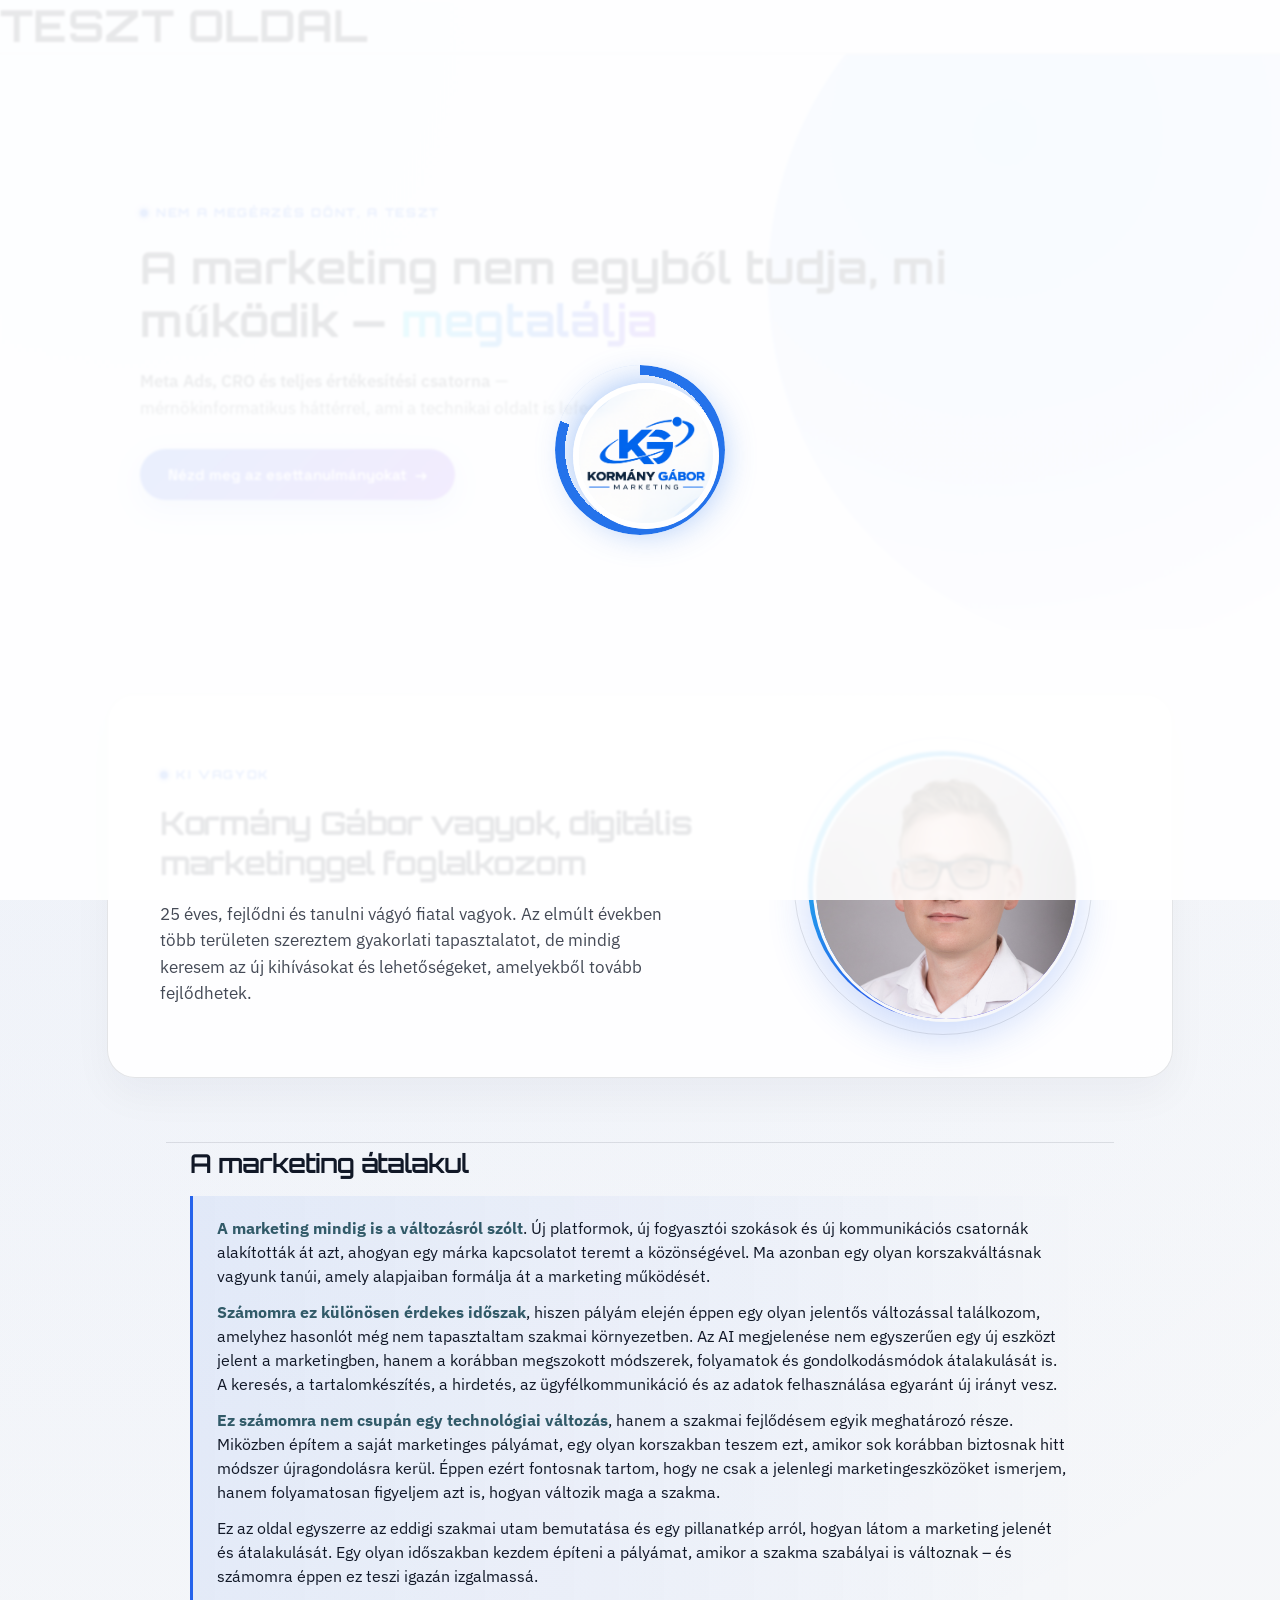
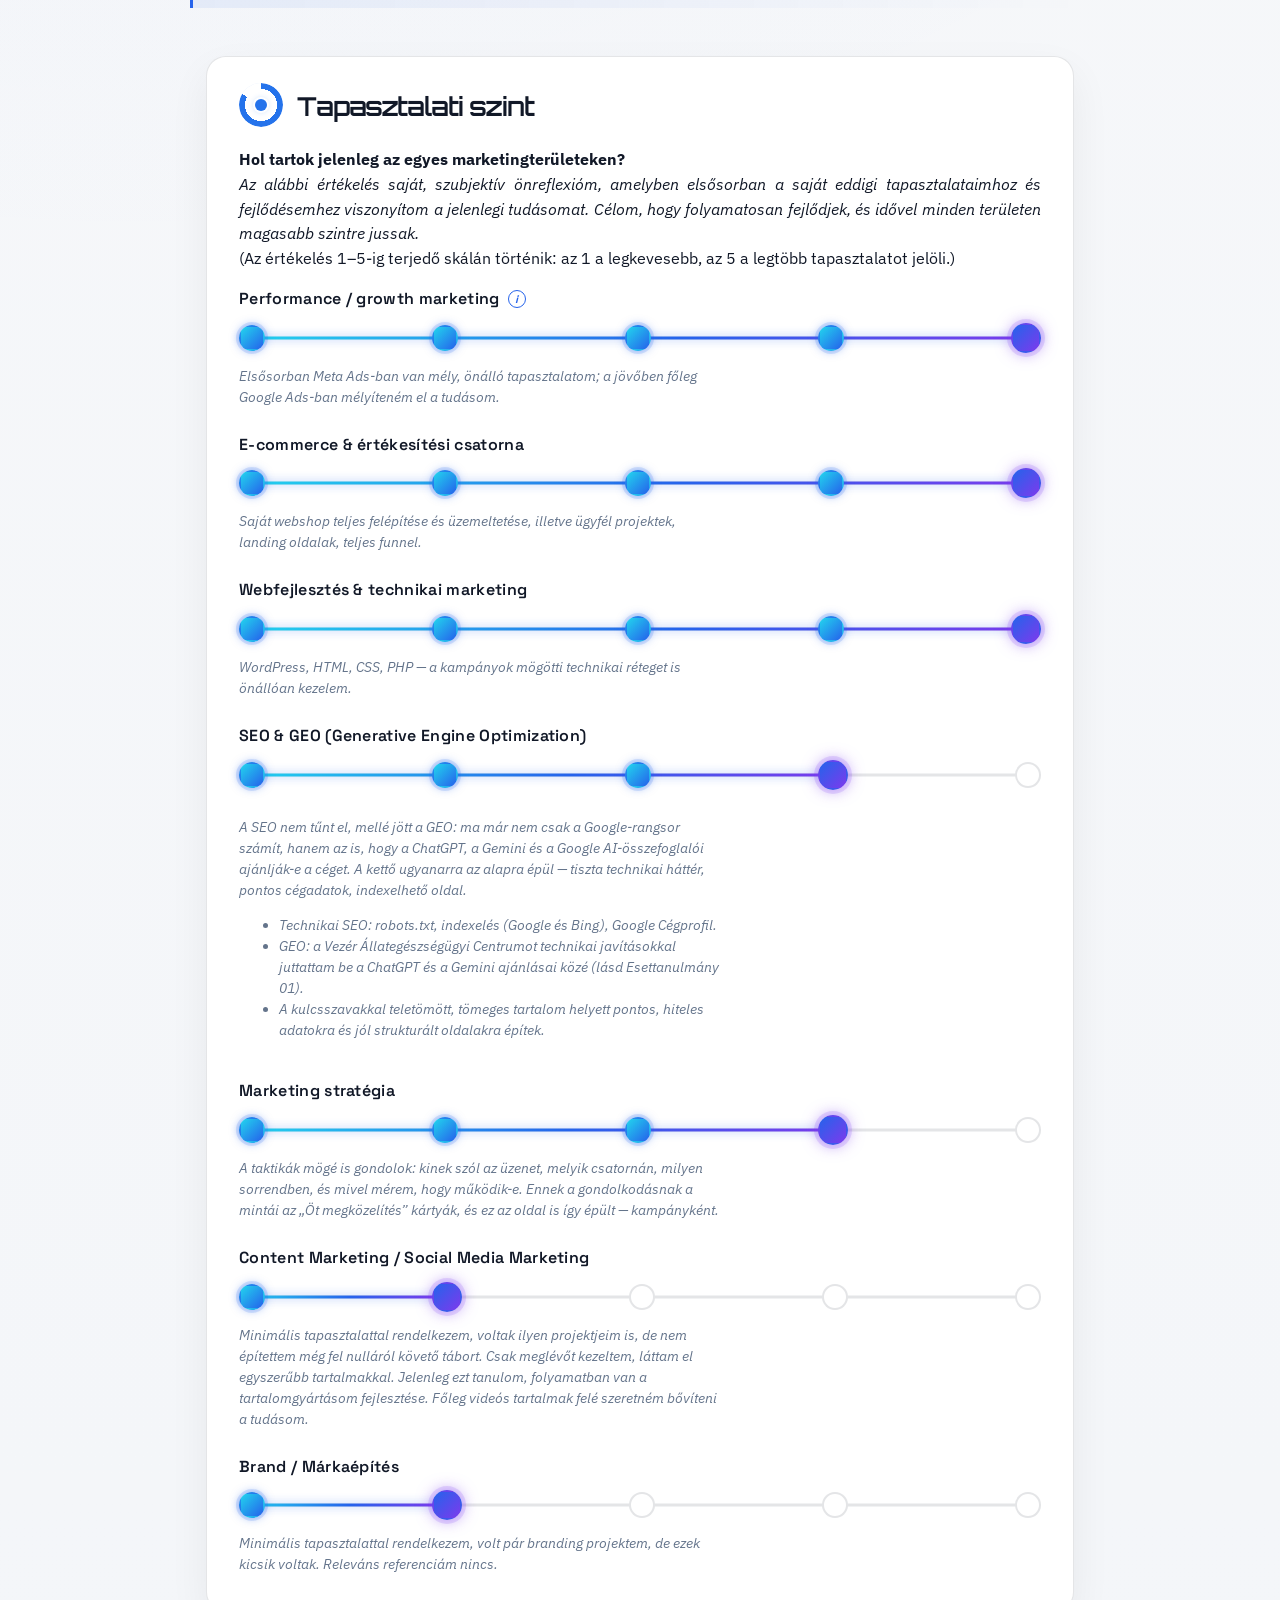
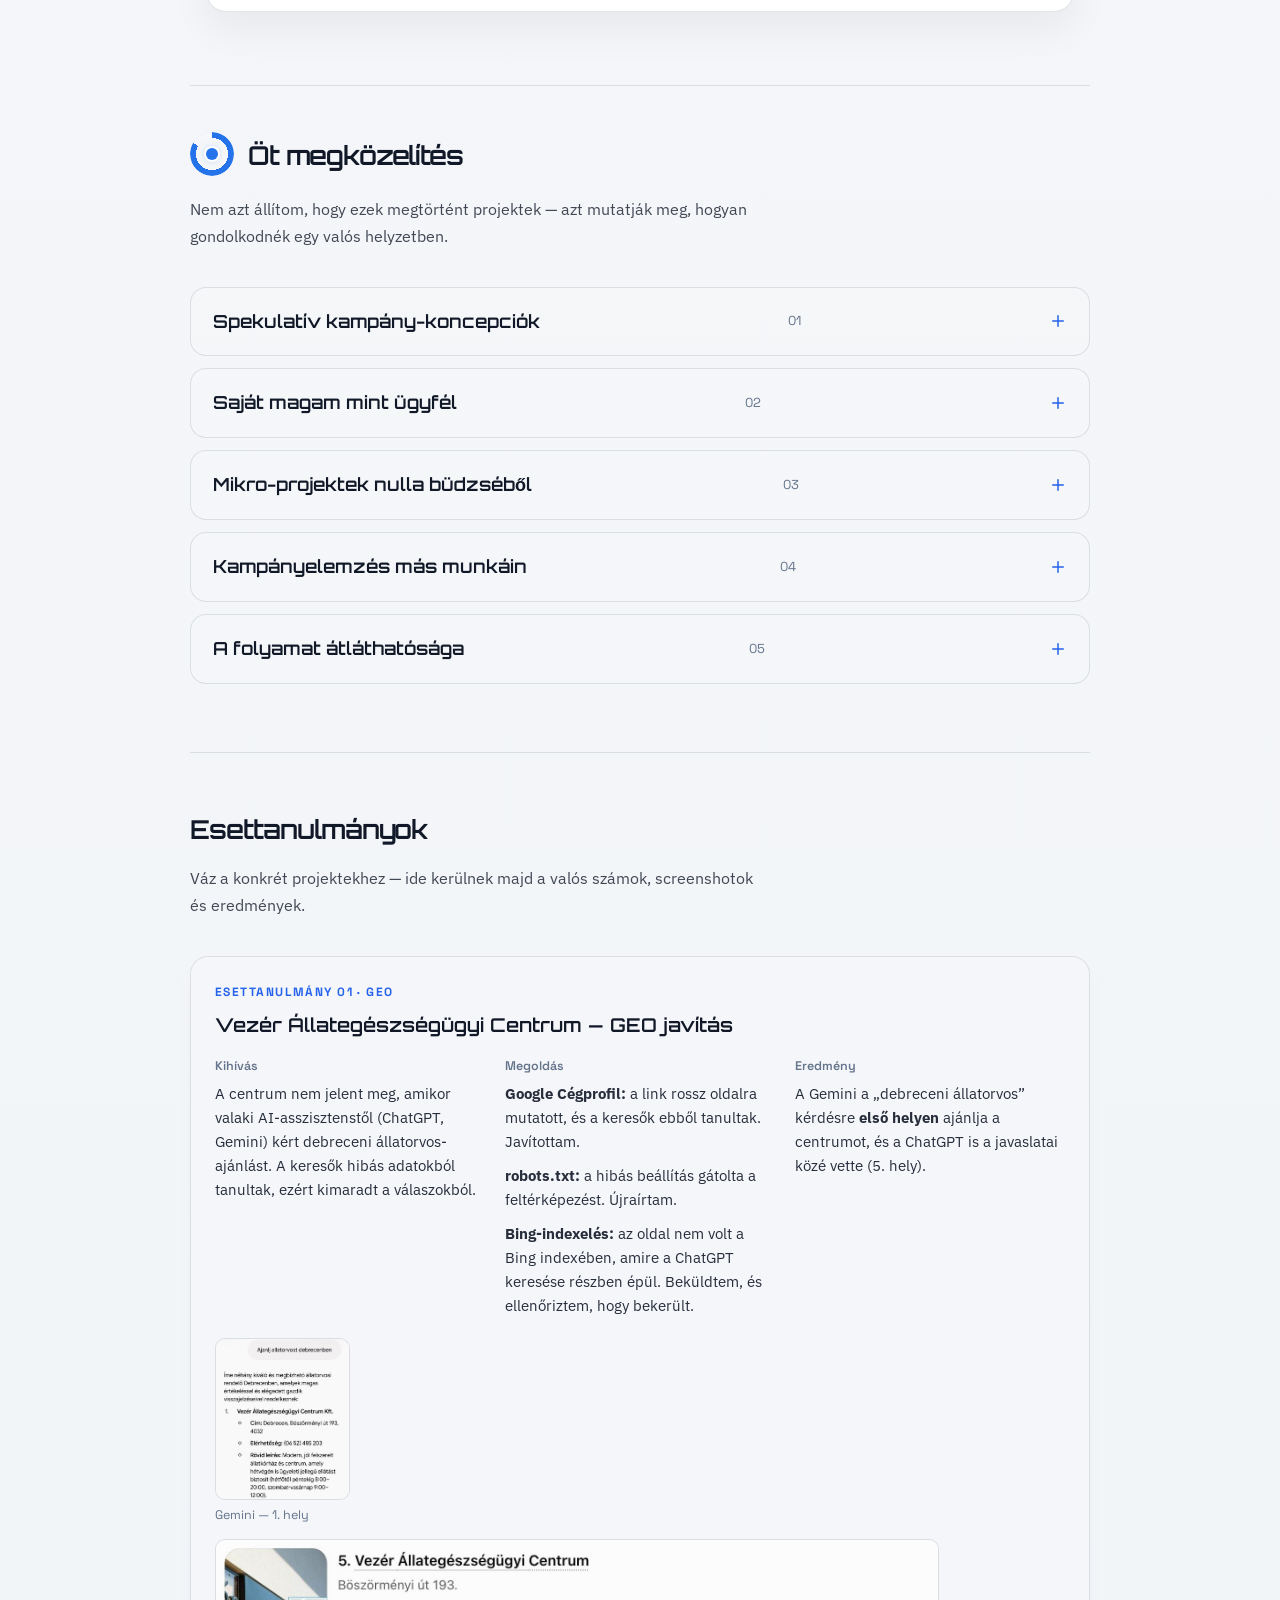
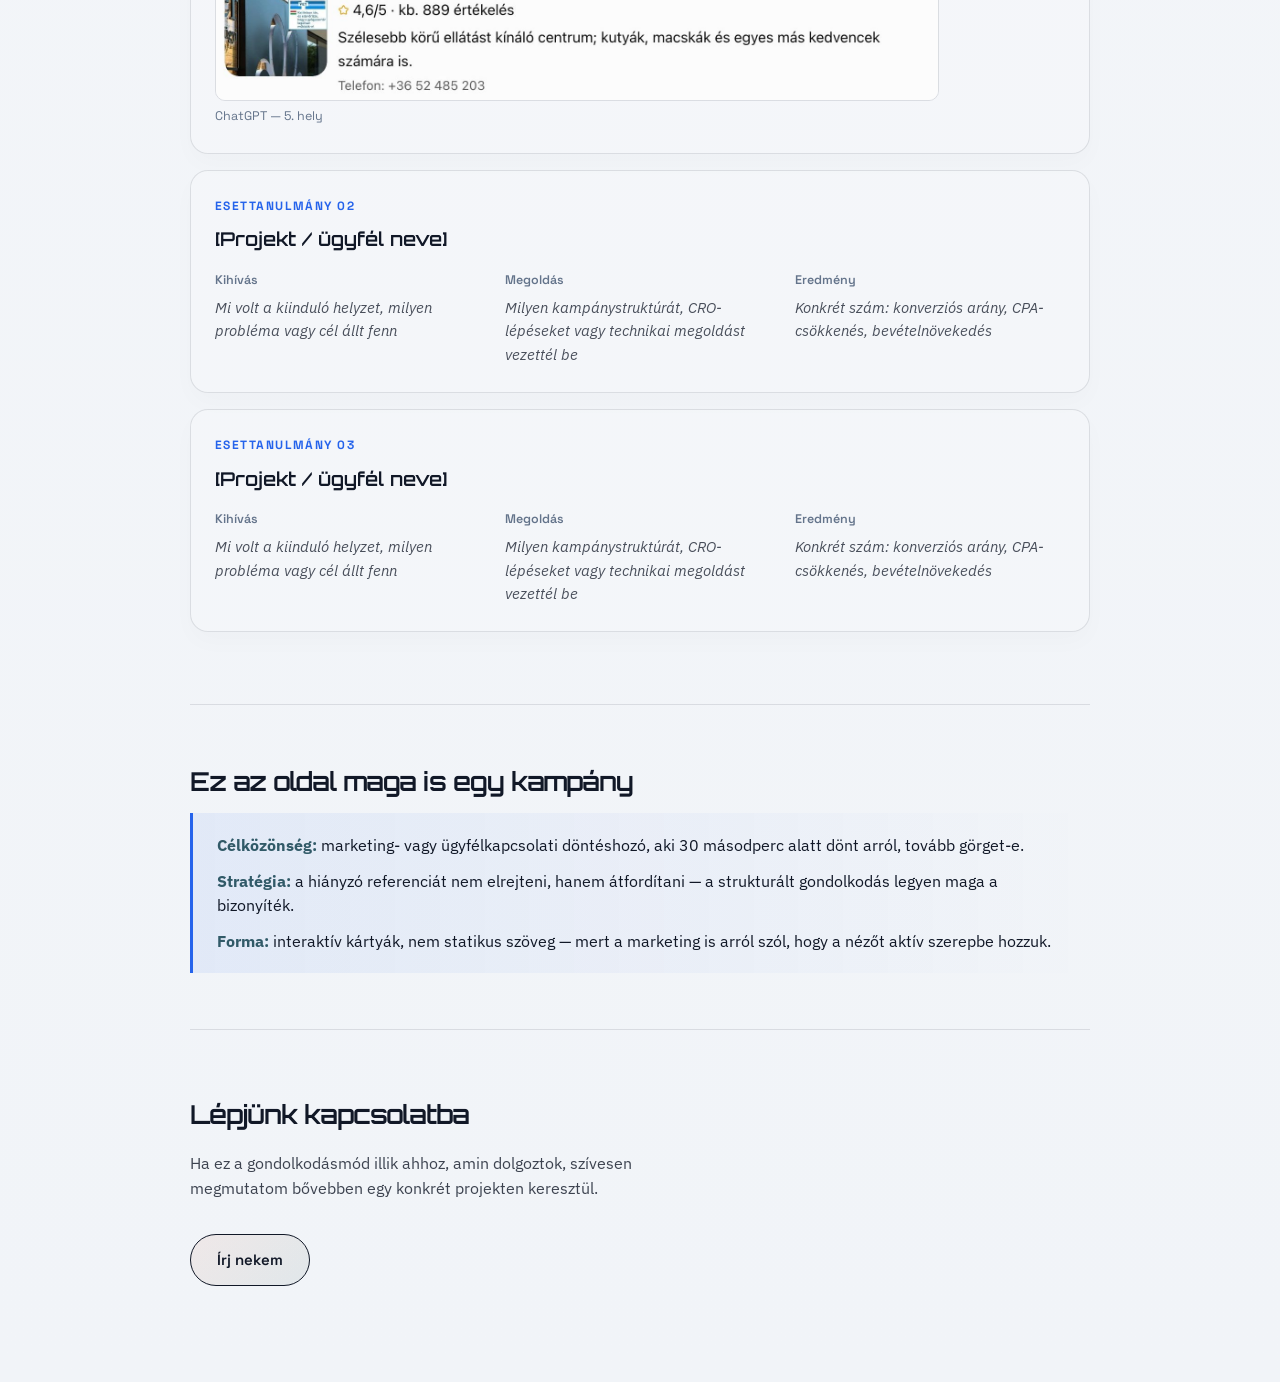
==== index.html @ 542387d7 "Esettanulmány 02 (Botműhely) visszavonva, újra placeholder Co-Authored-By: Claude Opus 5.5 <noreply@" ====
<!DOCTYPE html>
<html lang="hu">
<head>
<meta charset="UTF-8">
<meta name="viewport" content="width=device-width, initial-scale=1, viewport-fit=cover">
<title>Kormány Gábor — Digitális marketing specialista</title>
  <link rel="icon" type="image/x-icon" href="images/loader.png" sizes="any">

<link rel="preconnect" href="https://fonts.googleapis.com">
<link rel="preconnect" href="https://fonts.gstatic.com" crossorigin>
<link href="https://fonts.googleapis.com/css2?family=Orbitron:wght@500;600;700;800&family=Space+Grotesk:wght@500;600;700&family=IBM+Plex+Sans:wght@400;500&display=swap" rel="stylesheet">
<link rel="stylesheet" href="css/styles.css">
<link rel="stylesheet" href="css/loader.css">
<link rel="stylesheet" href="css/hero.css">

<script src="js/loader.js" defer></script>
<script src="js/skill.js" defer></script>
<script src="js/scrollbar.js" defer></script>

</head>
<body>
<h1> TESZT OLDAL</h1>
      <div id="premium-loader">

          <div class="loader-wrapper">

              <div class="loader-ring"></div>

              <img
                  src="images/loader.png"
                  alt="Logo"
                  class="loader-logo"
              >

              <div class="loader-text">
                  Loading
              </div>

          </div>

      </div>


      <!-- 
<button id="animationToggle" type="button" aria-pressed="false">
  Animációk kikapcsolása
</button>-->



<section class="hero-cta" id="top">
  <div class="hero-blob" aria-hidden="true"></div>
  <div class="hero-focus">
    <p class="eyebrow">
      <span class="eyebrow-dot"></span>
      Nem a megérzés dönt, a teszt
    </p>
    <h1>A marketing nem egyből tudja, mi működik — <em>megtalálja</em></h1>
    <p class="hero-subline"><strong>Meta Ads, CRO és teljes értékesítési csatorna</strong> — mérnökinformatikus háttérrel, ami a technikai oldalt is lefedi.</p>
    <div class="hero-actions">
      <a class="button" href="#esettanulmanyok">Nézd meg az esettanulmányokat <span aria-hidden="true">→</span></a>
    </div>
  </div>
</section>



<!-- 
<div class="hero-shell">
  <header class="hero">
    <div class="hero-copy">
      <div class="header-text">
        <h1 id="hero-title" class="typewriter" data-text="Szerintem a marketinges nem attól marketinges, hogy egyből tudja mi az ami működik.

Attól az, hogy képes megtalálni mi az ami működik. De ez egy folyamat. Minden tesztnél közelebb kerülünk a megoldáshoz.

Az első nagy döntés az, hogy belevágsz e a folyamatba. Majd utána nem egy nagy döntést kell meghozni, hanem sok apró kis kockázatú döntést, majd mikor megtaláltuk mi működik lehet skálázni és örülni.">Szerintem a marketinges nem attól marketinges hogy egyből tudja mi az ami működik.

Attól az, hogy képes megtalálni mi az ami működik. De ez egy folyamat. Minden tesztnél közelebb kerülünk a megoldáshoz.

Az első nagy döntés az, hogy belevágsz e a folyamatba. Majd utána nem egy nagy döntést kell meghozni, hanem sok apró kis kockázatú döntést, majd mikor megtaláltuk mi muködik lehet skálázni és örülni.</h1><br><br>
        <div class="kicker">— Kormány Gábor — Digitális marketing specialista</div>
      </div>
    </div>

    <div class="hero-visual">
      <img class="portrait" src="./portre.jpg" alt="Kormány Gábor portré">
    </div>
  </header>
</div>

-->



<section class="intro-split">
  <div class="intro-split-text">
    <p class="eyebrow">
      <span class="eyebrow-dot"></span>
      Ki vagyok
    </p>
    <h2>Kormány Gábor vagyok, digitális marketinggel foglalkozom</h2>
    <p class="hero-subline">25 éves, fejlődni és tanulni vágyó fiatal vagyok. Az elmúlt években több területen szereztem gyakorlati tapasztalatot, de mindig keresem az új kihívásokat és lehetőségeket, amelyekből tovább fejlődhetek.</p>
  </div>
  <div class="intro-split-visual">
    <div class="intro-portrait-ring">
      <img class="intro-portrait" src="images/portre.jpg" alt="Kormány Gábor portré">
    </div>
  </div>
</section>

  <section class="wrap">
    <h2>A marketing átalakul</h2>
    <div class="meta-box">
      <p><b>A marketing mindig is a változásról szólt</b>. Új platformok, új fogyasztói szokások és új kommunikációs csatornák alakították át azt, ahogyan egy márka kapcsolatot teremt a közönségével. Ma azonban egy olyan korszakváltásnak vagyunk tanúi, amely alapjaiban formálja át a marketing működését.</p>

      <p><b>Számomra ez különösen érdekes időszak</b>, hiszen pályám elején éppen egy olyan jelentős változással találkozom, amelyhez hasonlót még nem tapasztaltam szakmai környezetben. Az AI megjelenése nem egyszerűen egy új eszközt jelent a marketingben, hanem a korábban megszokott módszerek, folyamatok és gondolkodásmódok átalakulását is. A keresés, a tartalomkészítés, a hirdetés, az ügyfélkommunikáció és az adatok felhasználása egyaránt új irányt vesz.</p>

      <p><b>Ez számomra nem csupán egy technológiai változás</b>, hanem a szakmai fejlődésem egyik meghatározó része. Miközben építem a saját marketinges pályámat, egy olyan korszakban teszem ezt, amikor sok korábban biztosnak hitt módszer újragondolásra kerül. Éppen ezért fontosnak tartom, hogy ne csak a jelenlegi marketingeszközöket ismerjem, hanem folyamatosan figyeljem azt is, hogyan változik maga a szakma.</p>

      <p>Ez az oldal egyszerre az eddigi szakmai utam bemutatása és egy pillanatkép arról, hogyan látom a marketing jelenét és átalakulását. Egy olyan időszakban kezdem építeni a pályámat, amikor a szakma szabályai is változnak – és számomra éppen ez teszi igazán izgalmassá.</p>
    </div>
  </section>

<div class="wrap">





    <section class="skills-section" id="skillsSection">
  <div class="section-heading-row">
    <div class="hero-badge" aria-hidden="true">
      <span class="hero-badge-ring"></span>
      <span class="hero-badge-orb"></span>
    </div>
    <h2>Tapasztalati szint</h2>
  </div>
  <p class="justify"><b>Hol tartok jelenleg az egyes marketingterületeken?</b><br>
 <i>Az alábbi értékelés saját, szubjektív önreflexióm, amelyben elsősorban a saját eddigi tapasztalataimhoz és fejlődésemhez viszonyítom a jelenlegi tudásomat. Célom, hogy folyamatosan fejlődjek, és idővel minden területen magasabb szintre jussak.
</i>
<br>(Az értékelés 1–5-ig terjedő skálán történik: az 1 a legkevesebb, az 5 a legtöbb tapasztalatot jelöli.)</p>

<div class="skill-row" style="--level:5">
  <div class="skill-label-row">
    <div class="skill-label">Performance / growth marketing</div>
    <button class="skill-info" type="button" aria-label="Bővebben erről a területről" data-info-target="info-performance">i</button>
  </div>


  
  <div class="skill-track">
    <div class="skill-line"></div>
    <div class="skill-fill"></div>
    <div class="skill-dot" style="--i:0"></div>
    <div class="skill-dot" style="--i:1"></div>
    <div class="skill-dot" style="--i:2"></div>
    <div class="skill-dot" style="--i:3"></div>
    <div class="skill-dot" style="--i:4"></div>
  </div>
  <div class="skill-description">Elsősorban Meta Ads-ban van mély, önálló tapasztalatom; a jövőben főleg Google Ads-ban mélyíteném el a tudásom.</div>
</div>

<template id="info-performance">
  <p>A performance marketingben az adatok és a mérések segítenek megtalálni, mi működik igazán.</p>
  <p>Ez azonban nem egyetlen nagy döntés eredménye, hanem egy folyamat. Tesztelünk, mérünk, tanulunk, majd a következő teszttel egy lépéssel közelebb kerülünk a megoldáshoz.</p>
  <p>Az első nagy döntés mindössze az, hogy  <b>belevágsz-e a folyamatba</b>.</p>
  <p>Onnantól kezdve már nem egyetlen nagy, kockázatos döntést kell meghoznod, hanem sok apró, kontrollált döntést. Minden teszt új információt ad arról, mi működik — és mi nem.</p>
  <p>Aztán amikor megtaláljuk azt, ami működik, már nem keresgélni kell: skálázni lehet. És végre örülni az eredményeknek.</p>
</template>

<br>

    <div class="skill-row" style="--level:5">
      <div class="skill-label">E-commerce & értékesítési csatorna</div>
      <div class="skill-track">
        <div class="skill-line"></div>
        <div class="skill-fill"></div>
        <div class="skill-dot" style="--i:0"></div>
        <div class="skill-dot" style="--i:1"></div>
        <div class="skill-dot" style="--i:2"></div>
        <div class="skill-dot" style="--i:3"></div>
        <div class="skill-dot" style="--i:4"></div>
      </div>
      <div class="skill-description">Saját webshop teljes felépítése és üzemeltetése, illetve ügyfél projektek, landing oldalak, teljes funnel.</div>
    </div>

<br>

    <div class="skill-row" style="--level:5">
      <div class="skill-label">Webfejlesztés & technikai marketing</div>
      <div class="skill-track">
        <div class="skill-line"></div>
        <div class="skill-fill"></div>
        <div class="skill-dot" style="--i:0"></div>
        <div class="skill-dot" style="--i:1"></div>
        <div class="skill-dot" style="--i:2"></div>
        <div class="skill-dot" style="--i:3"></div>
        <div class="skill-dot" style="--i:4"></div>
      </div>
      <div class="skill-description">WordPress, HTML, CSS, PHP — a kampányok mögötti technikai réteget is önállóan kezelem.</div>
    </div>

<br>

    <div class="skill-row" style="--level:4">
      <div class="skill-label">SEO &amp; GEO (Generative Engine Optimization)</div>
      <div class="skill-track">
        <div class="skill-line"></div>
        <div class="skill-fill"></div>
        <div class="skill-dot" style="--i:0"></div>
        <div class="skill-dot" style="--i:1"></div>
        <div class="skill-dot" style="--i:2"></div>
        <div class="skill-dot" style="--i:3"></div>
        <div class="skill-dot" style="--i:4"></div>
      </div>
      <div class="skill-description">
        <p>A SEO nem tűnt el, mellé jött a GEO: ma már nem csak a Google-rangsor számít, hanem az is, hogy a ChatGPT, a Gemini és a Google AI-összefoglalói ajánlják-e a céget. A kettő ugyanarra az alapra épül — tiszta technikai háttér, pontos cégadatok, indexelhető oldal.</p>
        <ul>
          <li>Technikai SEO: robots.txt, indexelés (Google és Bing), Google Cégprofil.</li>
          <li>GEO: a Vezér Állategészségügyi Centrumot technikai javításokkal juttattam be a ChatGPT és a Gemini ajánlásai közé (lásd Esettanulmány 01).</li>
          <li>A kulcsszavakkal teletömött, tömeges tartalom helyett pontos, hiteles adatokra és jól strukturált oldalakra építek.</li>
        </ul>
      </div>
    </div>

<br>

        <div class="skill-row" style="--level:4">
      <div class="skill-label">Marketing stratégia</div>
      <div class="skill-track">
        <div class="skill-line"></div>
        <div class="skill-fill"></div>
        <div class="skill-dot" style="--i:0"></div>
        <div class="skill-dot" style="--i:1"></div>
        <div class="skill-dot" style="--i:2"></div>
        <div class="skill-dot" style="--i:3"></div>
        <div class="skill-dot" style="--i:4"></div>
      </div>
      <div class="skill-description">A taktikák mögé is gondolok: kinek szól az üzenet, melyik csatornán, milyen sorrendben, és mivel mérem, hogy működik-e. Ennek a gondolkodásnak a mintái az „Öt megközelítés” kártyák, és ez az oldal is így épült — kampányként.</div>
    </div>

<br>

    <div class="skill-row" style="--level:2">
      <div class="skill-label">Content Marketing / Social Media Marketing</div>
      <div class="skill-track">
        <div class="skill-line"></div>
        <div class="skill-fill"></div>
        <div class="skill-dot" style="--i:0"></div>
        <div class="skill-dot" style="--i:1"></div>
        <div class="skill-dot" style="--i:2"></div>
        <div class="skill-dot" style="--i:3"></div>
        <div class="skill-dot" style="--i:4"></div>
      </div>
      <div class="skill-description">Minimális tapasztalattal rendelkezem, voltak ilyen projektjeim is, de nem építettem még fel nulláról követő tábort. Csak meglévőt kezeltem, láttam el egyszerűbb tartalmakkal. Jelenleg ezt tanulom, folyamatban van a tartalomgyártásom fejlesztése. Főleg videós tartalmak felé szeretném bővíteni a tudásom.</div>
    </div>

<br>

    <div class="skill-row" style="--level:2">
      <div class="skill-label">Brand / Márkaépítés</div>
      <div class="skill-track">
        <div class="skill-line"></div>
        <div class="skill-fill"></div>
        <div class="skill-dot" style="--i:0"></div>
        <div class="skill-dot" style="--i:1"></div>
        <div class="skill-dot" style="--i:2"></div>
        <div class="skill-dot" style="--i:3"></div>
        <div class="skill-dot" style="--i:4"></div>
      </div>
      <div class="skill-description">Minimális tapasztalattal rendelkezem, volt pár branding projektem, de ezek kicsik voltak. Releváns referenciám nincs.</div>
    </div>

   
</section>


<br>
  <section>
    <div class="section-heading-row">
      <div class="hero-badge" aria-hidden="true">
        <span class="hero-badge-ring"></span>
        <span class="hero-badge-orb"></span>
      </div>
      <h2>Öt megközelítés</h2>
    </div>
    <p class="section-intro">Nem azt állítom, hogy ezek megtörtént projektek — azt mutatják meg, hogyan gondolkodnék egy valós helyzetben.</p>



    <div id="cards"></div>
  </section>

  <section>
    <h2>Esettanulmányok</h2>
    <p class="section-intro">Váz a konkrét projektekhez — ide kerülnek majd a valós számok, screenshotok és eredmények.</p>

    <div class="case-card case-card--filled">
      <div class="tag">Esettanulmány 01 · GEO</div>
      <h3>Vezér Állategészségügyi Centrum — GEO javítás</h3>
      <div class="case-grid">
        <div class="case-field"><b>Kihívás</b><p>A centrum nem jelent meg, amikor valaki AI-asszisztenstől (ChatGPT, Gemini) kért debreceni állatorvos-ajánlást. A keresők hibás adatokból tanultak, ezért kimaradt a válaszokból.</p></div>
        <div class="case-field"><b>Megoldás</b>
          <p><strong>Google Cégprofil:</strong> a link rossz oldalra mutatott, és a keresők ebből tanultak. Javítottam.</p>
          <p><strong>robots.txt:</strong> a hibás beállítás gátolta a feltérképezést. Újraírtam.</p>
          <p><strong>Bing-indexelés:</strong> az oldal nem volt a Bing indexében, amire a ChatGPT keresése részben épül. Beküldtem, és ellenőriztem, hogy bekerült.</p>
        </div>
        <div class="case-field"><b>Eredmény</b><p>A Gemini a „debreceni állatorvos” kérdésre <strong>első helyen</strong> ajánlja a centrumot, és a ChatGPT is a javaslatai közé vette (5. hely).</p></div>
      </div>
      <div class="case-shots">
        <figure><a href="images/vezer-gemini.jpg" target="_blank" rel="noopener"><img src="images/vezer-gemini.jpg" alt="Gemini válasza: első helyen a Vezér Állategészségügyi Centrum" loading="lazy"></a><figcaption>Gemini — 1. hely</figcaption></figure>
        <figure><a href="images/vezer-chatgpt.jpg" target="_blank" rel="noopener"><img src="images/vezer-chatgpt.jpg" alt="ChatGPT válasza: a Vezér Állategészségügyi Centrum az ajánlások között" loading="lazy"></a><figcaption>ChatGPT — 5. hely</figcaption></figure>
      </div>
    </div>

    <div class="case-card">
      <div class="tag">Esettanulmány 02</div>
      <h3>[Projekt / ügyfél neve]</h3>
      <div class="case-grid">
        <div class="case-field"><b>Kihívás</b><p>Mi volt a kiinduló helyzet, milyen probléma vagy cél állt fenn</p></div>
        <div class="case-field"><b>Megoldás</b><p>Milyen kampánystruktúrát, CRO-lépéseket vagy technikai megoldást vezettél be</p></div>
        <div class="case-field"><b>Eredmény</b><p>Konkrét szám: konverziós arány, CPA-csökkenés, bevételnövekedés</p></div>
      </div>
    </div>

    <div class="case-card">
      <div class="tag">Esettanulmány 03</div>
      <h3>[Projekt / ügyfél neve]</h3>
      <div class="case-grid">
        <div class="case-field"><b>Kihívás</b><p>Mi volt a kiinduló helyzet, milyen probléma vagy cél állt fenn</p></div>
        <div class="case-field"><b>Megoldás</b><p>Milyen kampánystruktúrát, CRO-lépéseket vagy technikai megoldást vezettél be</p></div>
        <div class="case-field"><b>Eredmény</b><p>Konkrét szám: konverziós arány, CPA-csökkenés, bevételnövekedés</p></div>
      </div>
    </div>
  </section>

  <section>
    <h2>Ez az oldal maga is egy kampány</h2>
    <div class="meta-box">
      <p><b>Célközönség:</b> marketing- vagy ügyfélkapcsolati döntéshozó, aki 30 másodperc alatt dönt arról, tovább görget-e.</p>
      <p><b>Stratégia:</b> a hiányzó referenciát nem elrejteni, hanem átfordítani — a strukturált gondolkodás legyen maga a bizonyíték.</p>
      <p><b>Forma:</b> interaktív kártyák, nem statikus szöveg — mert a marketing is arról szól, hogy a nézőt aktív szerepbe hozzuk.</p>
    </div>
  </section>

  <footer>
    <h2>Lépjünk kapcsolatba</h2>
    <p>Ha ez a gondolkodásmód illik ahhoz, amin dolgoztok, szívesen megmutatom bővebben egy konkrét projekten keresztül.</p>
    <a class="cta" href="mailto:korgabo1016@gmail.com">Írj nekem</a>
  </footer>
</div>

<script>
const ideas = [
  {
    title: "Spekulatív kampány-koncepciók",
    body: "2–3 valós vagy fiktív márkára kidolgozott mini-koncepció: probléma, stratégia, kreatív ötlet, várható hatás. Világosan jelölve, hogy spekulatív gondolatmenet, nem valós megbízás — így a stratégiai gondolkodás látszik, félrevezetés nélkül."
  },
  {
    title: "Saját magam mint ügyfél",
    body: "Ez az oldal maga a bizonyíték: a pozicionálás, a célközönség-választás és az üzenetstruktúra mind tudatos döntés, amit ugyanúgy meg lehet indokolni, mint egy ügyfélmunkánál."
  },
  {
    title: "Mikro-projektek nulla büdzséből",
    body: "Kis, konkrét kihívások — pl. hogyan indítanék be egy helyi vállalkozást közösségi médiában nulláról — végigvitt tervvel és mérhető eredménnyel, ügyfél nélkül is végrehajtva."
  },
  {
    title: "Kampányelemzés más munkáin",
    body: "Sikeres vagy javítható kampányok elemzése: mit csinálnék másképp, miért működik valami. Ez szakértelmet mutat anélkül, hogy sajátként kellene feltüntetni mások munkáját."
  },
  {
    title: "A folyamat átláthatósága",
    body: "Nem csak a végeredmény, hanem az odáig vezető út: célközönség-térkép, üzenetvariációk, döntési pontok. Sok döntéshozót jobban meggyőz a gondolkodás látványa, mint egy kész vizuál."
  }
];

const container = document.getElementById('cards');
ideas.forEach((idea, i) => {
  const card = document.createElement('div');
  card.className = 'card';
  card.innerHTML = `
    <div class="card-head" role="button" tabindex="0" aria-expanded="false">
      <h3>${idea.title}</h3>
      <span class="idea-num">0${i+1}</span>
      <svg class="chev" viewBox="0 0 24 24" fill="none" stroke="currentColor" stroke-width="2" stroke-linecap="round"><path d="M12 5v14M5 12h14"/></svg>
    </div>
    <div class="card-body"><div class="card-body-inner">${idea.body}</div></div>
  `;
  const head = card.querySelector('.card-head');
  head.addEventListener('click', () => toggle(card, head));
  head.addEventListener('keydown', e => {
    if(e.key === 'Enter' || e.key === ' '){ e.preventDefault(); toggle(card, head); }
  });
  container.appendChild(card);
});

function toggle(card, head){
  const wasOpen = card.classList.contains('open');
  document.querySelectorAll('.card.open').forEach(c => {
    c.classList.remove('open');
    c.querySelector('.card-head').setAttribute('aria-expanded','false');
  });
  if(!wasOpen){
    card.classList.add('open');
    head.setAttribute('aria-expanded','true');
  }
}

const heroTitle = document.getElementById('hero-title');
const fullTitle = heroTitle.dataset.text || heroTitle.textContent.trim();
const typingDelay = 10;
const animationToggle = document.getElementById('animationToggle');

let animationsEnabled = true;
let titleIndex = 0;
let typeTimer = null;

function clearTypeTimers() {
  if (typeTimer) clearTimeout(typeTimer);
  typeTimer = null;
}

function lockTitleHeight() {
  const measure = document.createElement('h1');
  const computed = window.getComputedStyle(heroTitle);

  measure.className = heroTitle.className;
  measure.textContent = fullTitle;
  measure.style.position = 'absolute';
  measure.style.visibility = 'hidden';
  measure.style.pointerEvents = 'none';
  measure.style.width = computed.width;
  measure.style.maxWidth = computed.maxWidth;
  measure.style.letterSpacing = computed.letterSpacing;
  measure.style.fontFamily = computed.fontFamily;
  measure.style.fontWeight = computed.fontWeight;
  measure.style.fontSize = computed.fontSize;
  measure.style.lineHeight = computed.lineHeight;
  measure.style.display = computed.display;

  heroTitle.parentElement.appendChild(measure);
  const fullHeight = measure.offsetHeight;
  heroTitle.style.minHeight = `${fullHeight}px`;
  heroTitle.style.height = `${fullHeight}px`;
  measure.remove();
}

function stopTypingTitle() {
  clearTypeTimers();
}

function startTypingTitle() {
  if (!animationsEnabled) return;

  lockTitleHeight();
  clearTypeTimers();
  titleIndex = 0;
  heroTitle.textContent = '';

  function typeTitle() {
    if (!animationsEnabled) return;

    if (titleIndex <= fullTitle.length) {
      heroTitle.textContent = fullTitle.slice(0, titleIndex);
      titleIndex += 1;
      typeTimer = setTimeout(typeTitle, typingDelay);
      return;
    }

    heroTitle.textContent = fullTitle;
  }

  typeTitle();
}

function setAnimationsEnabled(nextState) {
  animationsEnabled = nextState;
  document.body.classList.toggle('animations-disabled', !nextState);

  if (!nextState) {
    stopTypingTitle();
    heroTitle.textContent = fullTitle;
    animationToggle.textContent = 'Animációk bekapcsolása';
    animationToggle.setAttribute('aria-pressed', 'true');
    return;
  }

  animationToggle.textContent = 'Animációk kikapcsolása';
  animationToggle.setAttribute('aria-pressed', 'false');

  if (window.portfolioLoaderDone) {
    startTypingTitle();
  }
}

animationToggle.addEventListener('click', () => {
  setAnimationsEnabled(!animationsEnabled);
});

if (window.portfolioLoaderDone) {
  startTypingTitle();
} else {
  window.addEventListener('portfolio:loader:done', () => {
    if (animationsEnabled) {
      startTypingTitle();
    }
  }, { once: true });
}
</script>
  <script src="https://www.botmuhely.hu/widget.js" data-seged="4be10020-cd37-402e-bfdb-7804499a1a12" async></script>
</body>
</body>
</html>
---- css/styles.css ----
body{
  background:
    radial-gradient(circle at 12% 0%, rgba(37,99,235,0.06), transparent 35%),
    radial-gradient(circle at 100% 15%, rgba(124,58,237,0.05), transparent 42%),
    var(--paper);
  color:var(--ink);
  font-family:'IBM Plex Sans',sans-serif;
  line-height:1.55;
  -webkit-font-smoothing:antialiased;
}

/* =========================
   DESIGN TOKENS / VARIABLES
   ========================= */ 
  :root{
    --ink:#171A1D;
    --paper:#F5F1EA;
    --paper-strong:#EEE6D8;
    --accent:#D45A2D;
    --accent-soft:#E8A075;
    --teal:#214E48;
    --teal-soft:#DDEAE6;
    --muted:#6E655D;
    --line: rgba(23,26,29,0.12);
    --shadow: rgba(26,24,22,0.12);
    box-sizing:border-box;
    padding-top: env(safe-area-inset-top, 0px);
    padding-bottom: env(safe-area-inset-bottom, 0px);
  }
  @media (prefers-color-scheme: dark){
    :root:not([data-theme="light"]){
      --ink:#F5F1EA; --paper:#171A1D; --paper-strong:#201F1D; --teal:#B9D9D2; --teal-soft: rgba(185,217,210,0.14); --line: rgba(245,241,234,0.12); --muted:#C9C0B4; --shadow: rgba(0,0,0,0.28);
    }
  }
  :root{
  --ink:#111827;
  --paper:#F7F8FA;
  --paper-strong:#EEF1F5;

  --accent:#2563EB;
  --accent-soft:#93B4F5;

  --teal:#315A68;
  --teal-soft:#E7F0F3;

  --muted:#64748B;
  --line:rgba(17,24,39,0.11);
  --shadow:rgba(15,23,42,0.12);

  box-sizing:border-box;
  padding-top:env(safe-area-inset-top,0px);
  padding-bottom:env(safe-area-inset-bottom,0px);
}

@media (prefers-color-scheme: dark){
  :root:not([data-theme="light"]){
    --ink:#F8FAFC;
    --paper:#111827;
    --paper-strong:#1A2332;

    --accent:#60A5FA;
    --accent-soft:#93C5FD;

    --teal:#9CC4D0;
    --teal-soft:rgba(156,196,208,0.12);

    --muted:#AAB5C5;
    --line:rgba(248,250,252,0.12);
    --shadow:rgba(0,0,0,0.28);
  }
}

:root[data-theme="dark"]{
  --ink:#F8FAFC;
  --paper:#111827;
  --paper-strong:#1A2332;

  --accent:#60A5FA;
  --accent-soft:#93C5FD;

  --teal:#9CC4D0;
  --teal-soft:rgba(156,196,208,0.12);

  --muted:#AAB5C5;
  --line:rgba(248,250,252,0.12);
  --shadow:rgba(0,0,0,0.28);
}

/* Chrome, Edge, Safari */
::-webkit-scrollbar {
  width: 10px;
  height: 10px;
  background: rgba(37, 115, 235, 0.06);
}

::-webkit-scrollbar-track {
  background: rgba(37, 115, 235, 0.08);
  border-radius: 999px;
  border: 1px solid rgba(37, 115, 235, 0.06);
}

::-webkit-scrollbar-thumb {
  background: linear-gradient(180deg, #2573EB 0%, #3a7df2 100%);
  border: 2px solid rgba(255,255,255,0.9);
  border-radius: 999px;
  box-shadow: 0 0 0 1px rgba(37, 115, 235, 0.12), 0 0 10px rgba(37, 115, 235, 0.22);
  min-height: 40px;
}

::-webkit-scrollbar-thumb:hover {
  background: linear-gradient(180deg, #1c63d9 0%, #2d78f0 100%);
}

/* Firefox */
* {
  scrollbar-width: thin;
  scrollbar-color: #2573EB rgba(37, 115, 235, 0.08);
}

html {
  overflow-y: scroll;
}

html.has-custom-scrollbar {
  scrollbar-width: none;
}

html.has-custom-scrollbar::-webkit-scrollbar {
  display: none;
}

.page-scrollbar-track {
  position: fixed;
  top: 8px;
  right: 3px;
  bottom: 8px;
  z-index: 9999;
  width: 14px;
  border: 1px solid rgba(37, 115, 235, 0.12);
  border-radius: 999px;
  background: rgba(37, 115, 235, 0.08);
  cursor: pointer;
  touch-action: none;
}

.page-scrollbar-thumb {
  position: absolute;
  top: 0;
  left: 1px;
  width: 10px;
  min-height: 32px;
  border: 2px solid rgba(255, 255, 255, 0.9);
  border-radius: 999px;
  background: linear-gradient(180deg, #2573EB 0%, #3a7df2 100%);
  box-shadow: 0 0 0 1px rgba(37, 115, 235, 0.12), 0 0 10px rgba(37, 115, 235, 0.22);
  cursor: grab;
  touch-action: none;
}

.page-scrollbar-thumb:active {
  cursor: grabbing;
}

.page-scrollbar-thumb:focus-visible {
  outline: 2px solid var(--ink);
  outline-offset: 2px;
}

#animationToggle {
  position: fixed;
  right: 16px;
  bottom: 16px;
  z-index: 9999;
  border: 1px solid rgba(37, 115, 235, 0.2);
  border-radius: 999px;
  background: rgba(255, 255, 255, 0.82);
  color: #1d4ed8;
  font: 600 10px/1 'Space Grotesk', sans-serif;
  letter-spacing: 0.08em;
  text-transform: uppercase;
  padding: 9px 13px;
  box-shadow: 0 10px 22px rgba(37, 115, 235, 0.12);
  backdrop-filter: blur(8px);
  cursor: pointer;
  transition: transform 0.2s ease, box-shadow 0.2s ease, background 0.2s ease;
}

#animationToggle:hover {
  transform: translateY(-1px);
  box-shadow: 0 12px 24px rgba(37, 115, 235, 0.16);
  background: rgba(255, 255, 255, 0.96);
}

body.animations-disabled *,
body.animations-disabled *::before,
body.animations-disabled *::after {
  animation: none !important;
  animation-duration: 0.001ms !important;
  animation-iteration-count: 1 !important;
  transition-duration: 0.001ms !important;
  transition-delay: 0ms !important;
}

body.animations-disabled .card-body {
  max-height: none !important;
}

/* =========================
   BASE / PAGE LAYOUT
   ========================= */
body{
  margin:0;
  background:
    radial-gradient(
      circle at 10% 0%,
      rgba(37,99,235,0.06),
      transparent 30%
    ),
    linear-gradient(
      180deg,
      var(--paper) 0%,
      #F1F4F8 100%
    );
  color:var(--ink);
  font-family:'IBM Plex Sans',sans-serif;
  line-height:1.55;
  -webkit-font-smoothing:antialiased;
}

.wrap{
  max-width:900px;
  margin:0 auto;
  padding:0 24px;
}

/* =========================
   HERO SECTION
   ========================= */
.hero-shell{
  width:100vw;
  margin-left:calc(50% - 50vw);

  background:
    linear-gradient(
      90deg,
      rgba(247,248,250,0.98) 0%,
      rgba(247,248,250,0.96) 52%,
      rgba(238,242,247,0.96) 100%
    );

  border-bottom:1px solid var(--line);
}

/*
.hero{
  min-height:100svh;
  height:auto;

  display:grid;
  grid-template-columns:minmax(0,1.08fr) minmax(420px,0.92fr);

  align-items:stretch;

  max-width:1440px;
  margin:0 auto;

  padding:0 32px;
}
*/
.hero-copy{
  display:flex;
  align-items:center;

  padding:64px 32px 64px 0;

  min-width:0;
}

.header-text{
  max-width:620px;
  margin-left:80px;
}

.hero-visual{
  position:relative;

  display:flex;
  align-items:center;
  justify-content:center;

  min-height:100svh;
  height:100svh;

  padding:0 0 0 32px;

  overflow:hidden;
}

.portrait{
  display:block;
  width:100%;
  height:100%;
  object-fit:cover;
  object-position:top center;
  border-radius:0;
}

/* =========================
   SECTION TITLE + BADGE
   ========================= */
.section-heading-row {
  display: flex;
  align-items: center;
  gap: 14px;
  margin-bottom: 10px;
  line-height: 1;
}

.hero-badge {
  position: relative;
  width: 44px;
  height: 44px;
  display: flex;
  align-items: center;
  justify-content: center;
  flex-shrink: 0;
  transform: translateY(-1px);
  margin-top:-12px
}

.hero-badge-ring {
  position: absolute;
  inset: 0;
  border-radius: 50%;
  background: conic-gradient(
    from 0deg,
    #2573EB 0deg 300deg,
    rgba(255,255,255,0.2) 300deg 360deg
  );
  box-shadow: 0 0 12px rgba(37, 115, 235, 0.35);
  animation: spin-loader 1.2s linear infinite;
  animation-play-state: paused;
  -webkit-mask: radial-gradient(farthest-side, transparent calc(100% - 6px), #000 0);
  mask: radial-gradient(farthest-side, transparent calc(100% - 6px), #000 0);
}

.section-heading-row.in-view .hero-badge-ring {
  animation-play-state: running;
}

.hero-badge-orb {
  position: relative;
  width: 12px;
  height: 12px;
  border-radius: 50%;
  background: #2573EB;
  box-shadow:
    0 0 0 2px rgba(255,255,255,0.95),
    0 0 6px rgba(37,115,235,0.4);
}

/* =========================
   TYPOGRAPHY / HEADINGS
   ========================= */
.kicker{
    font-family:'Orbitron',sans-serif;

  color:var(--accent);

  font-size:12px;
  margin-bottom:18px;

  letter-spacing:0.14em;
  text-transform:uppercase;
}

h1{
  font-family:'Orbitron',sans-serif;
  font-weight:700;

  /*
    Kicsit kisebb, hogy kényelmesen kiférjen a négyzetes hero helyen.
  */
  font-size:clamp(24px,0.95vw,38px);

  line-height:1.15;

  margin:0 0 0px;

  letter-spacing:0.05em;

  /*
    Kicsit szélesebb blokkolás, hogy a sorhossz és a magasság komolyabban igazodjon.
  */
  display:inline-block;
  min-height:1.2em;
  white-space:pre-line;
  transition:height 0.15s ease;
}

h1.typewriter::after {
  content:"";
  display:inline-block;
  width:0.11em;
  height:0.9em;
  margin-left:0.08em;
  vertical-align:-0.08em;
  background:var(--accent);
  animation:cursor-blink 0.8s steps(1) infinite;
}

@keyframes cursor-blink {
  50% { opacity:0; }
}

.lede{
  font-size:clamp(16px,1.35vw,20px);

  max-width:39ch;

  color:var(--ink);
  opacity:0.72;

  line-height:1.6;

  margin:0;
}

  @media (max-width: 900px){
    .hero{height:auto; min-height:100vh; grid-template-columns:1fr; padding:0 24px;}
    .hero-copy{padding:64px 0 32px;}
    .header-text{margin-left:0;}
    .hero-visual{height:auto; min-height:56vh; padding:0 0 24px; border-left:none; border-top:1px solid var(--line);}
    .portrait{width:100%; height:56vh; min-height:56vh; border-radius:20px;}
    h1{max-width:100%; letter-spacing:-0.05em;}
    .lede{max-width:100%;}
  }

/* =========================
   CASE STUDIES / CARDS
   ========================= */
  .case-card{
    border:1px solid var(--line); border-radius:18px; padding:26px 24px; margin-bottom:16px;
    background:rgba(255,255,255,0.18); box-shadow:0 10px 24px rgba(23,26,29,0.02);
  }
  .case-card .tag{
    font-family:'Space Grotesk',sans-serif; font-size:12px; color:var(--accent); font-weight:700; margin-bottom:10px; letter-spacing:0.12em; text-transform:uppercase;
  }
  .case-card h3{font-family:'orbitron',sans-serif; font-size:19px; font-weight:600; margin:0 0 16px;}
  .case-grid{display:grid; grid-template-columns:1fr 1fr 1fr; gap:20px;}
  @media (max-width:640px){ .case-grid{grid-template-columns:1fr;} }
  .case-field b{
    display:block; font-family:'Space Grotesk',sans-serif; font-size:12.5px;
    color:var(--muted); margin-bottom:6px; font-weight:600;
  }
  .case-field p{margin:0; font-size:15px; opacity:0.75; font-style:italic;}
  .case-card--filled .case-field p{font-style:normal; opacity:0.9; line-height:1.6;}
  .case-card--filled .case-field p + p{margin-top:10px;}
  .case-shots{display:flex; flex-wrap:wrap; gap:14px; margin-top:20px; align-items:flex-start;}
  .case-shots figure{margin:0;}
  .case-shots a{display:block;}
  .case-shots img{display:block; max-height:160px; height:auto; width:auto; max-width:100%; border:1px solid var(--line); border-radius:10px;}
  @media (max-width:640px){ .case-shots img{max-height:130px;} }
  .case-shots figcaption{font-family:'Space Grotesk',sans-serif; font-size:12.5px; color:var(--muted); margin-top:6px;}
  section{padding:56px 0; border-top:1px solid var(--line);}
  h2{font-family:'Orbitron',sans-serif; font-weight:600; font-size:26px; margin:0 0 12px; letter-spacing:-0.04em;}
  .section-intro{max-width:58ch; opacity:0.78; margin-bottom:36px; font-size:16px; line-height:1.7;}

  .card{border:1px solid var(--line); border-radius:16px; margin-bottom:12px; overflow:hidden; background:rgba(255,255,255,0.12);}
  .card-head{
    display:flex; justify-content:space-between; align-items:center; gap:16px;
    padding:20px 22px; cursor:pointer; user-select:none;
  }
  .card-head h3{font-family:'Orbitron',sans-serif; font-size:18px; font-weight:600; margin:0;}
  .card-head .idea-num{font-size:13px; color:var(--muted); font-family:'Space Grotesk',sans-serif; flex-shrink:0;}
  .chev{width:18px; height:18px; flex-shrink:0; transition:transform .25s ease; color:var(--accent);}
  .card.open .chev{transform:rotate(45deg);}
  .card-body{
    max-height:0; overflow:hidden; transition:max-height .35s ease;
  }
  .card-body-inner{padding:0 22px 24px; font-size:15.5px; opacity:0.85; max-width:60ch;}
  .card.open .card-body{max-height:260px;}

/* =========================
   META BOX / FOOTER
   ========================= */
  .meta-box{
    border-left:3px solid var(--accent); padding:20px 24px; background: linear-gradient(90deg, rgba(37,99,235,0.08), rgba(255,255,255,0));
    font-size:15.5px; border-radius:0 18px 18px 0;
  }
  .meta-box p{margin:0 0 12px;}
  .meta-box p:last-child{margin-bottom:0;}
  .meta-box b{color:var(--teal);}

  footer{padding:64px 0 96px; border-top:1px solid var(--line);}
  footer p{max-width:50ch; opacity:0.8;}
  .cta{
    display:inline-block; margin-top:18px; padding:13px 26px;
    border:1px solid var(--ink); border-radius:999px;
    font-family:'Space Grotesk',sans-serif; font-weight:600; font-size:15px;
    color:var(--ink); text-decoration:none; background:linear-gradient(135deg, rgba(212,90,45,0.08), rgba(33,78,72,0.08));
    transition:transform .2s ease, box-shadow .2s ease;
  }
  .cta:hover{ transform:translateY(-1px); box-shadow:0 10px 22px rgba(23,26,29,0.08); }

  @media (prefers-reduced-motion: reduce){
    .chev, .card-body{transition:none;}
  }




.skills-section{
  box-sizing:border-box;
  width:calc(100% - 32px);
  margin:48px auto;
  padding:36px 32px;
  background:#fff;
  border:1px solid var(--line);
  border-radius:20px;
  box-shadow:0 16px 40px rgba(15,23,42,0.06);
}

  .skill-list{ display:flex; flex-direction:column; gap:30px; }

.skill-row{ display:flex; flex-direction:column; gap:12px; }

.skill-label{
  font-family:'Space Grotesk',sans-serif;
  font-size:16px; font-weight:600;
  letter-spacing:0.02em;
}

.skill-track{
  position:relative;
  height:28px;
  display:flex;
  align-items:center;
  justify-content:space-between;
}

.skill-line{
  position:absolute;
  left:0; right:0; top:50%;
  height:3px; transform:translateY(-50%);
  background:var(--line);
  border-radius:999px;
}

.skill-fill{
  position:absolute;
  left:0; top:50%;
  height:3px; transform:translateY(-50%);
  width:0%;
  border-radius:999px;
  background:linear-gradient(90deg, #22D3EE 0%, var(--accent) 55%, #7C3AED 100%);
  box-shadow:0 0 10px rgba(37,99,235,0.45);
  transition:width 2.4s cubic-bezier(.25,.9,.3,1);
  transition-delay:calc(var(--row-delay, 0) * 1s);
}

.skill-row:nth-child(1) .skill-fill{ --row-delay:0.05; }
.skill-row:nth-child(2) .skill-fill{ --row-delay:0.2; }
.skill-row:nth-child(3) .skill-fill{ --row-delay:0.35; }
.skill-row:nth-child(4) .skill-fill{ --row-delay:0.5; }
.skill-row:nth-child(5) .skill-fill{ --row-delay:0.65; }
.skill-row:nth-child(6) .skill-fill{ --row-delay:0.8; }

.skills-section.in-view .skill-row .skill-fill{
  width:calc((var(--level) - 1) / 4 * 100%);
}

.skill-dot{
  position:relative;
  width:22px; height:22px;
  border-radius:50%;
  background:#fff;
  border:2px solid var(--line);
  transition:all 1.7s cubic-bezier(.25,.9,.3,1);
  transition-delay:calc(var(--row-delay, 0) * 1s);
  z-index:1;
}

.skills-section.in-view .skill-row[style*="--level"] .skill-dot{
  transition-delay:calc(var(--row-delay, 0) * 1s + var(--i) * 0.14s);
}

.skills-section.in-view .skill-row .skill-dot{
  --passed: clamp(0, calc(var(--level) - 1 - var(--i)), 1);
}

/* dot fill state driven by comparing --i to --level via JS class (simpler & more reliable than pure CSS) */
.skill-dot.filled{
  border-color:transparent;
  background:linear-gradient(135deg, #22D3EE, var(--accent));
  box-shadow:0 0 0 3px rgba(37,99,235,0.15), 0 0 10px rgba(37,99,235,0.5);
}
.skill-dot.active{
  width:26px; height:26px;
  background:linear-gradient(135deg, var(--accent), #7C3AED);
  box-shadow:0 0 0 4px rgba(124,58,237,0.15), 0 0 16px rgba(124,58,237,0.6);
}

@media (prefers-reduced-motion: reduce){
  .skill-fill, .skill-dot{ transition:none; }
}

.skill-description{
  font-family:'IBM Plex Sans',sans-serif;
  font-size:14px;
  font-style:italic;
  font-weight:400;
  color:var(--muted);
  line-height:1.5;
  max-width:60ch;
  margin-top:2px;
}


.skill-label-row{
  display:flex;
  align-items:center;
  gap:8px;
}

.skill-info{
  width:18px; height:18px;
  border-radius:50%;
  border:1px solid var(--accent);
  background:transparent;
  color:var(--accent);
  font-family:'Space Grotesk',sans-serif;
  font-size:11px;
  font-style:italic;
  font-weight:700;
  line-height:1;
  display:flex;
  align-items:center;
  justify-content:center;
  cursor:pointer;
  padding:0;
  flex-shrink:0;
  transition:background .2s ease, color .2s ease, box-shadow .2s ease;
}

.skill-info:hover,
.skill-info:focus-visible{
  background:var(--accent);
  color:#fff;
  box-shadow:0 0 10px rgba(37,99,235,0.45);
}
.skill-popup-overlay{
  position:fixed; inset:0;
  background:rgba(10,14,20,0.6);
  backdrop-filter:blur(6px);
  display:none;
  align-items:center;
  justify-content:center;
  padding:24px;
  z-index:10000;
}
.skill-popup-overlay.open{ display:flex; animation:popup-fade .2s ease; }

@keyframes popup-fade{
  from{ opacity:0; }
  to{ opacity:1; }
}

.skill-popup{
  position:relative;
  background:linear-gradient(180deg, rgba(255,255,255,0.98), rgba(247,248,250,0.98));
  border:1px solid var(--line);
  border-radius:20px;
  max-width:500px;
  width:100%;
  max-height:80vh;
  overflow-y:auto;
  padding:26px 28px 28px;
  box-shadow:
    0 24px 60px rgba(15,23,42,0.35),
    0 0 0 1px rgba(37,99,235,0.08),
    0 0 40px rgba(37,99,235,0.18);
  animation:popup-in .25s cubic-bezier(.25,.9,.3,1);
}

@keyframes popup-in{
  from{ opacity:0; transform:translateY(8px) scale(.98); }
  to{ opacity:1; transform:translateY(0) scale(1); }
}

.skill-popup::before{
  content:"";
  position:absolute; inset:0;
  border-radius:20px;
  padding:1px;
  background:linear-gradient(135deg, #22D3EE, var(--accent) 45%, #7C3AED);
  -webkit-mask:linear-gradient(#000 0 0) content-box, linear-gradient(#000 0 0);
  -webkit-mask-composite:xor;
  mask-composite:exclude;
  opacity:0.5;
  pointer-events:none;
}

.skill-popup-head{
  display:flex;
  align-items:center;
  gap:10px;
  margin-bottom:18px;
}

.skill-popup-badge{
  position:relative;
  width:26px; height:26px;
  display:flex; align-items:center; justify-content:center;
  flex-shrink:0;
}
.skill-popup-ring{
  position:absolute; inset:0;
  border-radius:50%;
  background:conic-gradient(from 0deg, #2573EB 0deg 300deg, rgba(255,255,255,0.2) 300deg 360deg);
  box-shadow:0 0 10px rgba(37,115,235,0.4);
  animation:spin-loader 1.2s linear infinite;
  -webkit-mask:radial-gradient(farthest-side, transparent calc(100% - 4px), #000 0);
  mask:radial-gradient(farthest-side, transparent calc(100% - 4px), #000 0);
}
.skill-popup-orb{
  width:8px; height:8px;
  border-radius:50%;
  background:var(--accent);
  box-shadow:0 0 0 2px rgba(255,255,255,0.95), 0 0 6px rgba(37,115,235,0.4);
}

.skill-popup-kicker{
  font-family:'Orbitron',sans-serif;
  font-size:11px;
  font-weight:700;
  letter-spacing:0.16em;
  text-transform:uppercase;
  color:var(--accent);
  flex:1;
}

.skill-popup-close{
  width:26px; height:26px;
  border-radius:50%;
  border:1px solid var(--line);
  background:transparent;
  color:var(--muted);
  font-size:13px;
  cursor:pointer;
  transition:background .2s ease, color .2s ease;
}
.skill-popup-close:hover{ background:var(--line); color:var(--ink); }

.skill-popup-body{
  font-family:'IBM Plex Sans',sans-serif;
  font-size:15px;
  line-height:1.7;
  color:var(--ink);
  white-space:pre-line;
  min-height:1.4em;
}

.skill-popup-body.typewriter::after{
  content:"";
  display:inline-block;
  width:0.5em;
  height:1em;
  margin-left:2px;
  vertical-align:-0.15em;
  background:var(--accent);
  animation:cursor-blink 0.8s steps(1) infinite;
}
.skill-popup-body.typewriter.done::after{
  display:none;
}


.intro-split{
  width: min(75vw, 1200px);
  max-width: 1200px;
  margin: 64px auto 0;
  margin-bottom: 64px;
  padding: 56px 52px;
  display: grid;
  grid-template-columns: 1.6fr 1fr;
  gap: 40px;
  align-items: center;
  background: rgba(255, 255, 255, 0.9);
  border: 1px solid var(--line);
  border-radius: 28px;
  box-shadow: 0 18px 40px rgba(15, 23, 42, 0.04);
}

.intro-split-text{
  display:flex;
  flex-direction:column;
  gap:18px;
}

.intro-split-text h2{
  font-family:'Orbitron',sans-serif;
  font-weight:700;
  font-size:clamp(24px, 3vw, 32px);
  line-height:1.25;
  margin:0;
  color:var(--ink);
}

.intro-split-visual{
  display:flex;
  justify-content:center;
  min-width:0;
}

.intro-portrait-ring{
  position:relative;
  width:min(260px, 40vw);
  height:min(260px, 40vw);
  aspect-ratio:1 / 1;
  flex-shrink:0;
  border-radius:50%;
  padding:5px;
  background:linear-gradient(135deg, #22D3EE, var(--accent) 55%, #7C3AED);
  box-shadow:0 16px 40px rgba(37,99,235,0.22);
}

.intro-portrait-ring::before{
  content:"";
  position:absolute;
  inset:-14px;
  border-radius:50%;
  border:1px solid var(--line);
  pointer-events:none;
}

.intro-portrait{
  display:block;
  width:100%;
  height:100%;
  object-fit:cover;
  border-radius:50%;
  border:3px solid var(--paper);
  object-position:top center;

}

@media (max-width:760px){
  .skills-section{
    width:calc(100% - 8px);
    margin:32px auto;
    padding:28px 20px;
  }

  .intro-split{
    width: min(100%, calc(100% - 24px));
    max-width: none;
    padding: 36px 20px;
    grid-template-columns: 1fr;
    text-align: center;
    gap: 32px;
    border-radius: 22px;
  }
  .intro-split-text{ align-items:center; }
  .eyebrow{ justify-content:center; }
  .intro-portrait-ring{
    width: min(220px, 64vw);
    height: min(220px, 64vw);
  }
}

.justify {
  text-align: justify;
  text-justify: inter-word;
}
---- css/loader.css ----
#premium-loader {
    position: fixed;
    inset: 0;
    z-index: 999999;
    display: flex;
    align-items: center;
    justify-content: center;
    background: rgba(255, 255, 255, 0.9);
    backdrop-filter: blur(1px);
    opacity: 1;
    visibility: visible;
    transition: opacity 0.8s ease, visibility 0.8s ease;
}

#premium-loader.hidden {
    opacity: 0;
    visibility: hidden;
    pointer-events: none;
}

.loader-wrapper {
    position: relative;
    display: flex;
    align-items: center;
    justify-content: center;
    width: 170px;
    height: 170px;
}

.loader-ring {
    position: absolute;
    inset: 0;
    border-radius: 50%;
    background: conic-gradient(
        from 0deg,
        #2573EB 0deg 290deg,
        rgba(255,255,255,0.12) 290deg 360deg
    );
    box-shadow: 0 0 28px rgba(37,115,235,0.35);
    animation: spin-loader 1.1s linear infinite;
    -webkit-mask: radial-gradient(farthest-side, transparent calc(100% - 10px), #000 0);
    mask: radial-gradient(farthest-side, transparent calc(100% - 10px), #000 0);
}

.loader-logo {
    position: absolute;
    inset: 18px;
    width: calc(100% - 36px);
    height: calc(100% - 36px);
    border-radius: 50%;
    object-fit: cover;
    object-position: center;
    filter: drop-shadow(0 0 18px rgba(37,115,235,0.45));
    background: rgba(255,255,255,0.9);
    box-shadow: inset 0 0 0 6px rgba(255,255,255,0.98);
    padding: 6px;
}

@keyframes spin-loader {
    to { transform: rotate(360deg); }
}
---- css/hero.css ----
.hero-cta{
  position:relative;
  overflow:hidden;
  z-index:0;
    padding:150px 0 130px;

}

.hero-blob{
  position:absolute;
  top:-25%;
  right:-18%;
  width:min(58vw, 760px);
  height:min(58vw, 760px);
  border-radius:50%;
  background:radial-gradient(
    circle at 32% 30%,
    rgba(96,165,250,0.45) 0%,
    rgba(37,99,235,0.2) 45%,
    rgba(124,58,237,0.08) 70%,
    transparent 78%
  );
  z-index:1;
  pointer-events:none;
}

.hero-focus{
  position:relative;
  z-index:2;
}

.hero{
  padding:96px 0 80px;
}

.hero-focus{
  max-width:1000px;
  margin:0 auto;
  padding:0 24px;
  display:flex;
  flex-direction:column;
  gap:20px;
}

.hero-copy{
  display:flex;
  flex-direction:column;
  gap:20px;
}

.eyebrow{
  display:inline-flex;
  align-items:center;
  gap:8px;
  font-family:'Orbitron',sans-serif;
  font-size:12px;
  font-weight:700;
  letter-spacing:0.14em;
  text-transform:uppercase;
  color:var(--accent);
  margin:0;
}

.eyebrow-dot{
  width:8px; height:8px;
  border-radius:50%;
  background:var(--accent);
  box-shadow:0 0 0 3px rgba(37,99,235,0.15), 0 0 8px rgba(37,99,235,0.5);
  flex-shrink:0;
}

h1{
  font-family:'Orbitron',sans-serif;
  font-weight:700;
  font-size:clamp(28px, 4.2vw, 44px);
  line-height:1.2;
  letter-spacing:0.01em;
  margin:0;
  color:var(--ink);
}

h1 em{
  font-style:normal;
  background:linear-gradient(90deg, #22D3EE 0%, var(--accent) 60%, #7C3AED 100%);
  -webkit-background-clip:text;
  background-clip:text;
  color:transparent;
}

.hero-subline{
  font-family:'IBM Plex Sans',sans-serif;
  font-size:clamp(15px, 1.3vw, 17px);
  line-height:1.6;
  color:var(--ink);
  opacity:0.78;
  margin:0;
  max-width:52ch;
}

.hero-subline strong{
  color:var(--ink);
  opacity:1;
  font-weight:600;
}

.hero-actions{
  margin-top:8px;
}

.button{
  display:inline-flex;
  align-items:center;
  gap:8px;
  padding:14px 28px;
  border-radius:999px;
  background:linear-gradient(135deg, var(--accent), #7C3AED);
  color:#fff;
  font-family:'Space Grotesk',sans-serif;
  font-weight:600;
  font-size:15px;
  text-decoration:none;
  box-shadow:0 10px 24px rgba(37,99,235,0.3);
  transition:transform .2s ease, box-shadow .2s ease;
}

.button:hover{
  transform:translateY(-2px);
  box-shadow:0 14px 30px rgba(37,99,235,0.4);
}

.button span{
  transition:transform .2s ease;
}
.button:hover span{
  transform:translateX(3px);
}
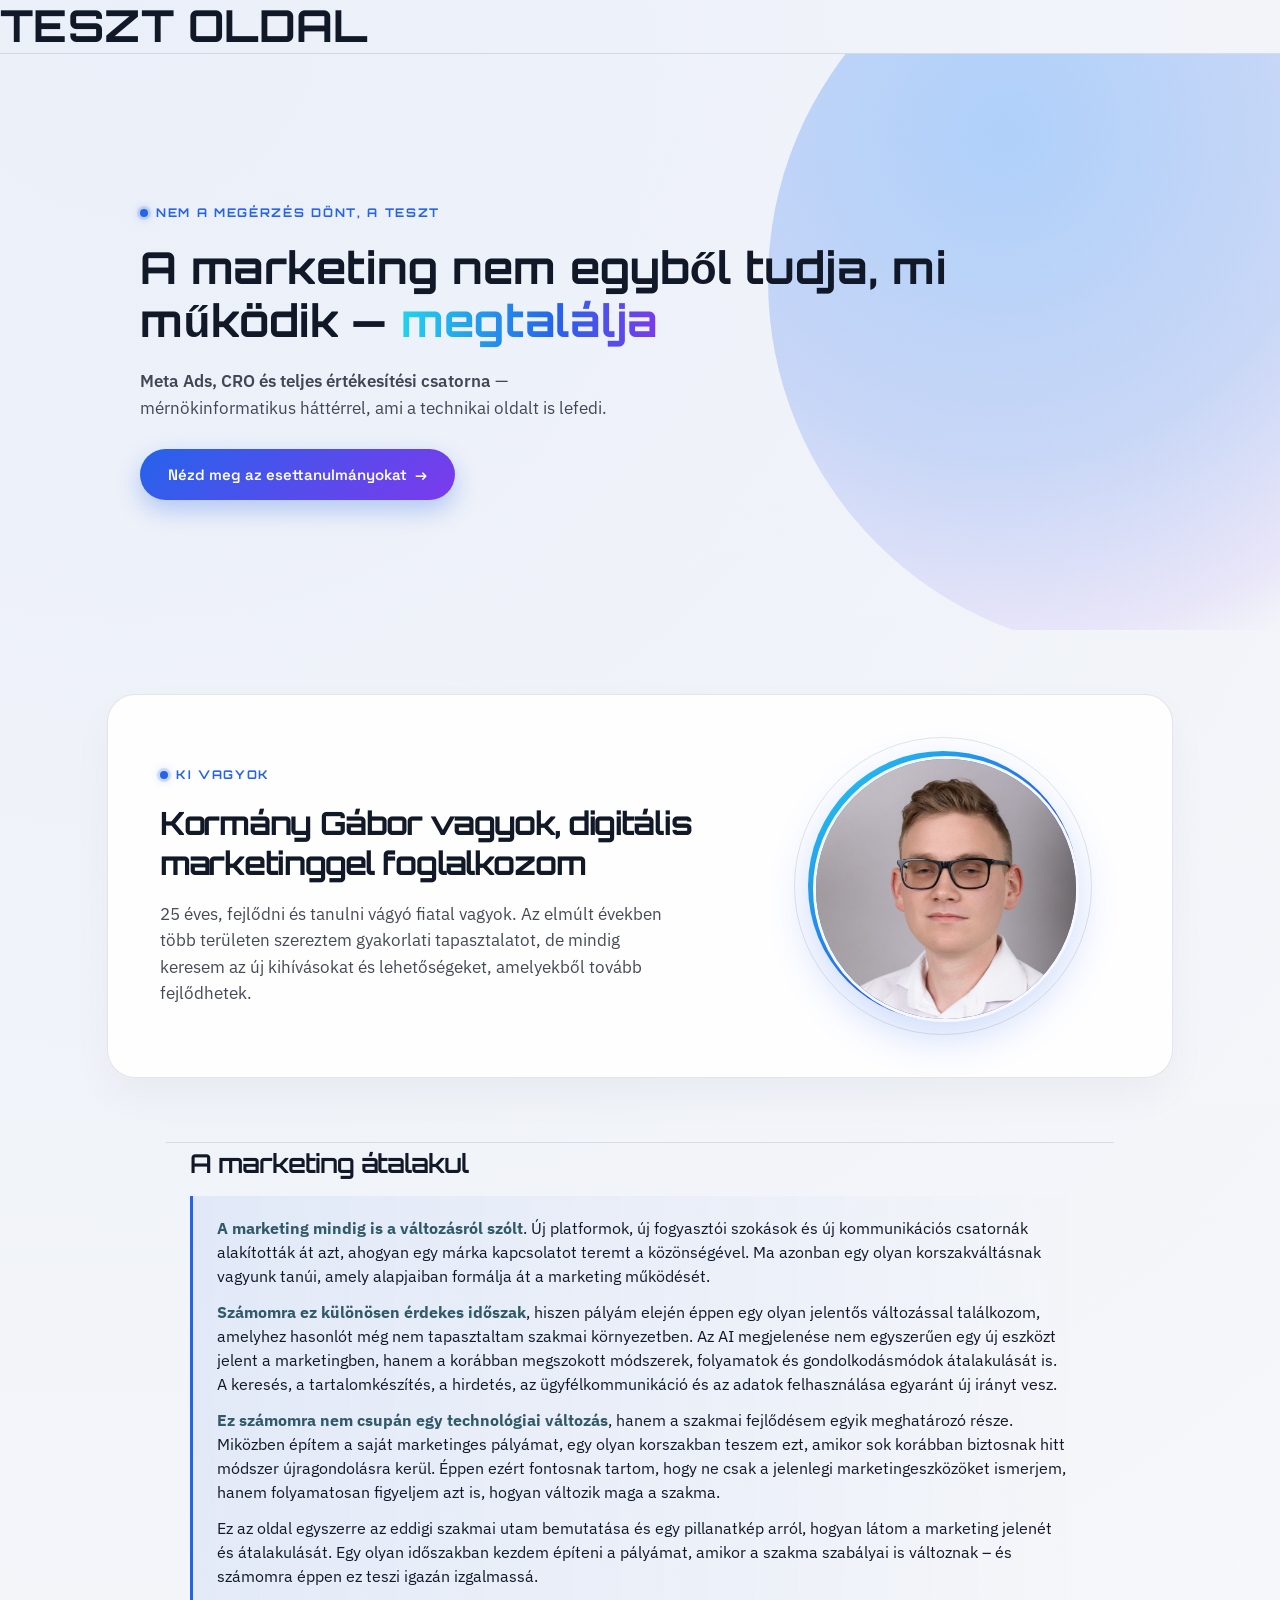
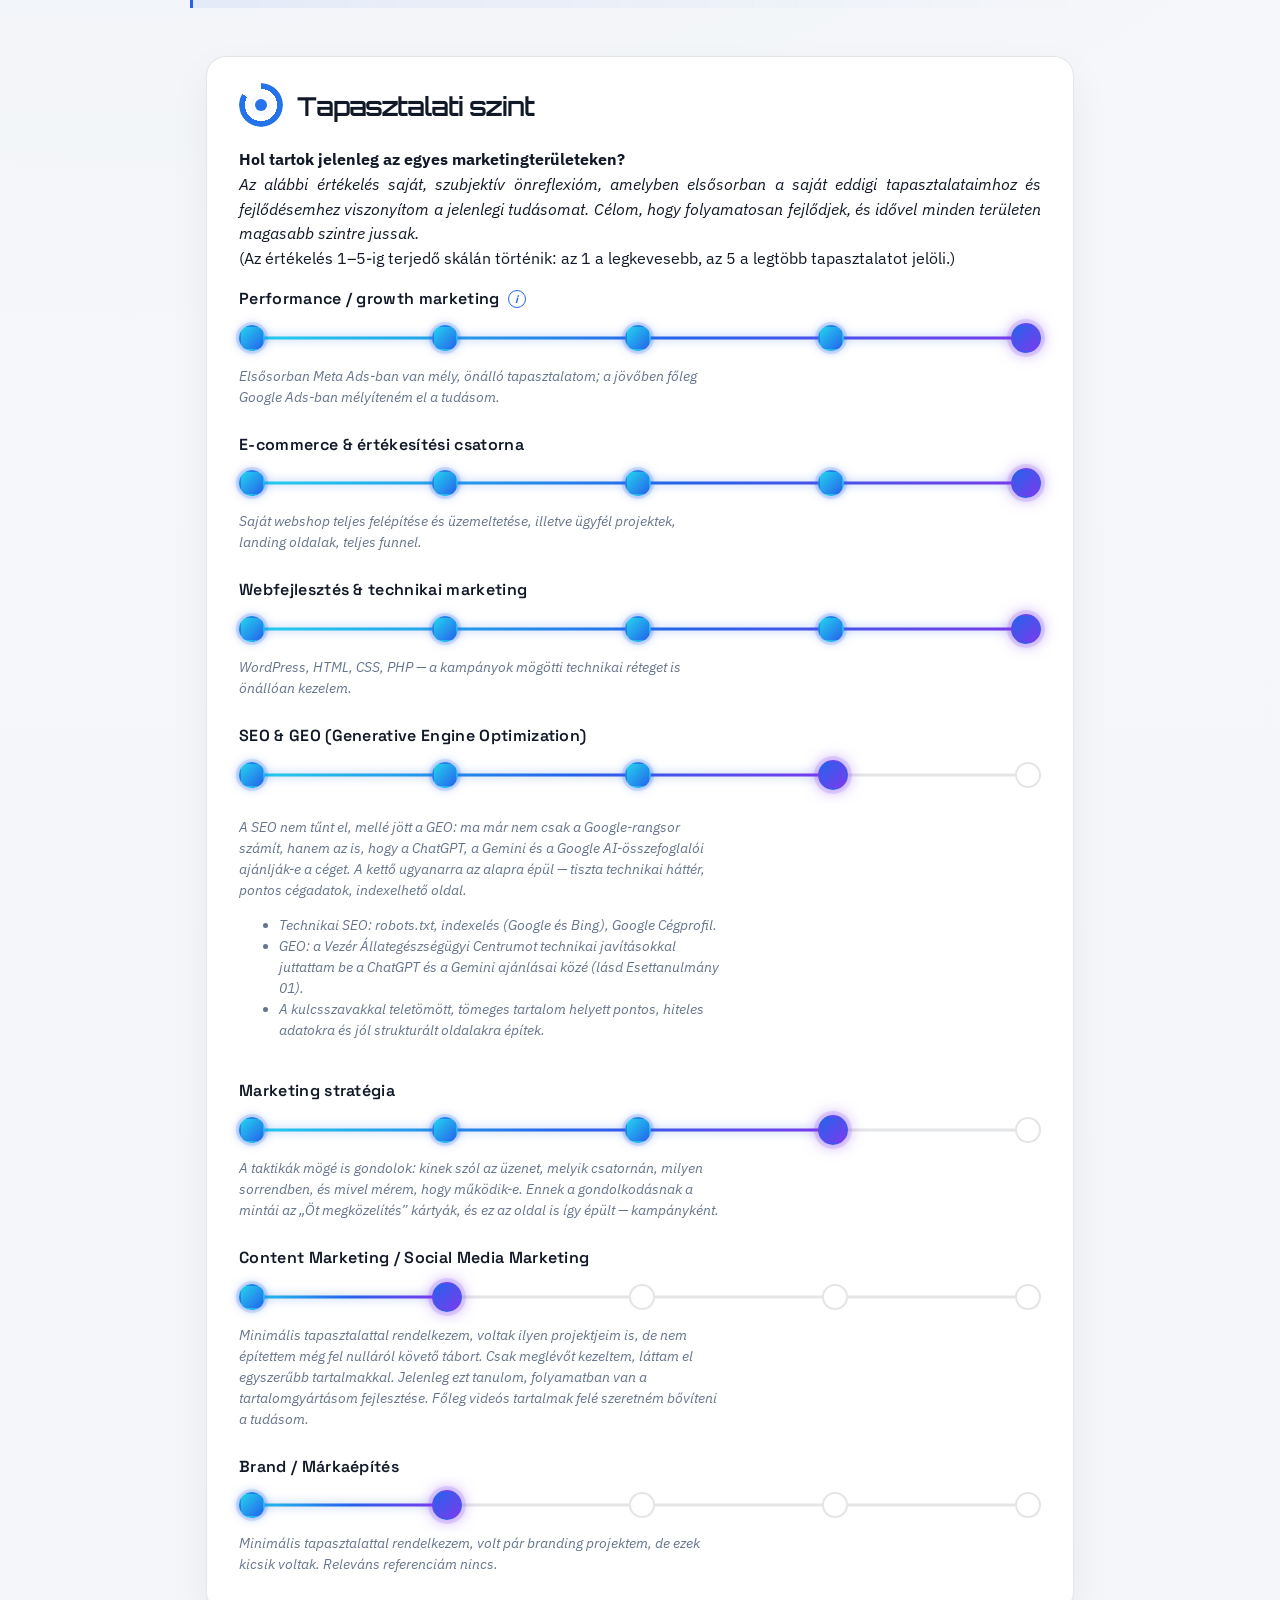
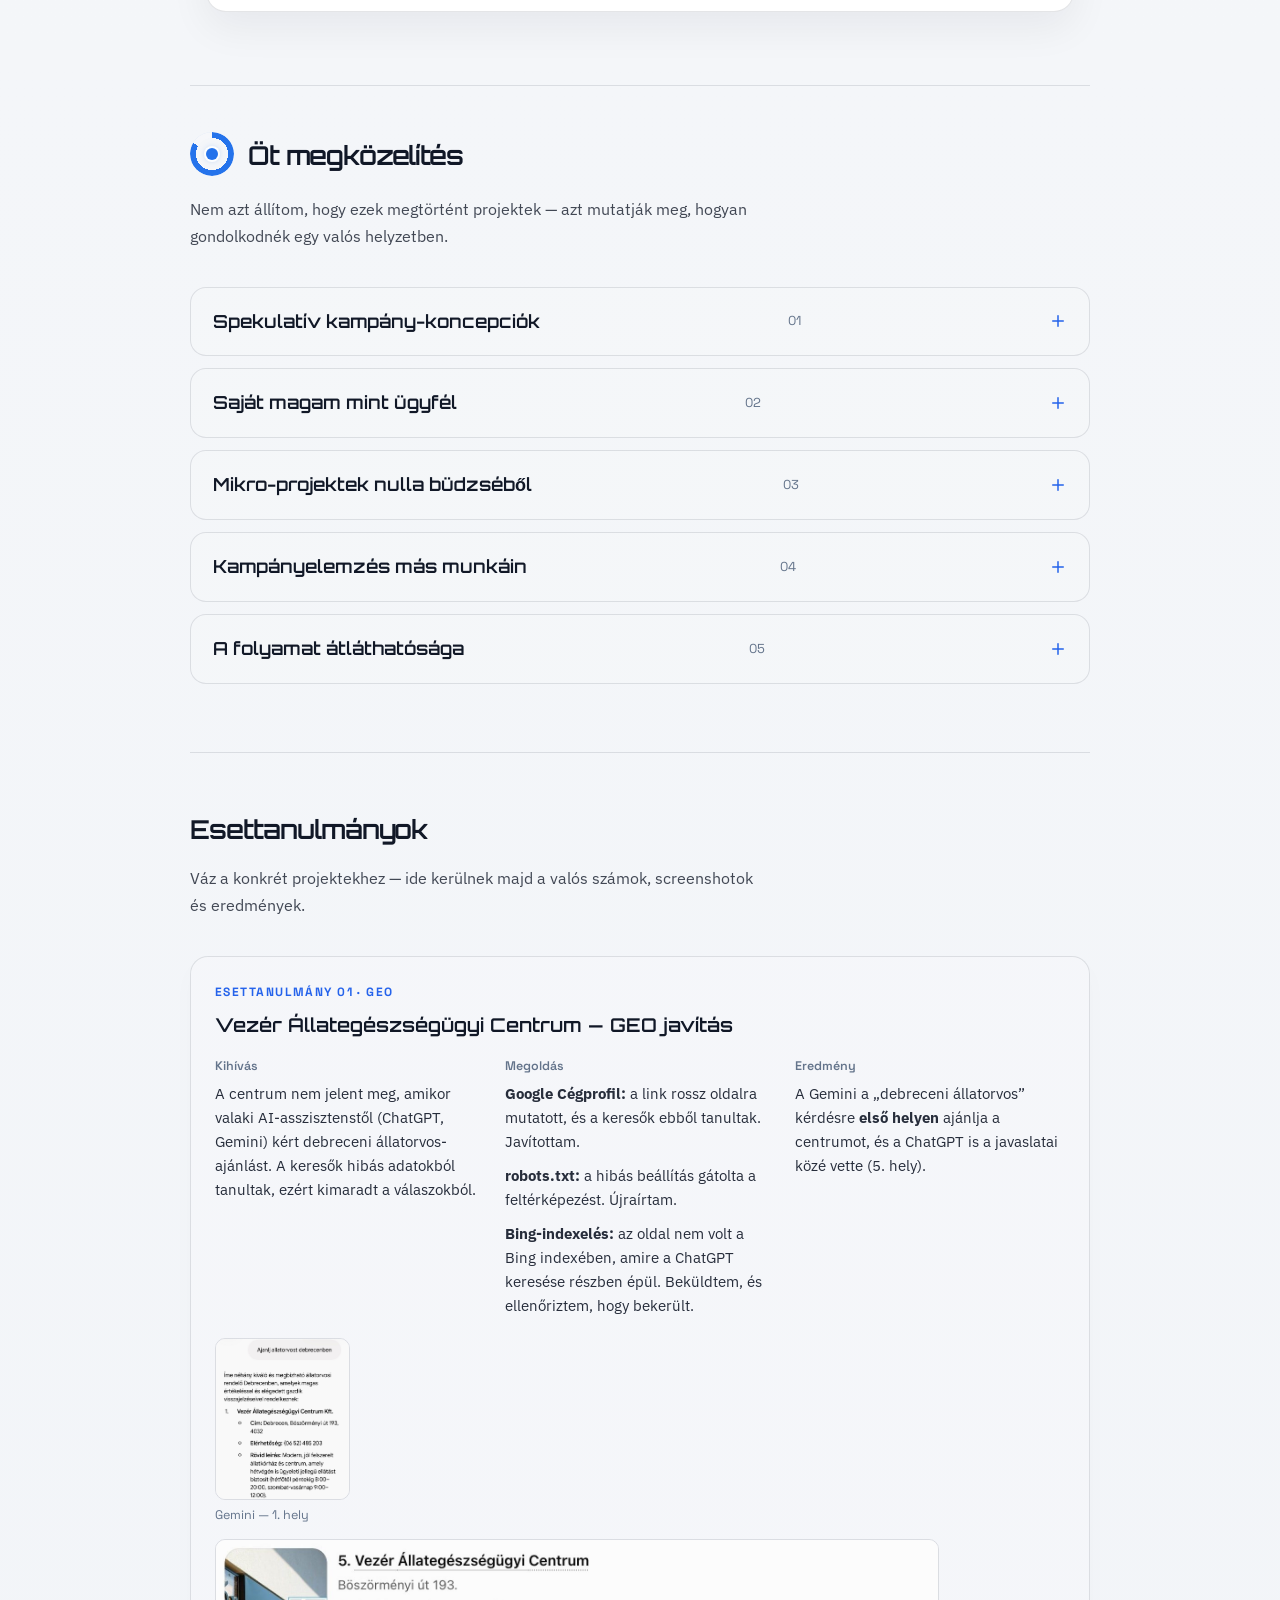
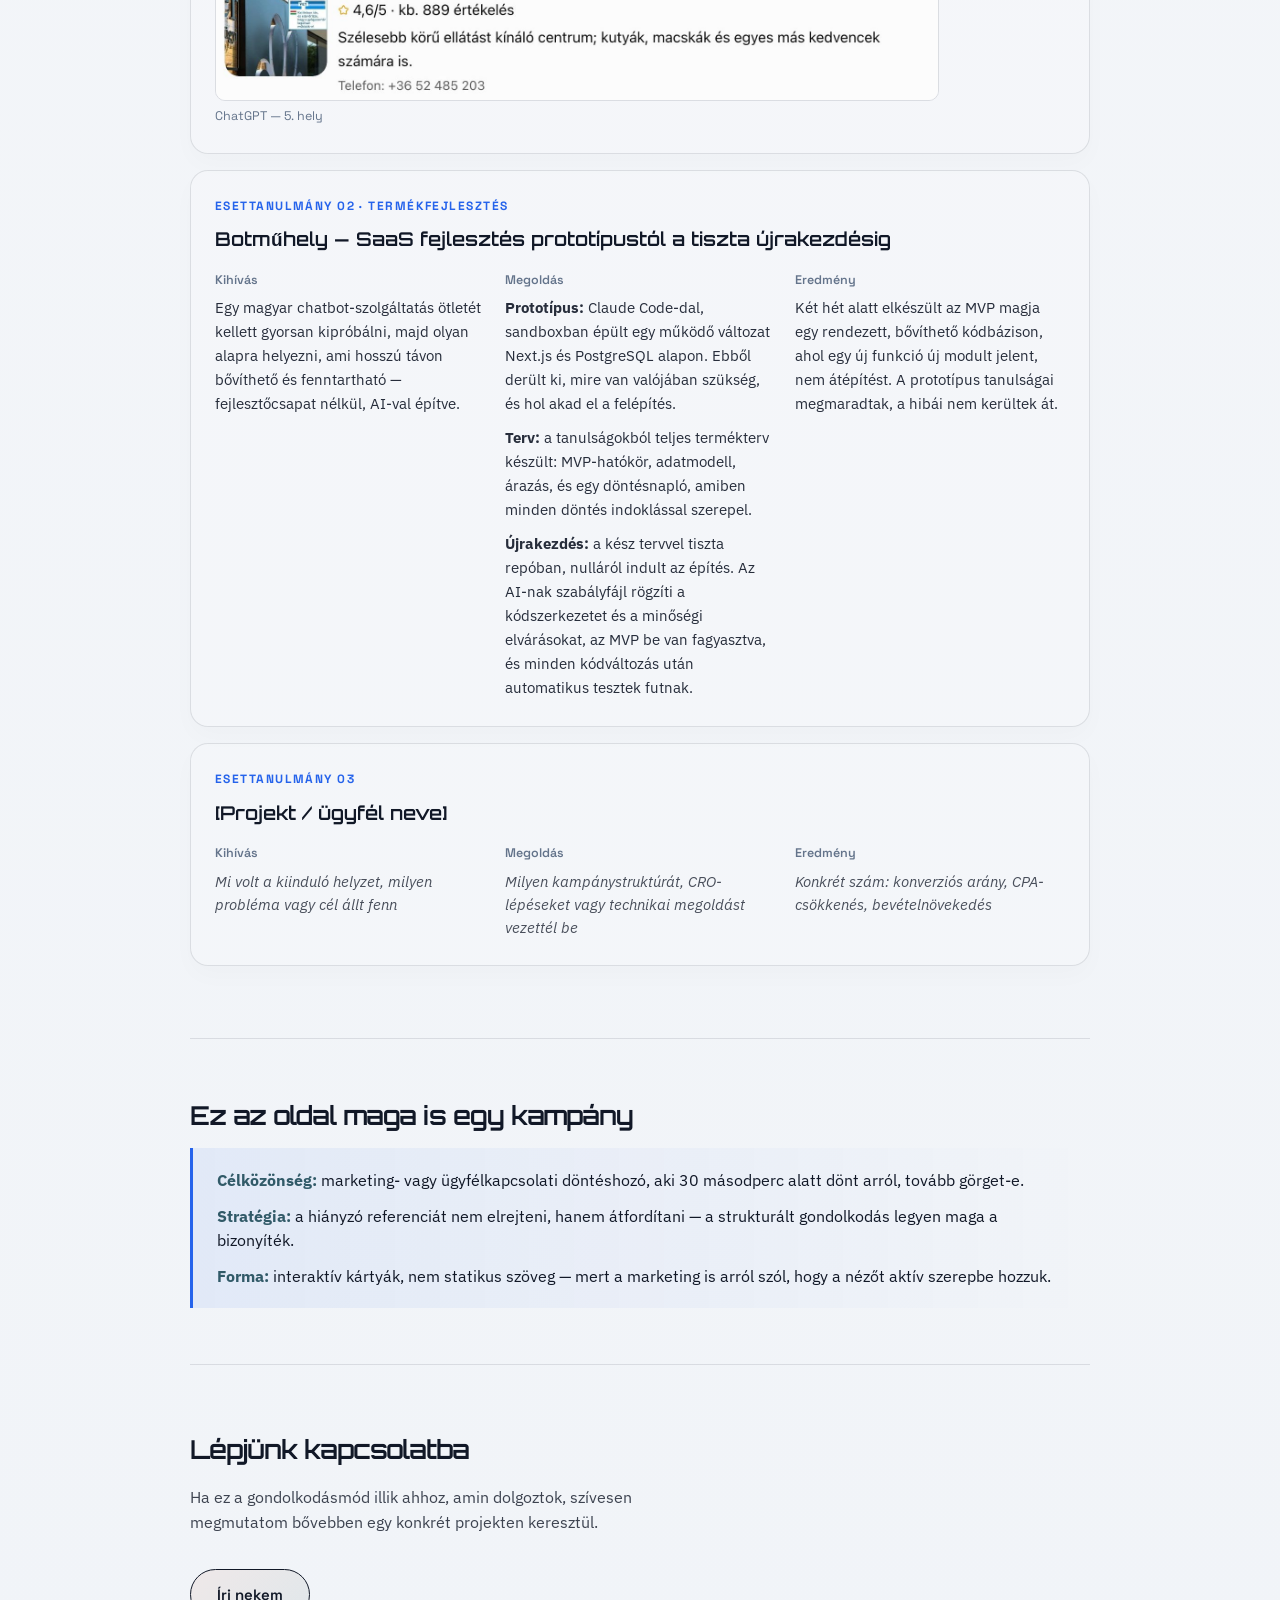
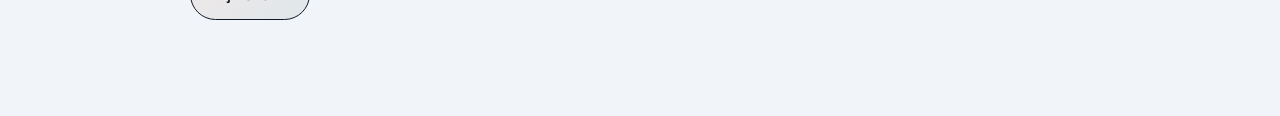
==== commit 441f311f: "Esettanulmány 02: Botműhely termékfejlesztés (prototípus → újrakezdés) Co-Authored-By: Claude Opus 5" ====
--- a/index.html
+++ b/index.html
@@ -314,13 +314,17 @@
       </div>
     </div>
 
-    <div class="case-card">
-      <div class="tag">Esettanulmány 02</div>
-      <h3>[Projekt / ügyfél neve]</h3>
+    <div class="case-card case-card--filled">
+      <div class="tag">Esettanulmány 02 · Termékfejlesztés</div>
+      <h3>Botműhely — SaaS fejlesztés prototípustól a tiszta újrakezdésig</h3>
       <div class="case-grid">
-        <div class="case-field"><b>Kihívás</b><p>Mi volt a kiinduló helyzet, milyen probléma vagy cél állt fenn</p></div>
-        <div class="case-field"><b>Megoldás</b><p>Milyen kampánystruktúrát, CRO-lépéseket vagy technikai megoldást vezettél be</p></div>
-        <div class="case-field"><b>Eredmény</b><p>Konkrét szám: konverziós arány, CPA-csökkenés, bevételnövekedés</p></div>
+        <div class="case-field"><b>Kihívás</b><p>Egy magyar chatbot-szolgáltatás ötletét kellett gyorsan kipróbálni, majd olyan alapra helyezni, ami hosszú távon bővíthető és fenntartható — fejlesztőcsapat nélkül, AI-val építve.</p></div>
+        <div class="case-field"><b>Megoldás</b>
+          <p><strong>Prototípus:</strong> Claude Code-dal, sandboxban épült egy működő változat Next.js és PostgreSQL alapon. Ebből derült ki, mire van valójában szükség, és hol akad el a felépítés.</p>
+          <p><strong>Terv:</strong> a tanulságokból teljes termékterv készült: MVP-hatókör, adatmodell, árazás, és egy döntésnapló, amiben minden döntés indoklással szerepel.</p>
+          <p><strong>Újrakezdés:</strong> a kész tervvel tiszta repóban, nulláról indult az építés. Az AI-nak szabályfájl rögzíti a kódszerkezetet és a minőségi elvárásokat, az MVP be van fagyasztva, és minden kódváltozás után automatikus tesztek futnak.</p>
+        </div>
+        <div class="case-field"><b>Eredmény</b><p>Két hét alatt elkészült az MVP magja egy rendezett, bővíthető kódbázison, ahol egy új funkció új modult jelent, nem átépítést. A prototípus tanulságai megmaradtak, a hibái nem kerültek át.</p></div>
       </div>
     </div>
 
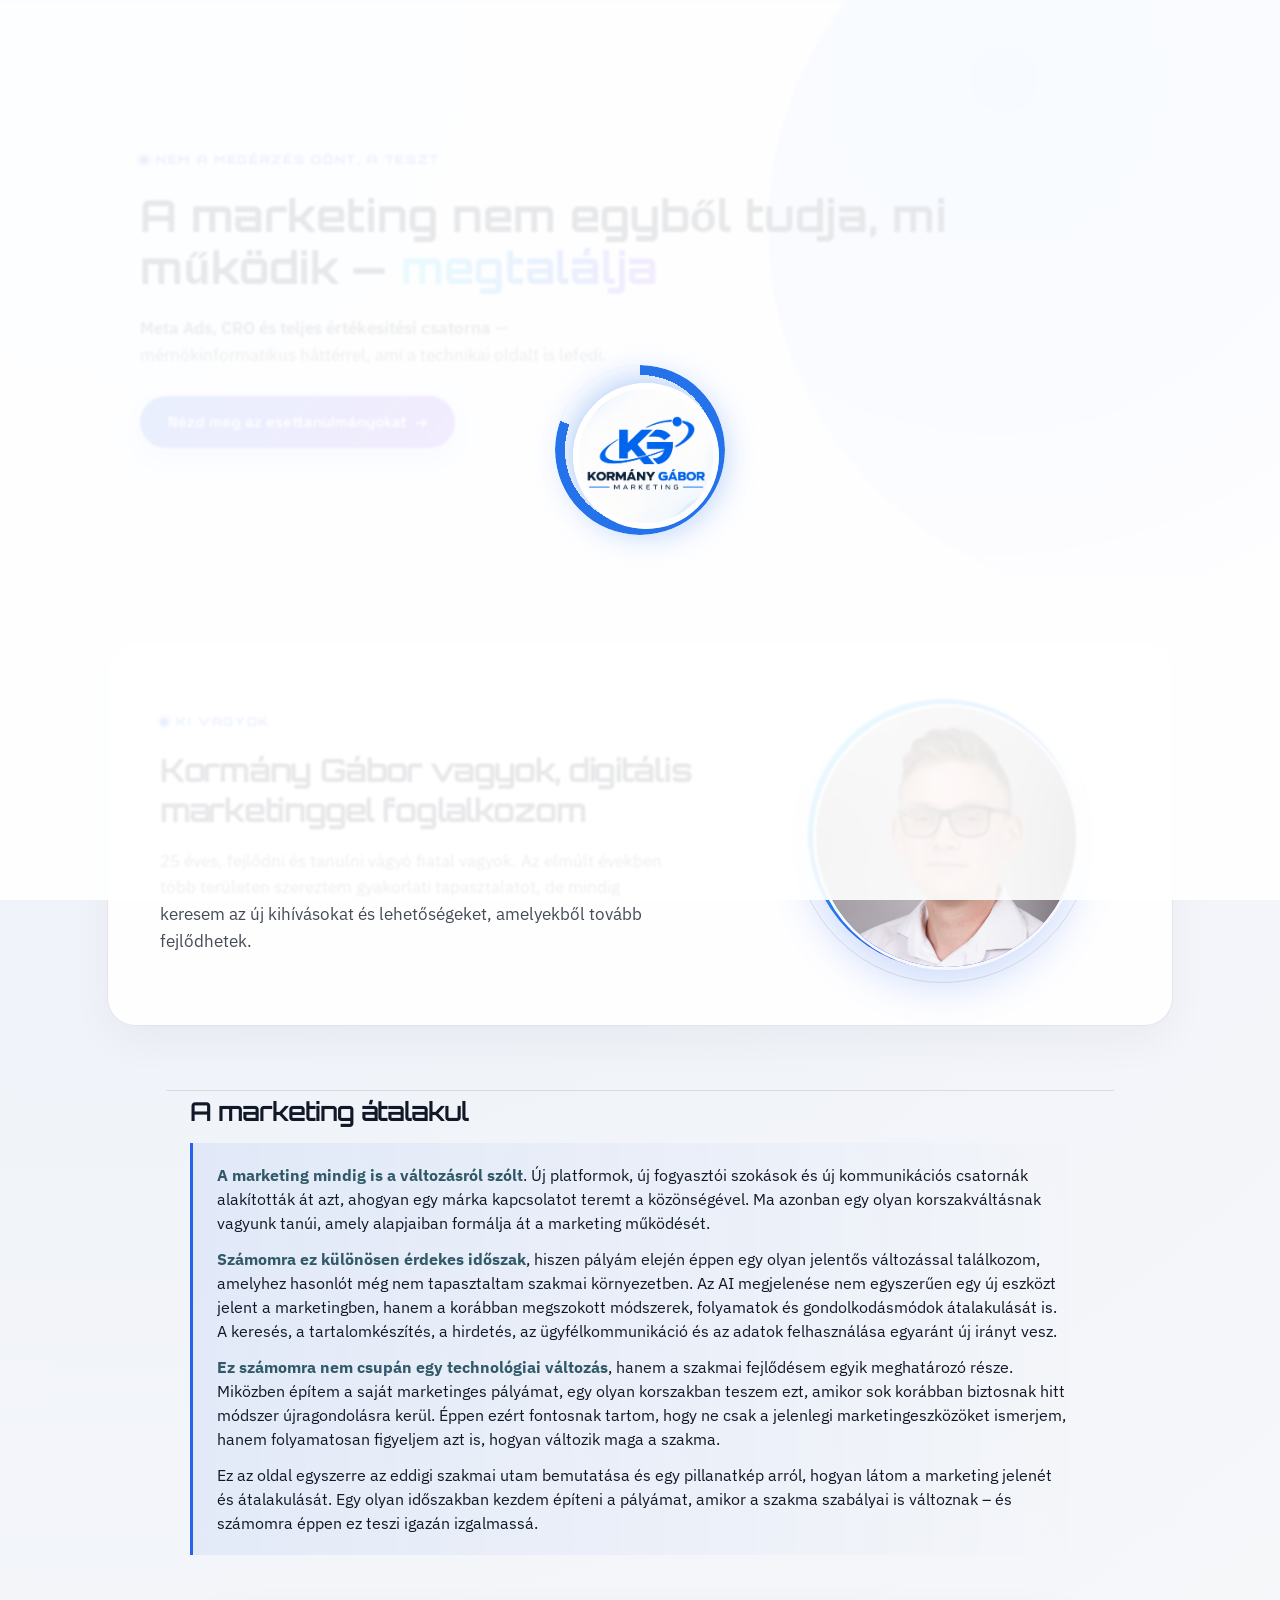
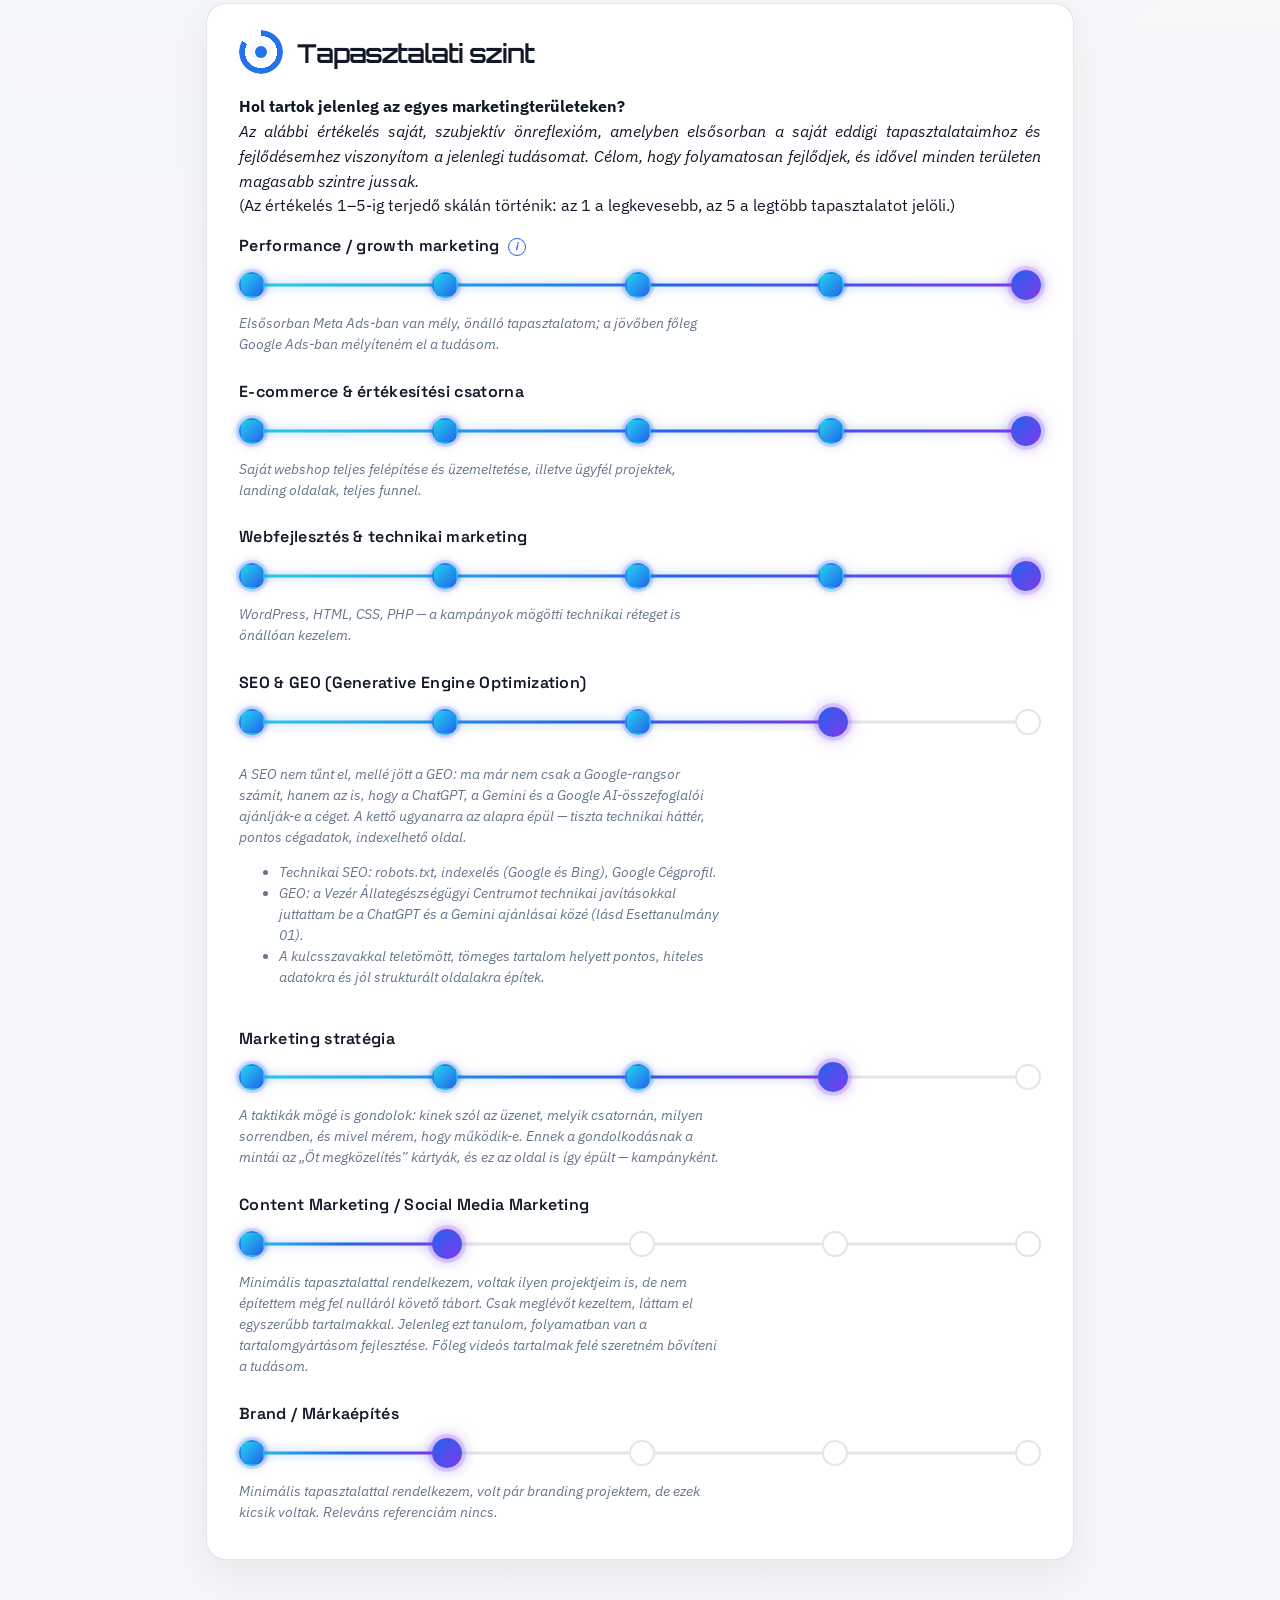
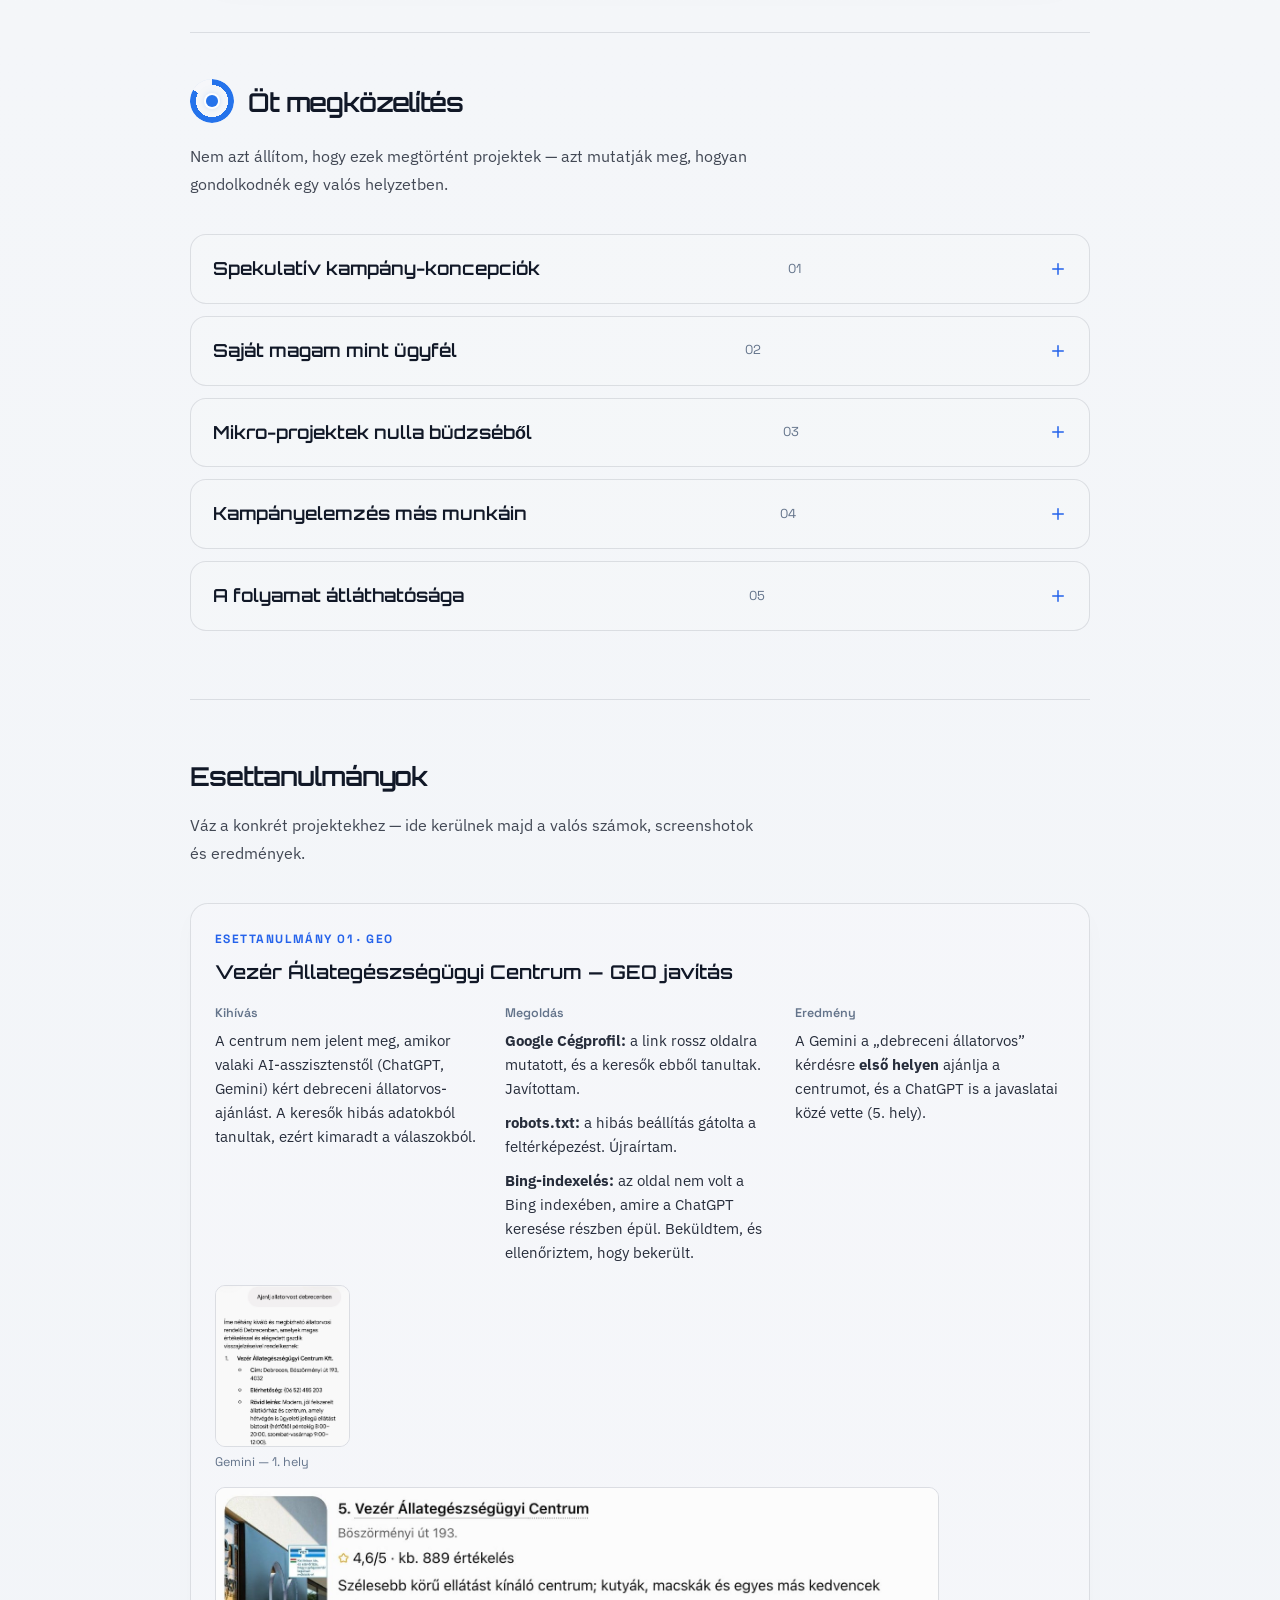
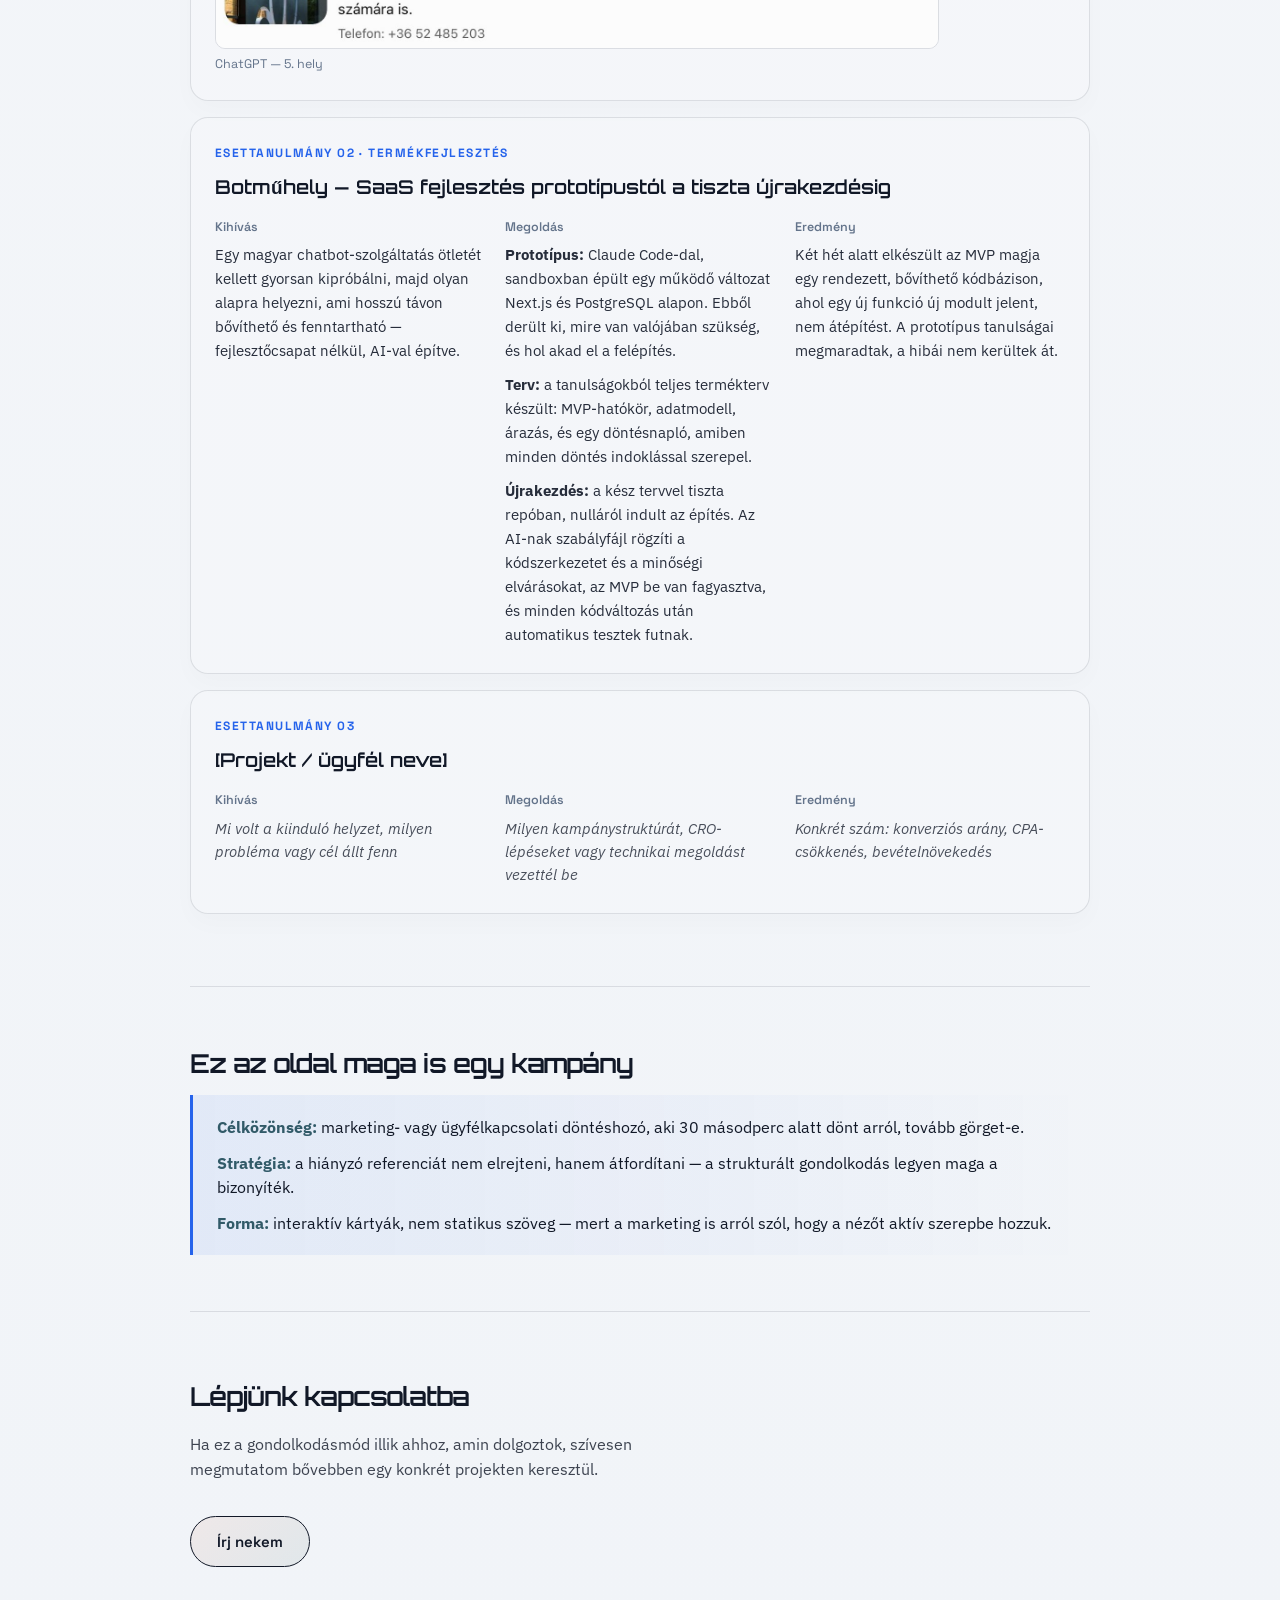
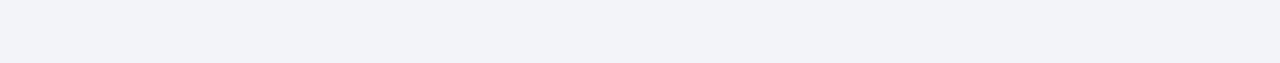
==== commit 034821e8: "TESZT OLDAL felirat eltávolítva Co-Authored-By: Claude Opus 5.5 <noreply@anthropic.com> Claude-Sessi" ====
--- a/index.html
+++ b/index.html
@@ -19,7 +19,6 @@
 
 </head>
 <body>
-<h1> TESZT OLDAL</h1>
       <div id="premium-loader">
 
           <div class="loader-wrapper">
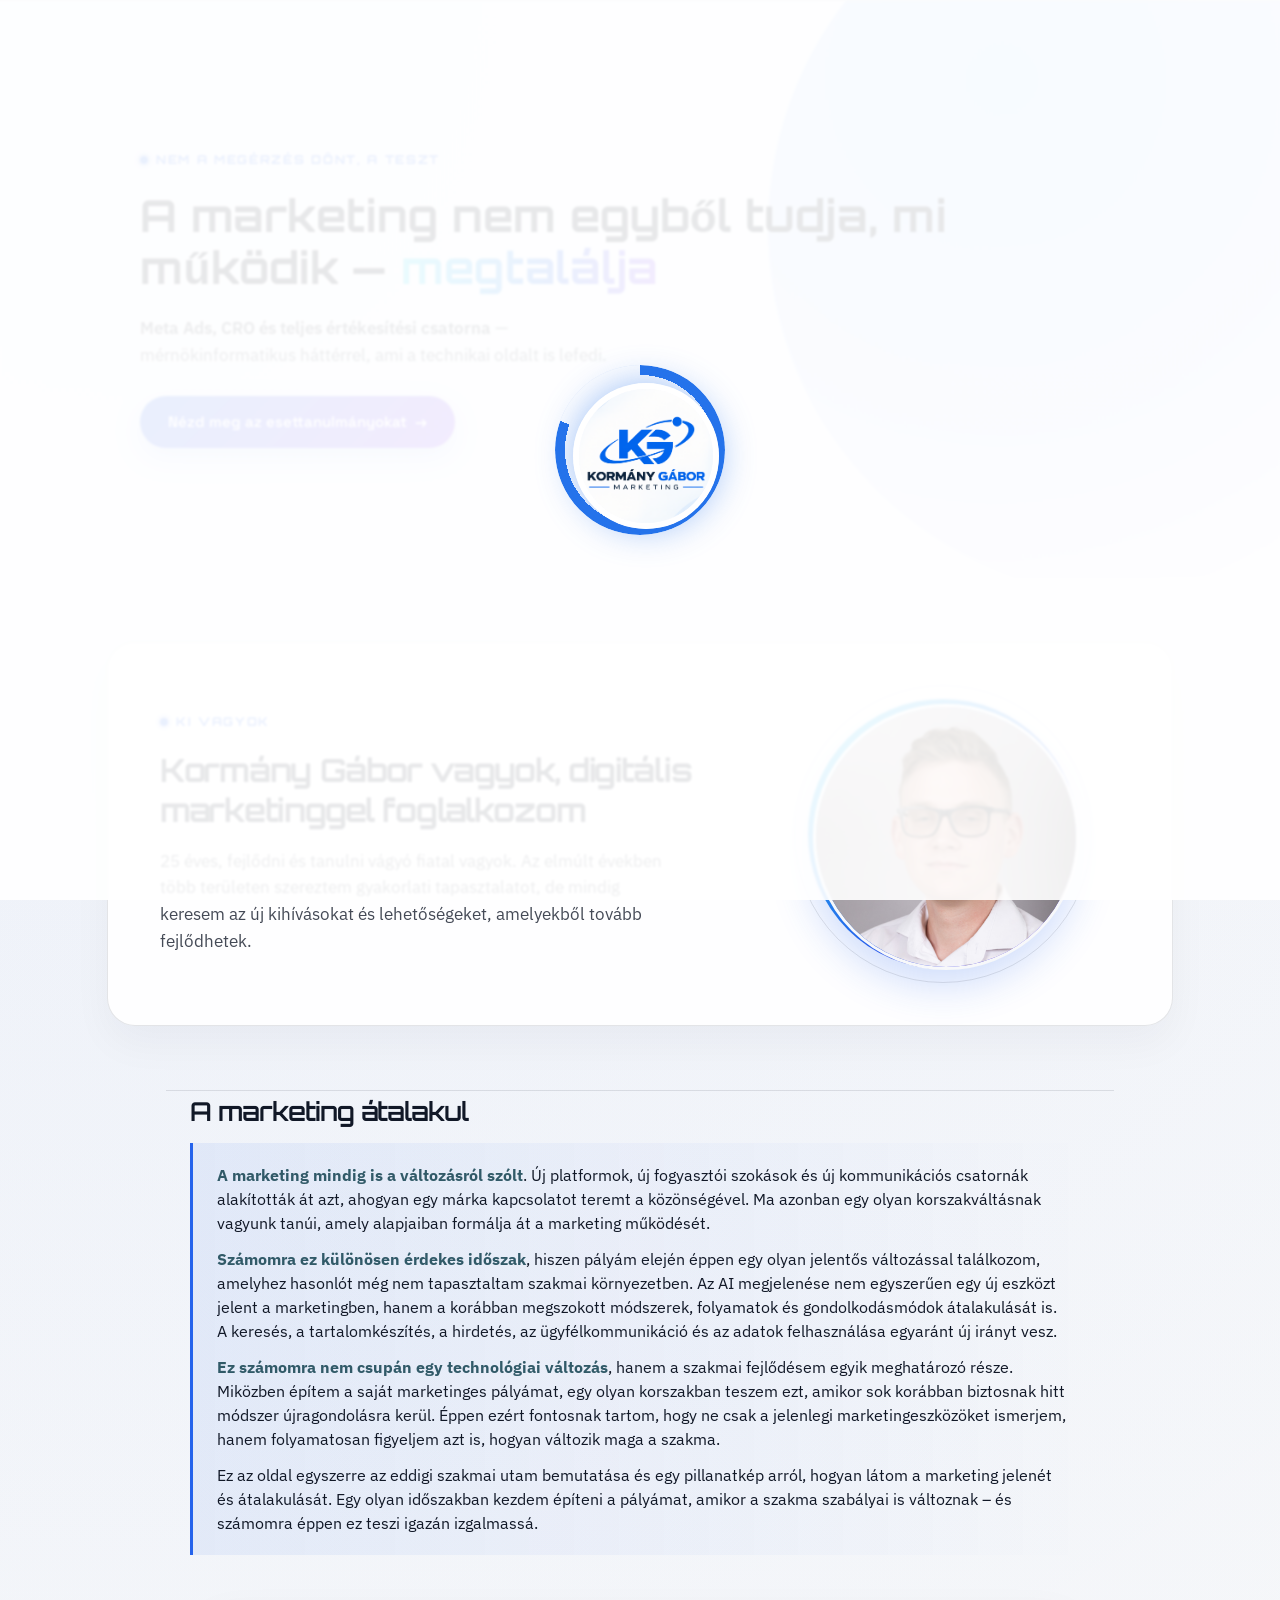
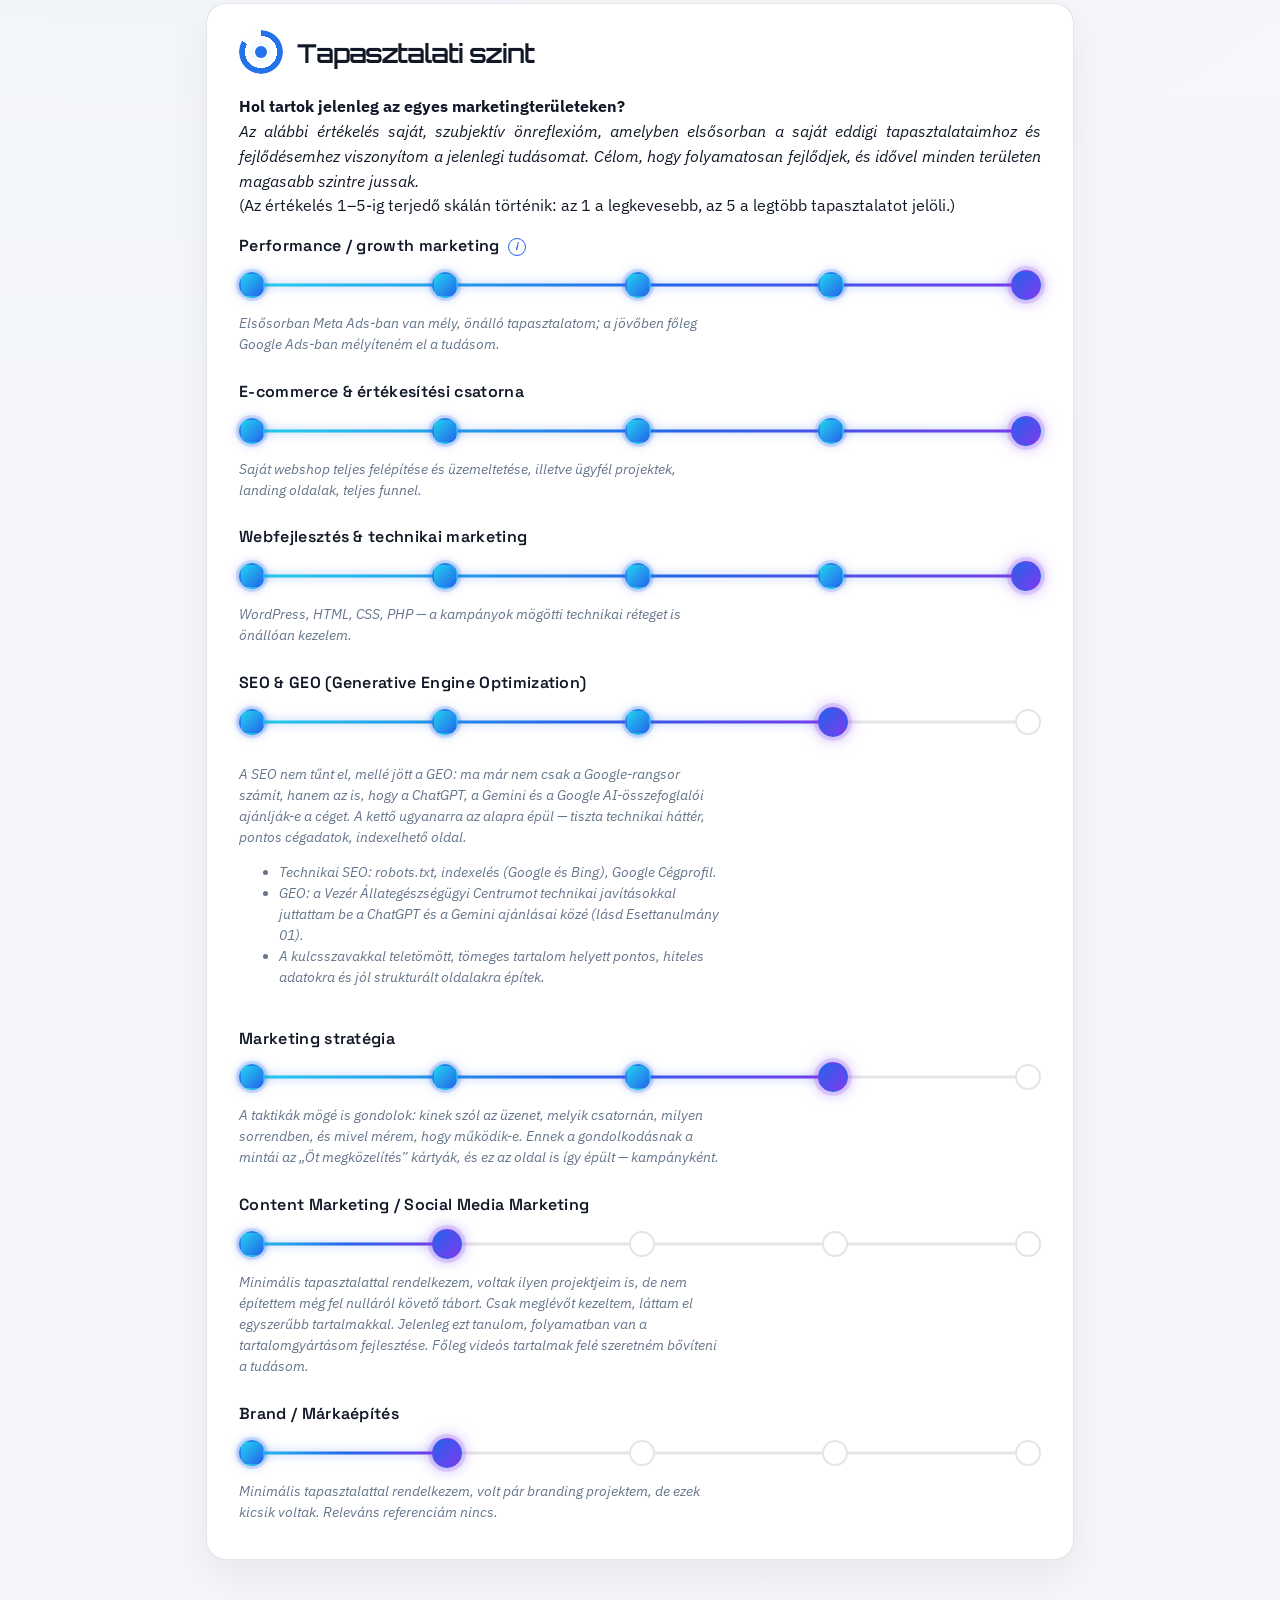
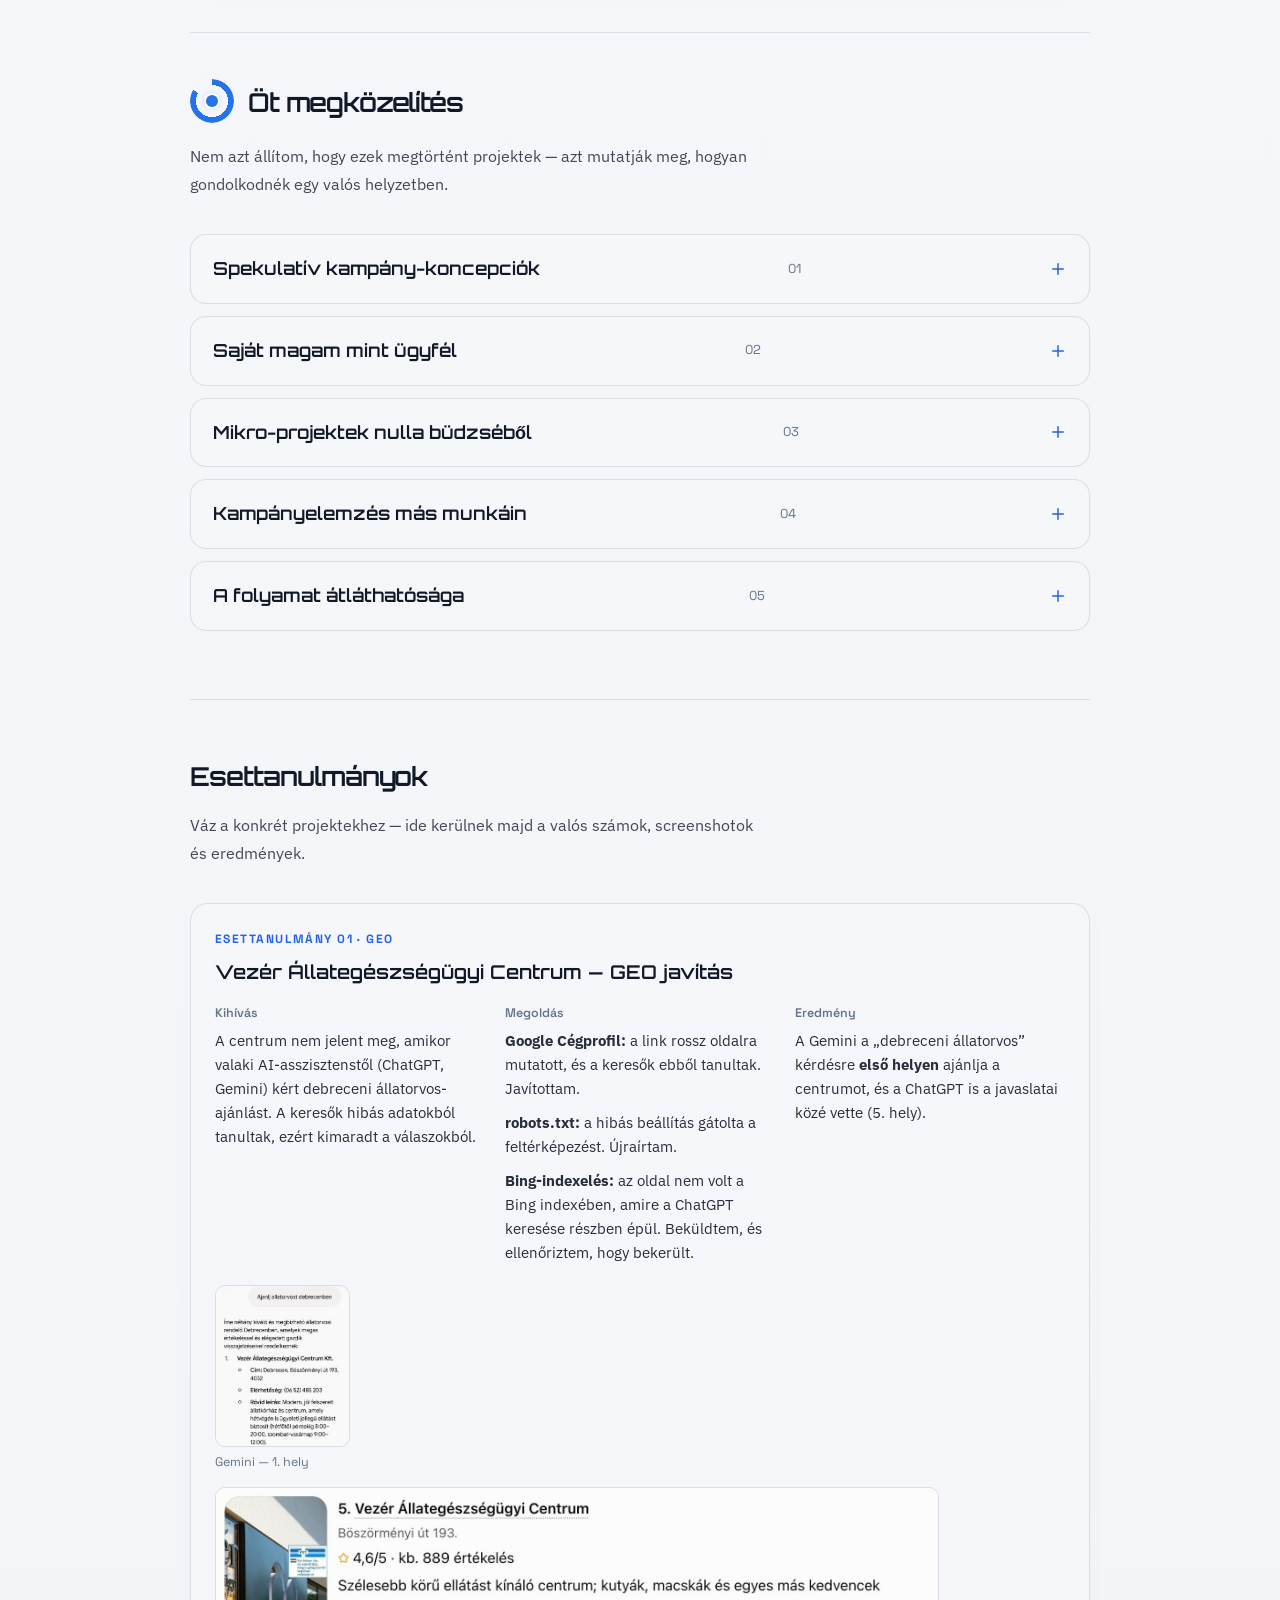
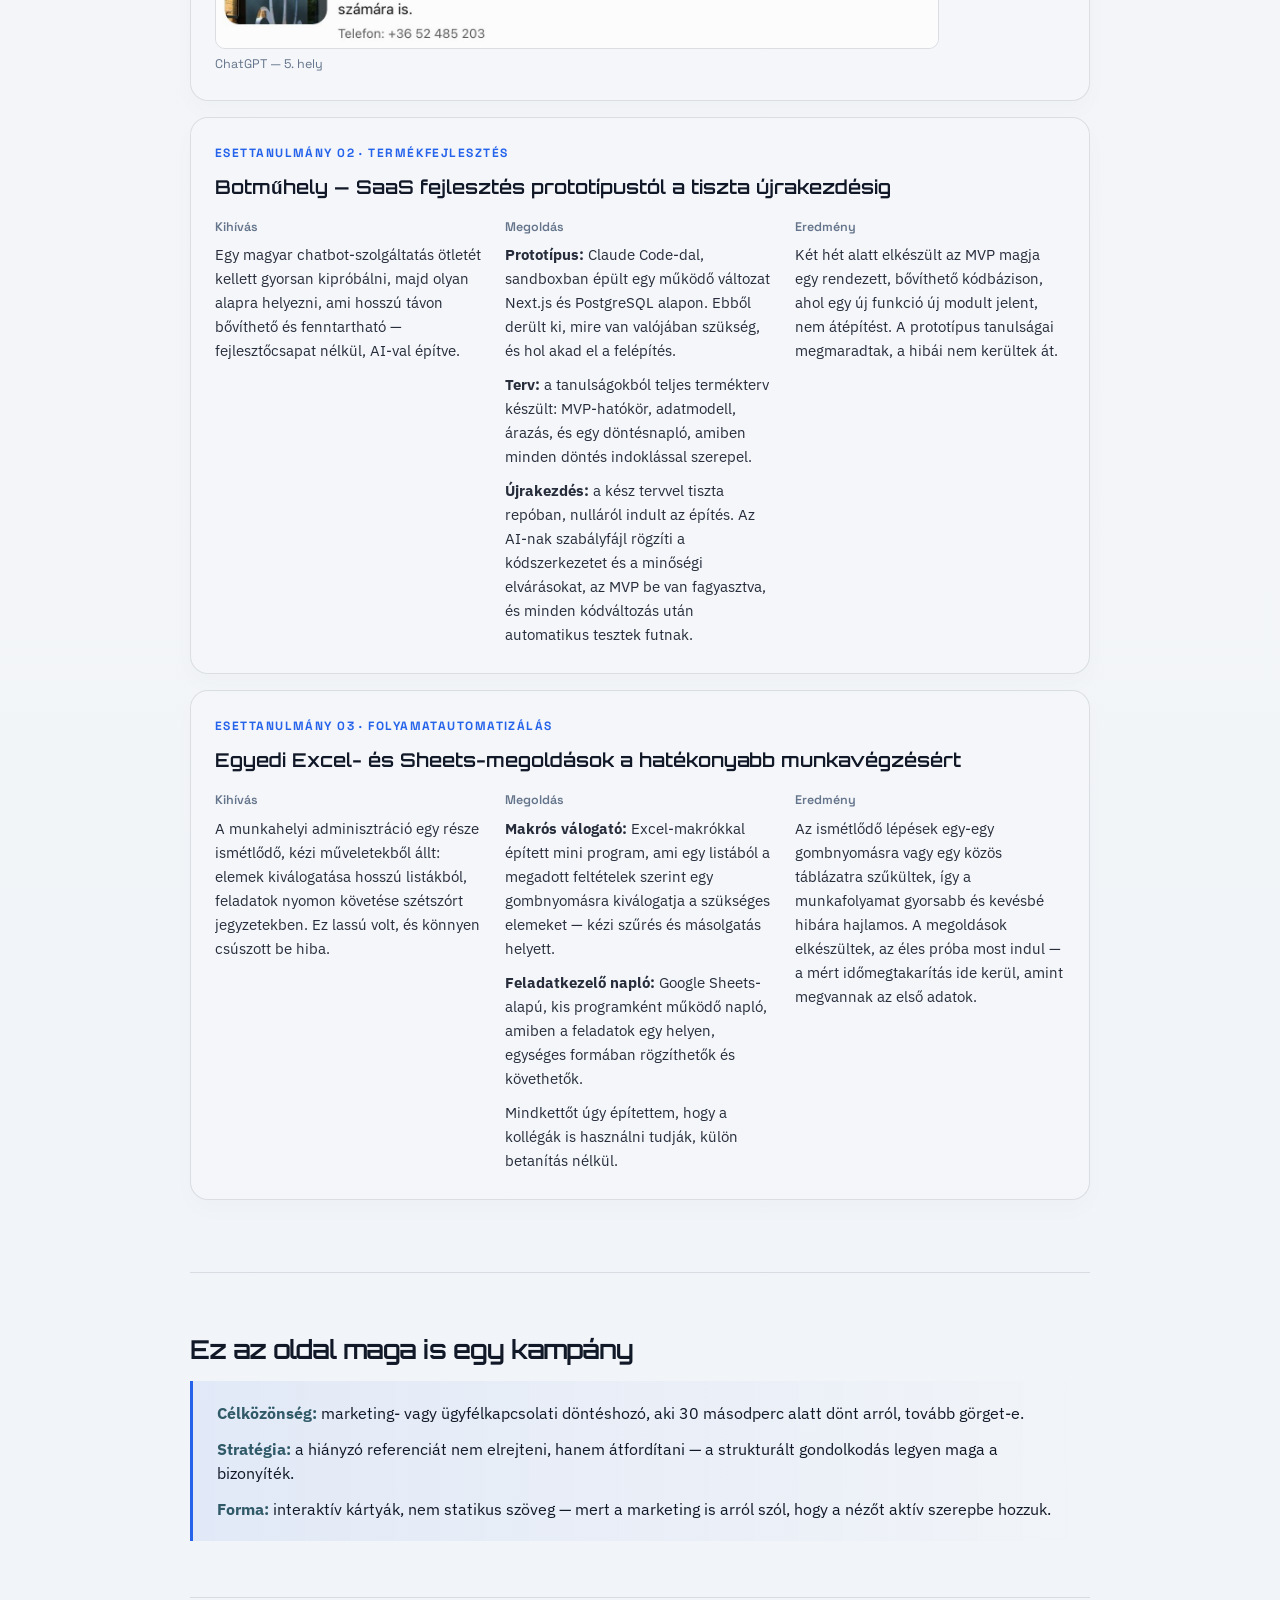
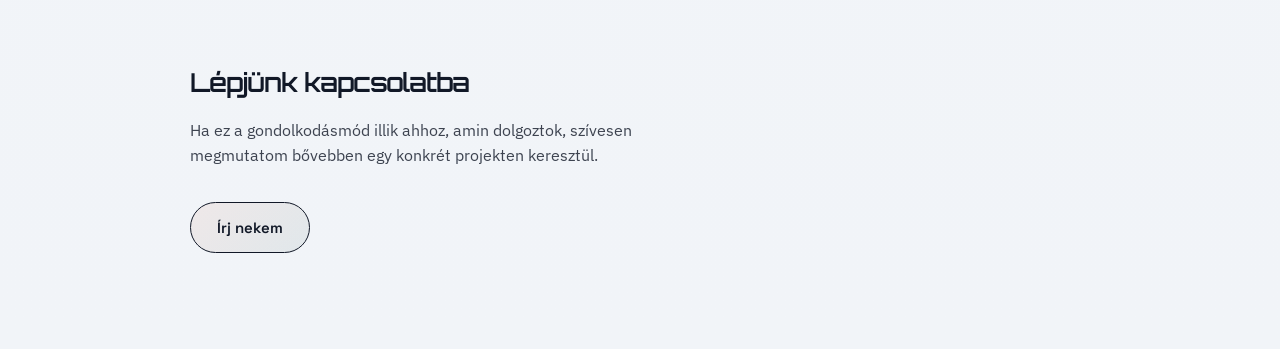
==== commit 2dc41fb3: "Esettanulmány 03: folyamatautomatizálás (Excel-makró, Sheets napló) Co-Authored-By: Claude Opus 5.5 " ====
--- a/index.html
+++ b/index.html
@@ -327,13 +327,17 @@
       </div>
     </div>
 
-    <div class="case-card">
-      <div class="tag">Esettanulmány 03</div>
-      <h3>[Projekt / ügyfél neve]</h3>
+    <div class="case-card case-card--filled">
+      <div class="tag">Esettanulmány 03 · Folyamatautomatizálás</div>
+      <h3>Egyedi Excel- és Sheets-megoldások a hatékonyabb munkavégzésért</h3>
       <div class="case-grid">
-        <div class="case-field"><b>Kihívás</b><p>Mi volt a kiinduló helyzet, milyen probléma vagy cél állt fenn</p></div>
-        <div class="case-field"><b>Megoldás</b><p>Milyen kampánystruktúrát, CRO-lépéseket vagy technikai megoldást vezettél be</p></div>
-        <div class="case-field"><b>Eredmény</b><p>Konkrét szám: konverziós arány, CPA-csökkenés, bevételnövekedés</p></div>
+        <div class="case-field"><b>Kihívás</b><p>A munkahelyi adminisztráció egy része ismétlődő, kézi műveletekből állt: elemek kiválogatása hosszú listákból, feladatok nyomon követése szétszórt jegyzetekben. Ez lassú volt, és könnyen csúszott be hiba.</p></div>
+        <div class="case-field"><b>Megoldás</b>
+          <p><strong>Makrós válogató:</strong> Excel-makrókkal épített mini program, ami egy listából a megadott feltételek szerint egy gombnyomásra kiválogatja a szükséges elemeket — kézi szűrés és másolgatás helyett.</p>
+          <p><strong>Feladatkezelő napló:</strong> Google Sheets-alapú, kis programként működő napló, amiben a feladatok egy helyen, egységes formában rögzíthetők és követhetők.</p>
+          <p>Mindkettőt úgy építettem, hogy a kollégák is használni tudják, külön betanítás nélkül.</p>
+        </div>
+        <div class="case-field"><b>Eredmény</b><p>Az ismétlődő lépések egy-egy gombnyomásra vagy egy közös táblázatra szűkültek, így a munkafolyamat gyorsabb és kevésbé hibára hajlamos. A megoldások elkészültek, az éles próba most indul — a mért időmegtakarítás ide kerül, amint megvannak az első adatok.</p></div>
       </div>
     </div>
   </section>
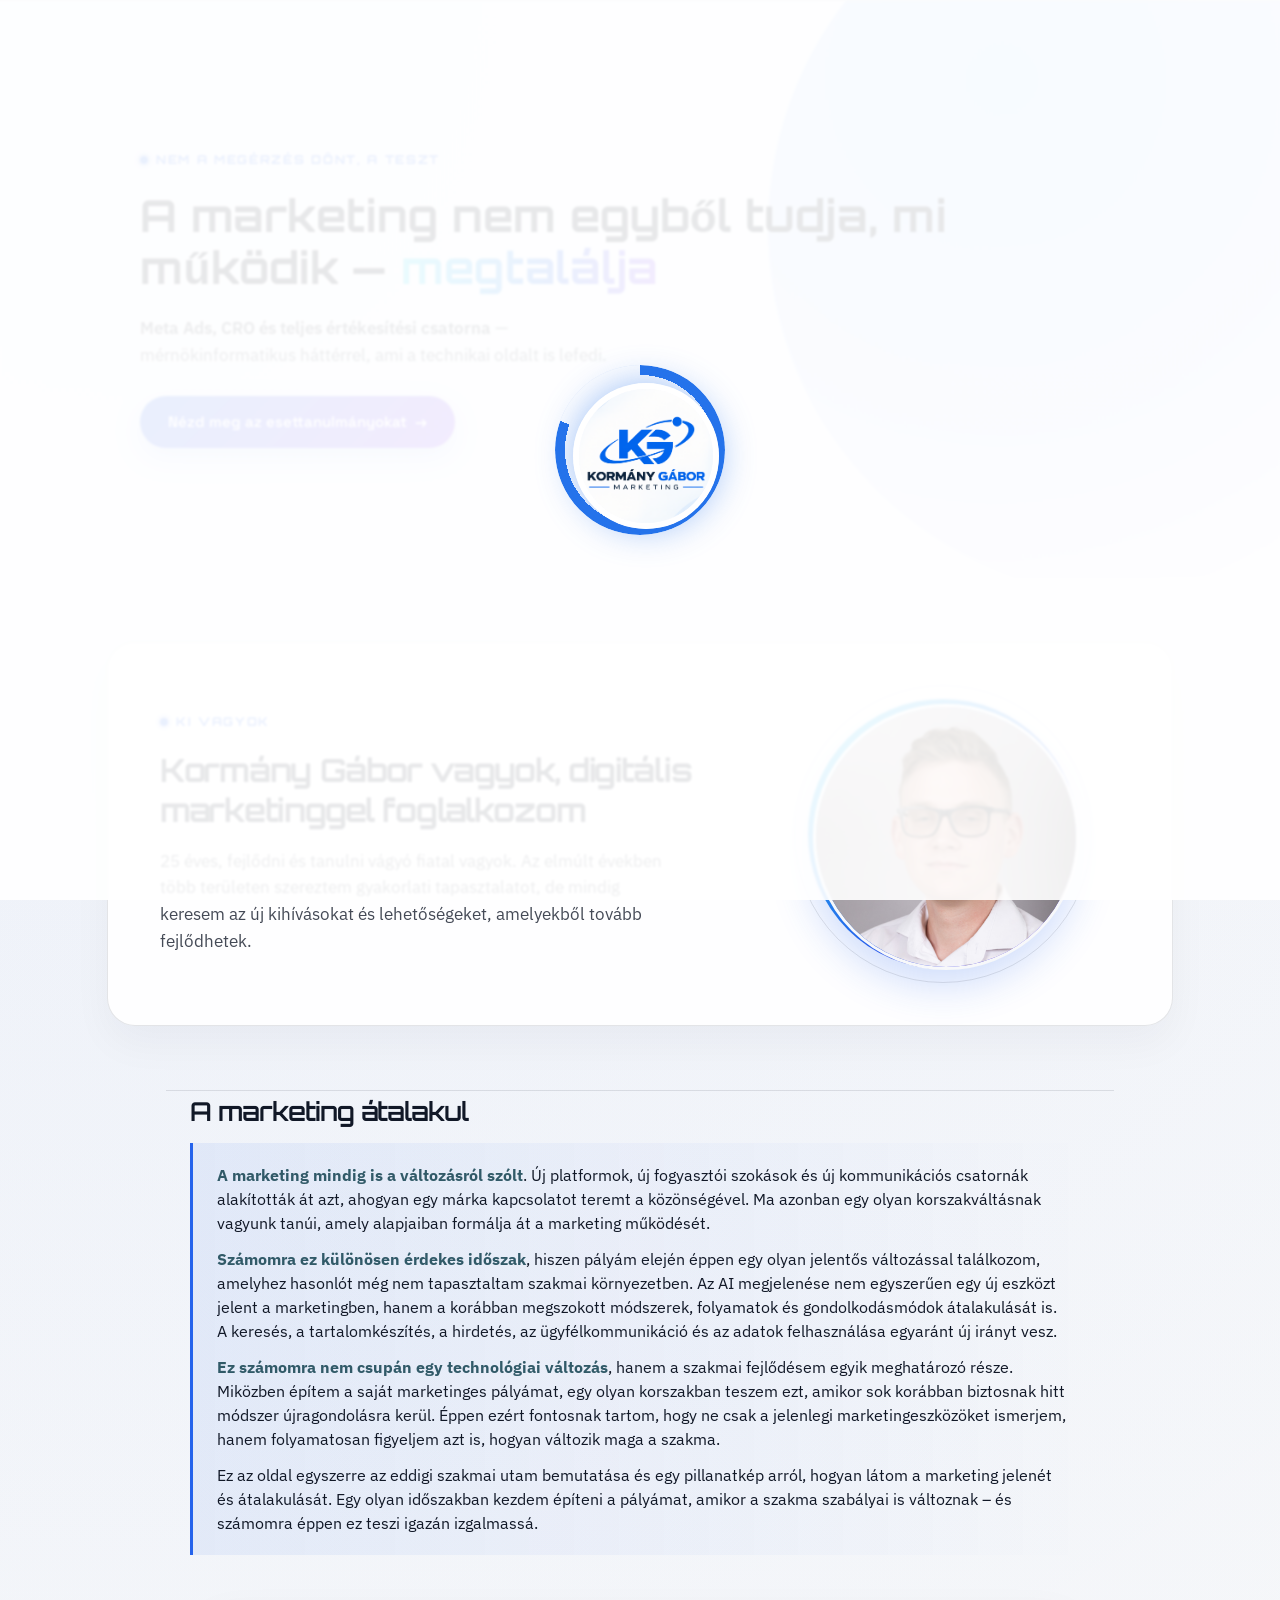
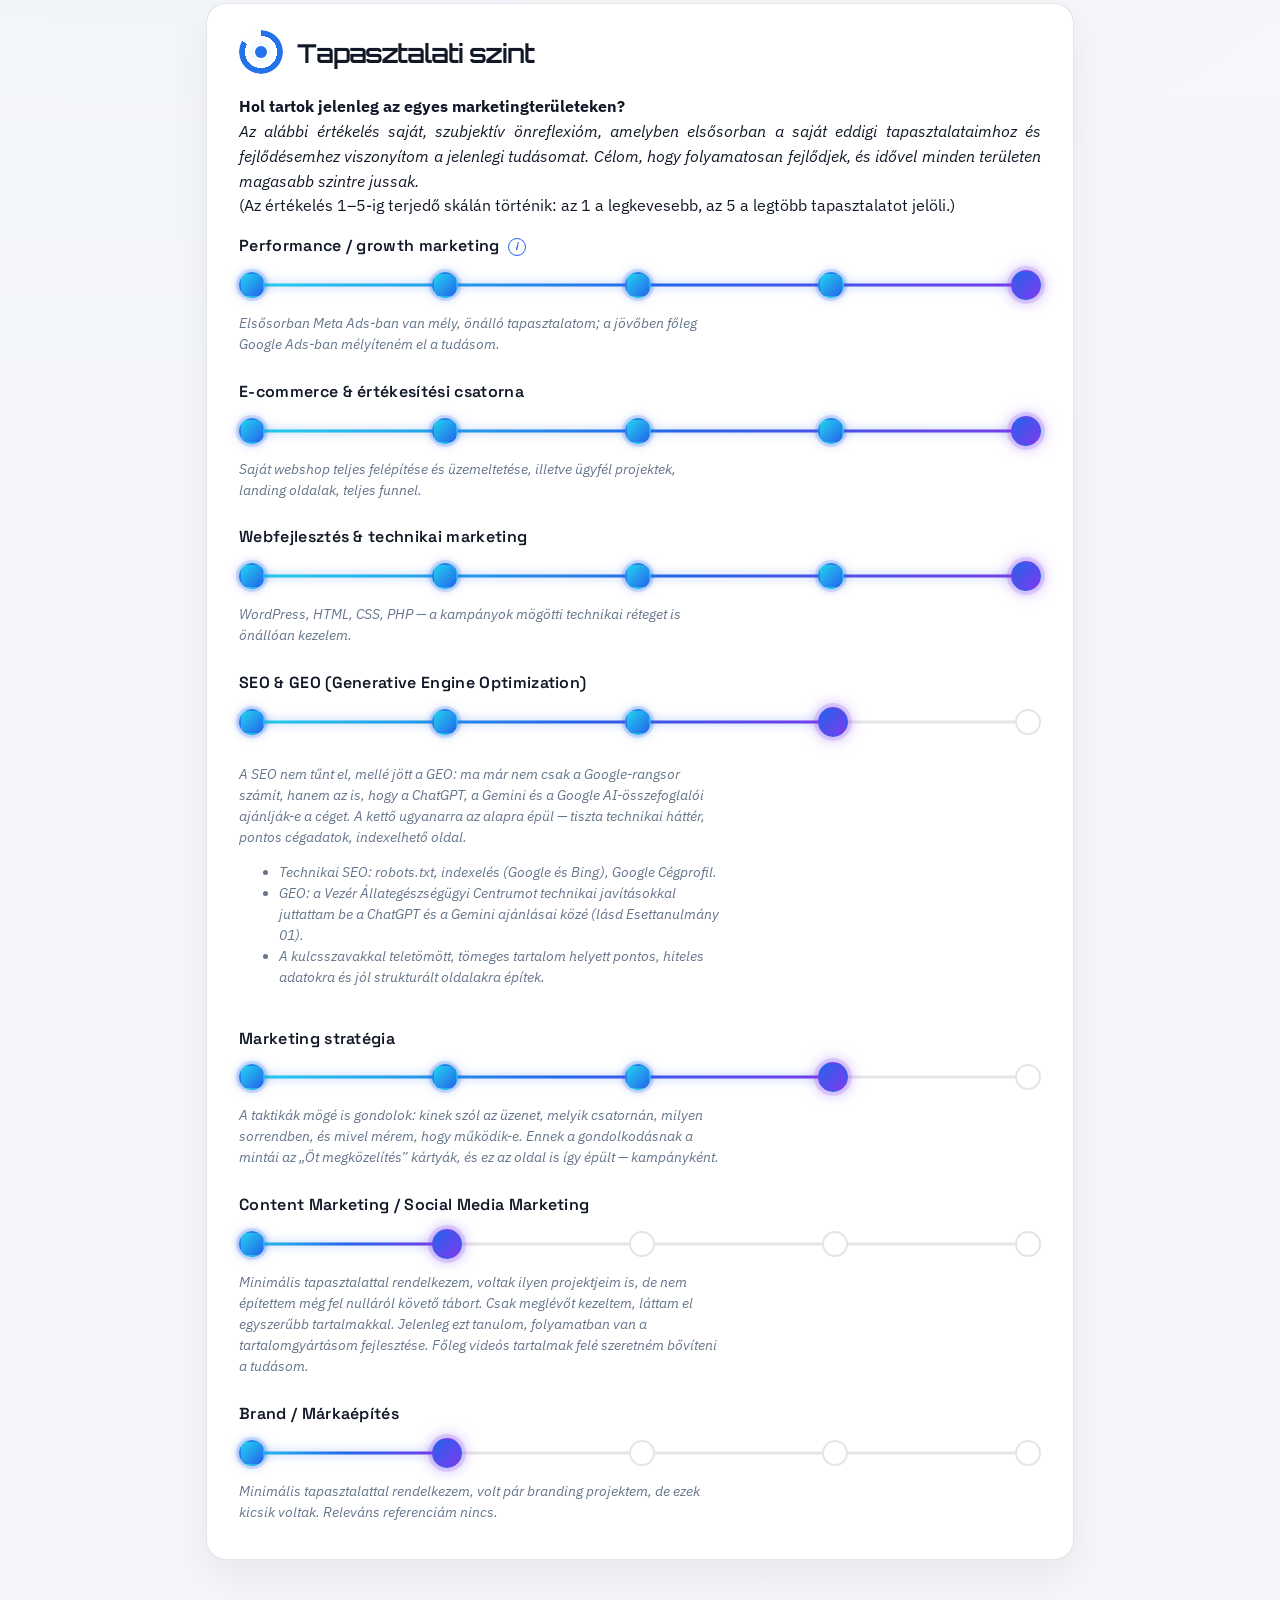
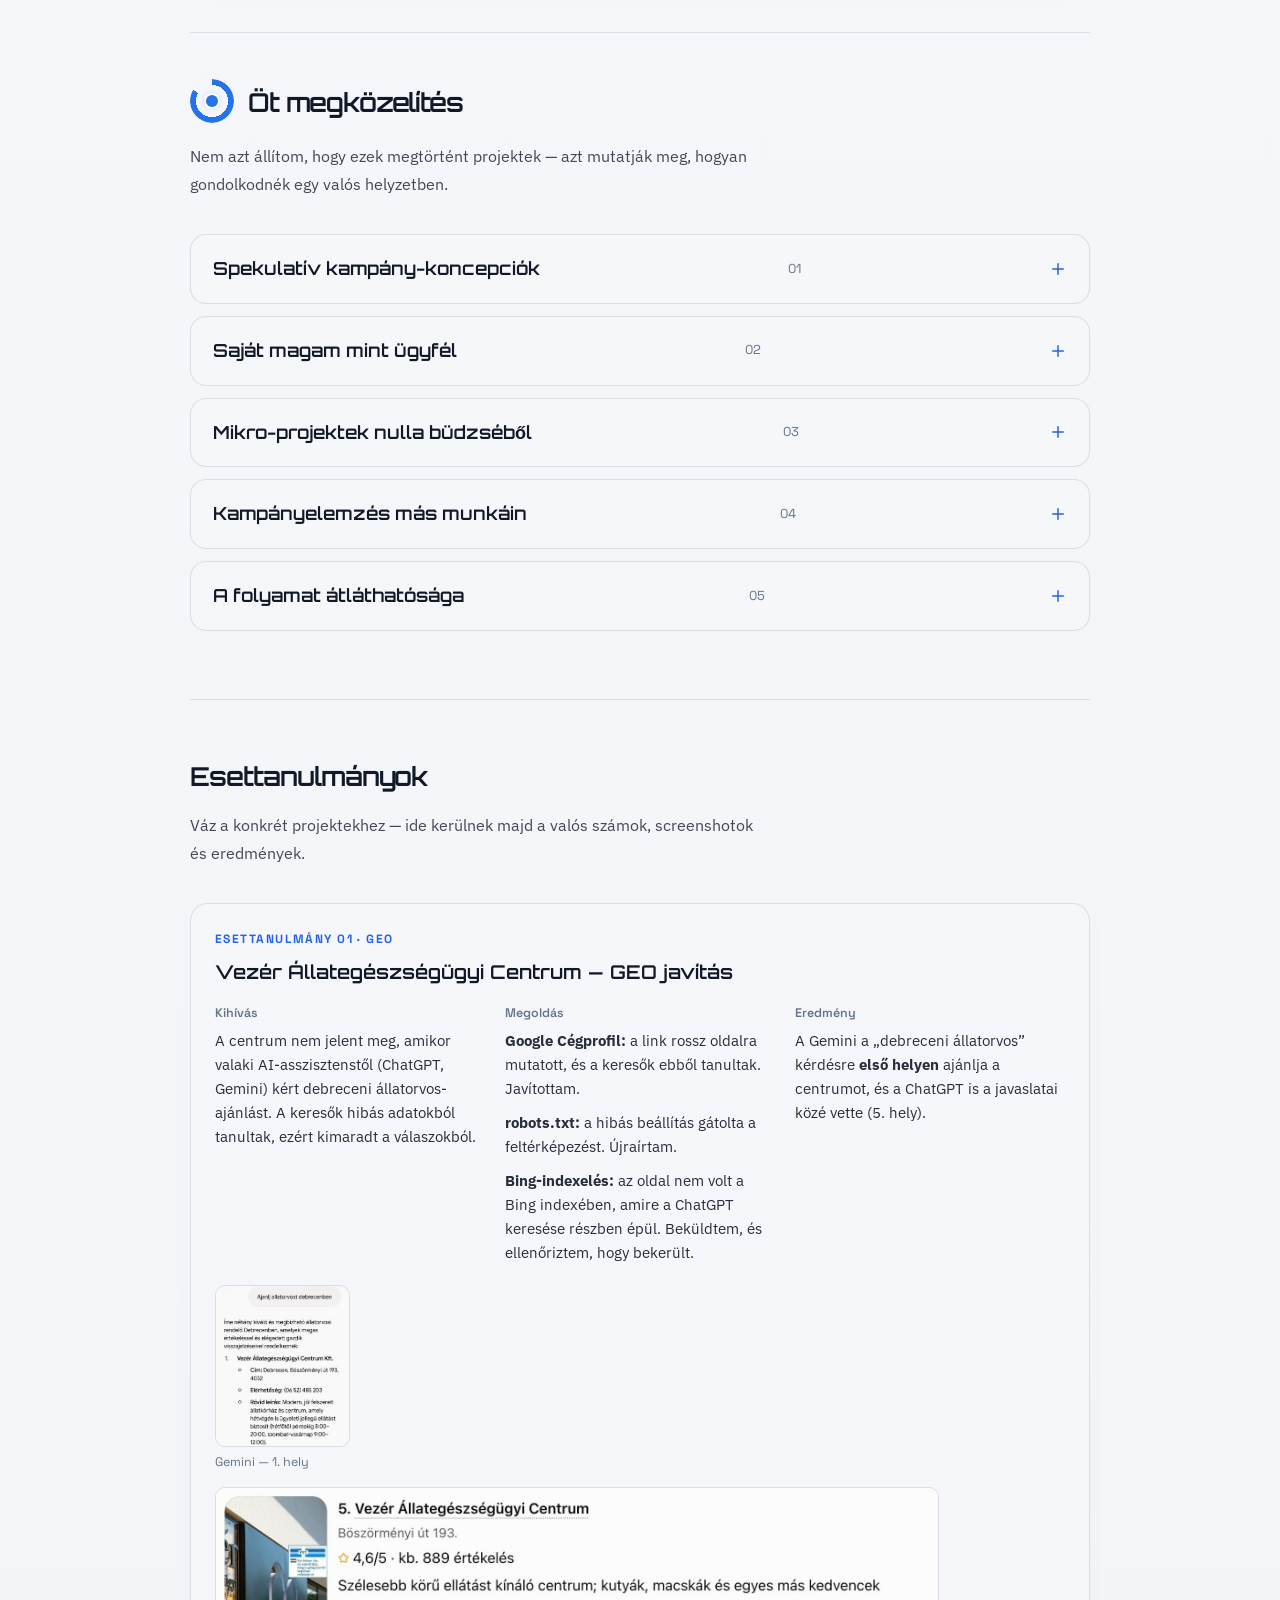
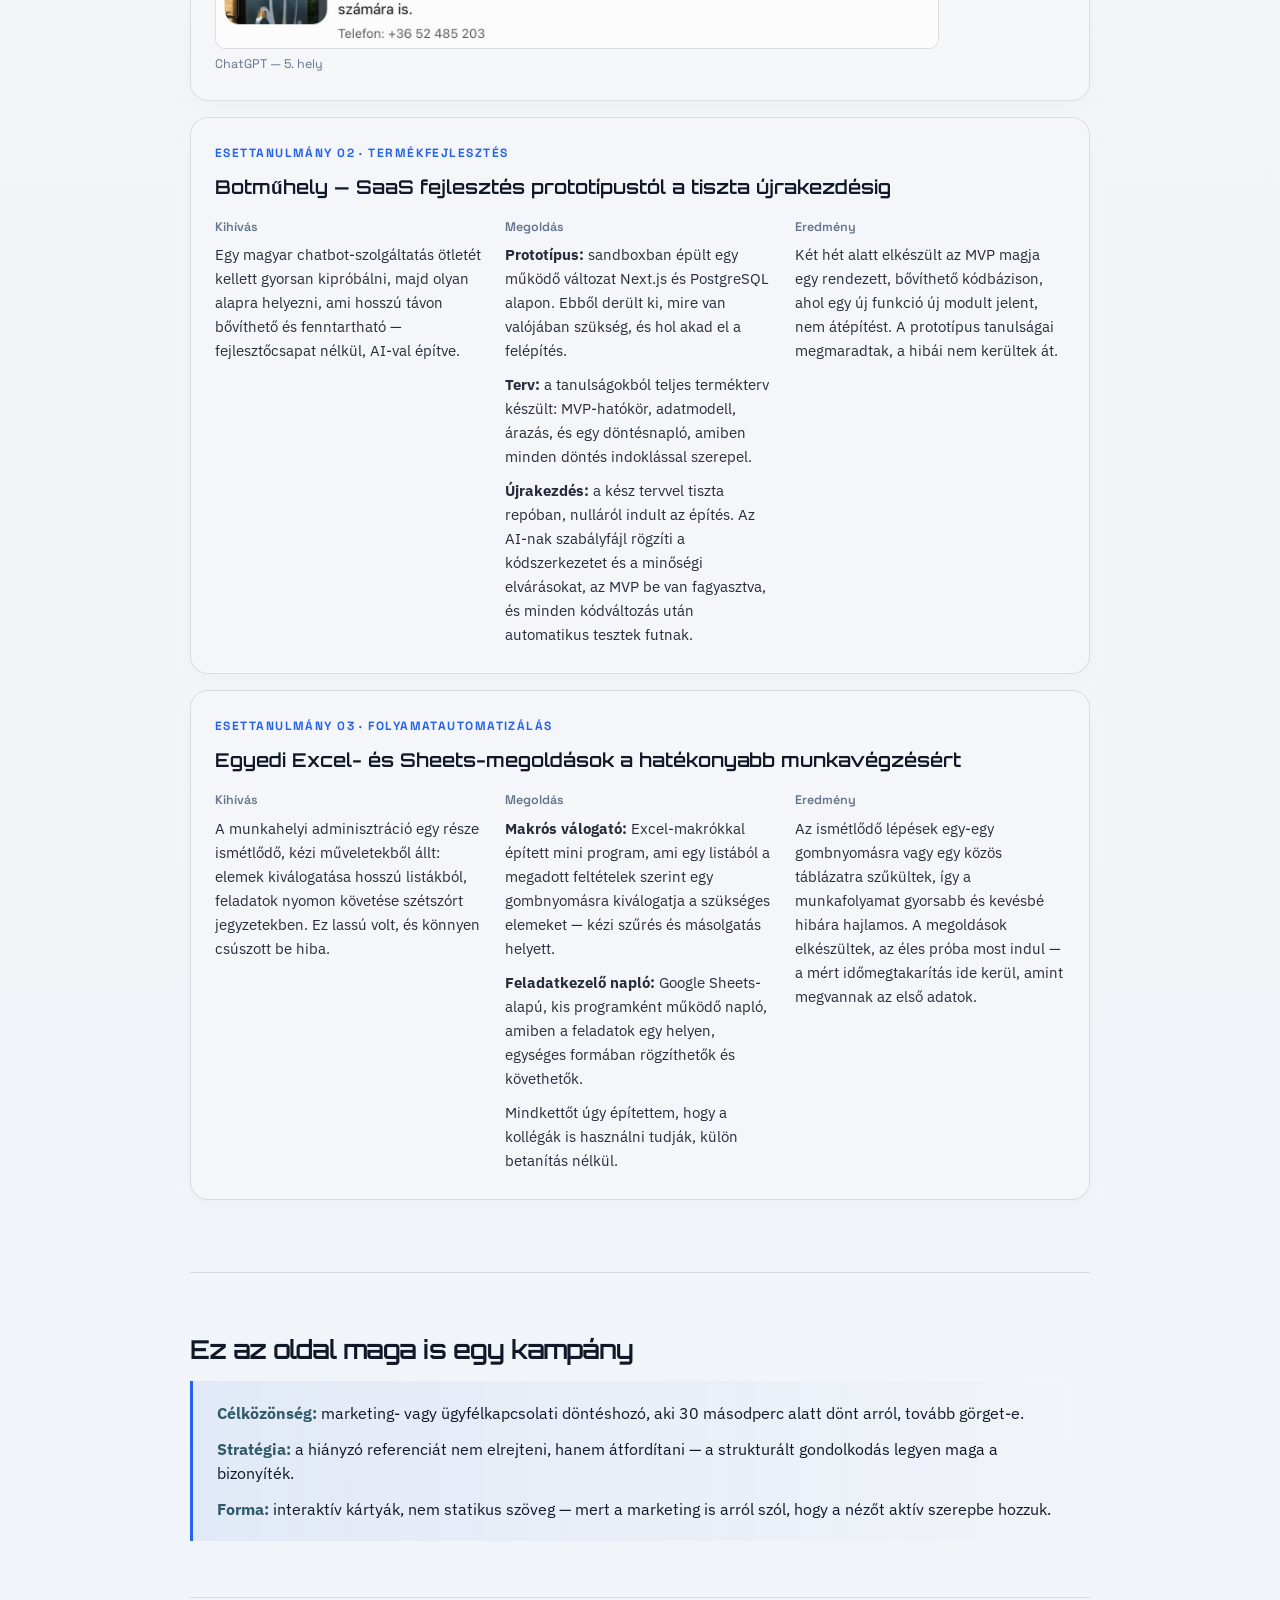
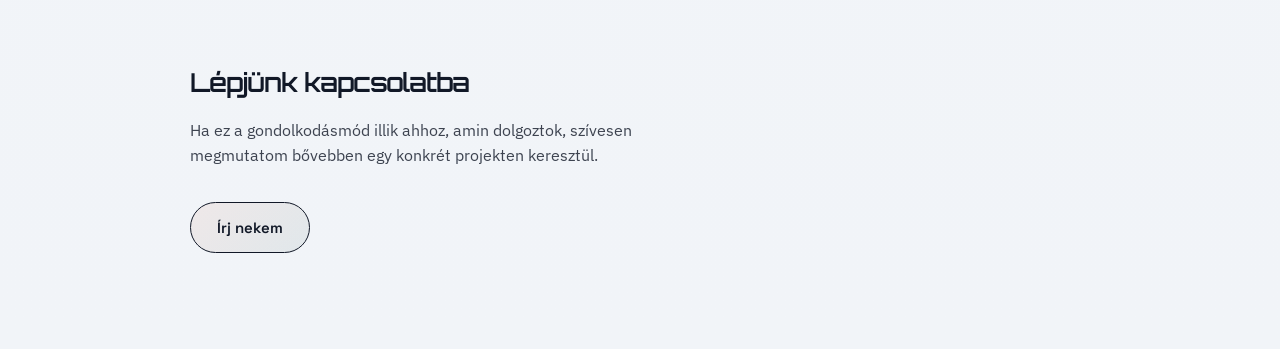
==== commit 75195c7a: "Esettanulmány 02: Claude Code említés kivéve Co-Authored-By: Claude Opus 5.5 <noreply@anthropic.com>" ====
--- a/index.html
+++ b/index.html
@@ -319,7 +319,7 @@
       <div class="case-grid">
         <div class="case-field"><b>Kihívás</b><p>Egy magyar chatbot-szolgáltatás ötletét kellett gyorsan kipróbálni, majd olyan alapra helyezni, ami hosszú távon bővíthető és fenntartható — fejlesztőcsapat nélkül, AI-val építve.</p></div>
         <div class="case-field"><b>Megoldás</b>
-          <p><strong>Prototípus:</strong> Claude Code-dal, sandboxban épült egy működő változat Next.js és PostgreSQL alapon. Ebből derült ki, mire van valójában szükség, és hol akad el a felépítés.</p>
+          <p><strong>Prototípus:</strong> sandboxban épült egy működő változat Next.js és PostgreSQL alapon. Ebből derült ki, mire van valójában szükség, és hol akad el a felépítés.</p>
           <p><strong>Terv:</strong> a tanulságokból teljes termékterv készült: MVP-hatókör, adatmodell, árazás, és egy döntésnapló, amiben minden döntés indoklással szerepel.</p>
           <p><strong>Újrakezdés:</strong> a kész tervvel tiszta repóban, nulláról indult az építés. Az AI-nak szabályfájl rögzíti a kódszerkezetet és a minőségi elvárásokat, az MVP be van fagyasztva, és minden kódváltozás után automatikus tesztek futnak.</p>
         </div>
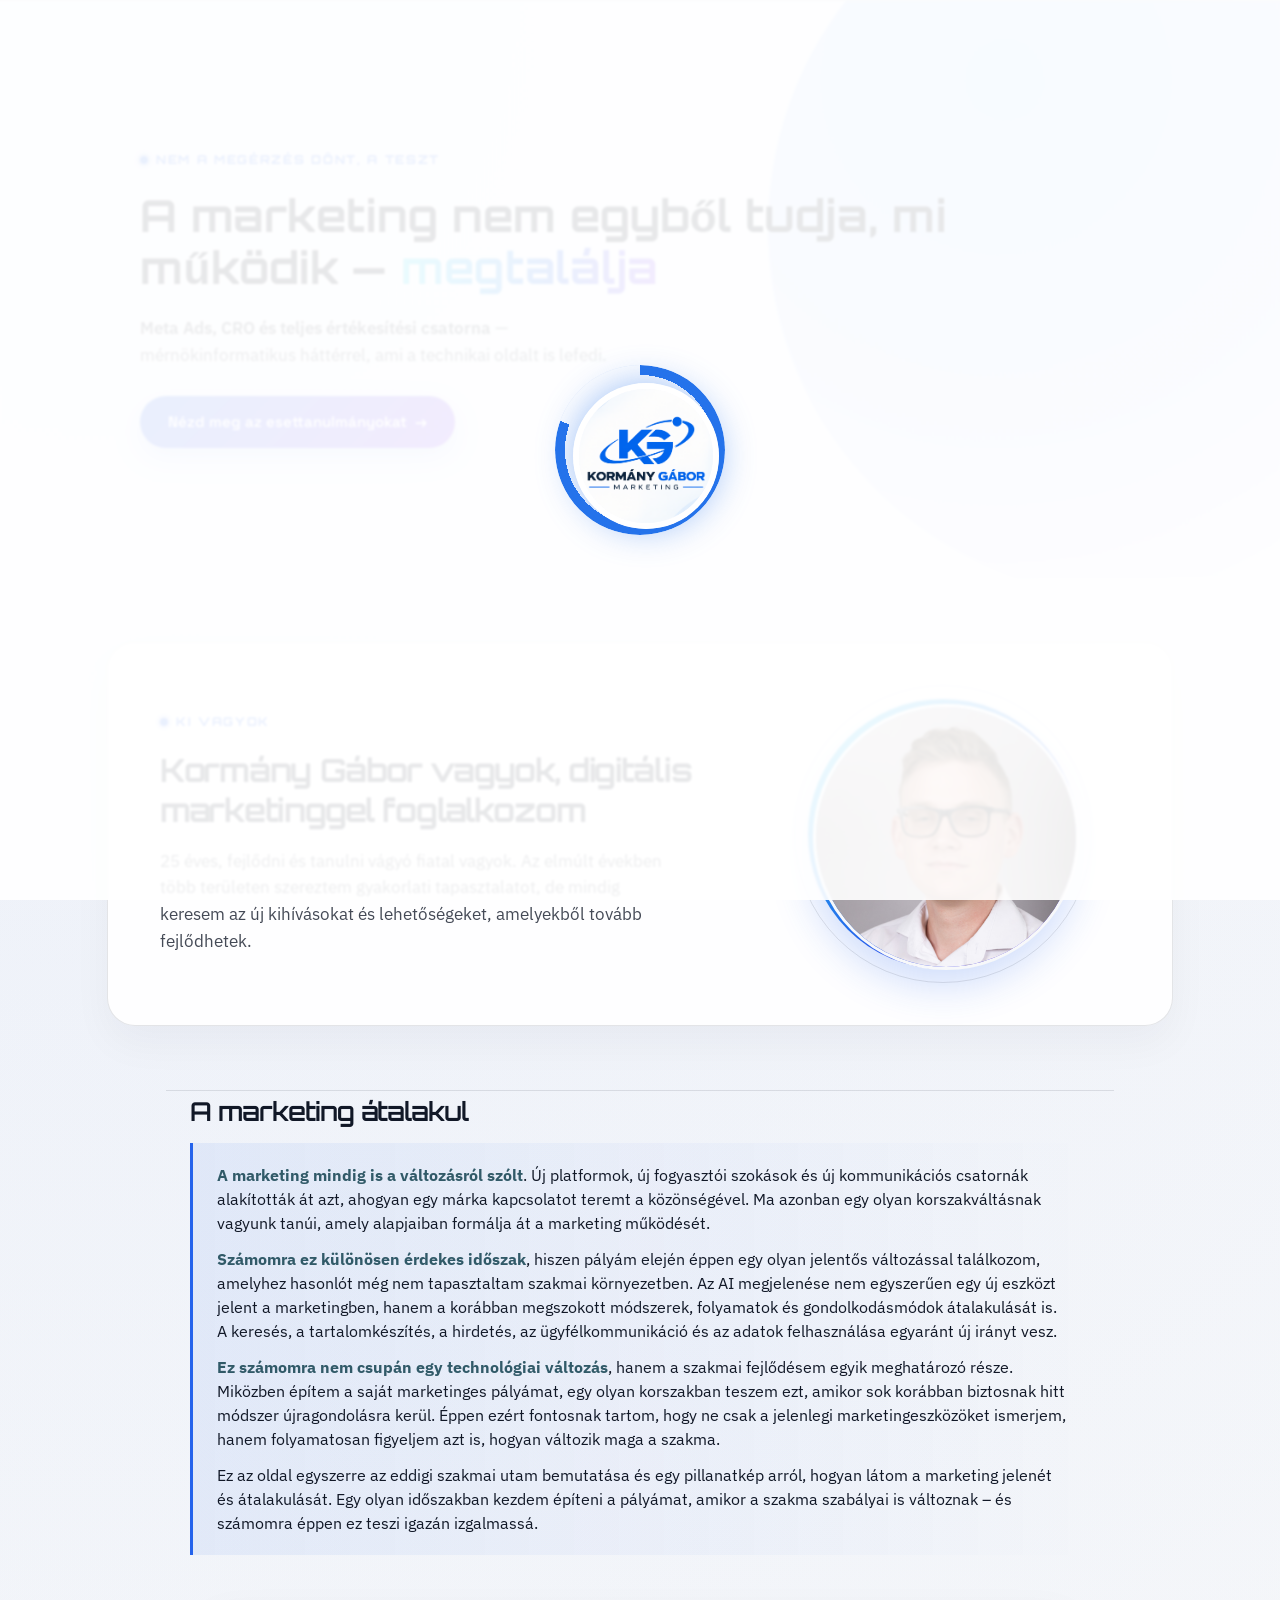
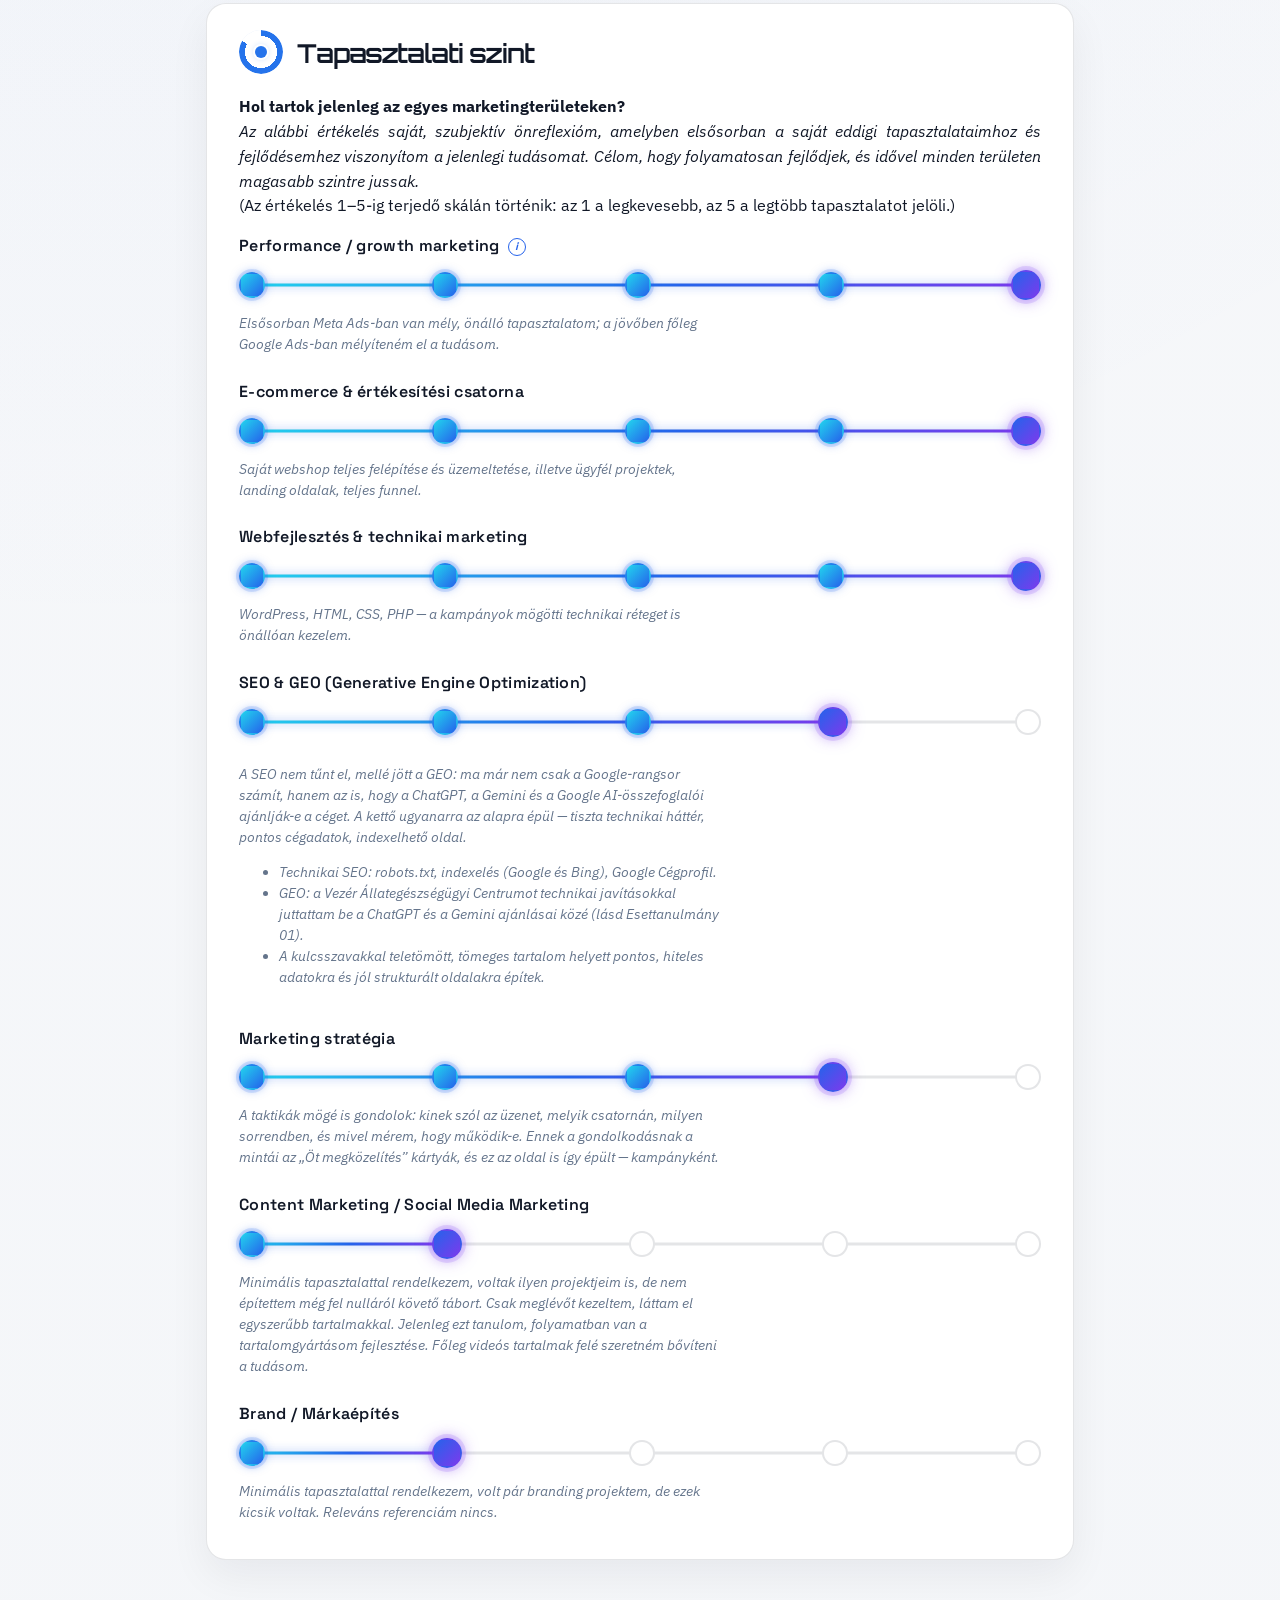
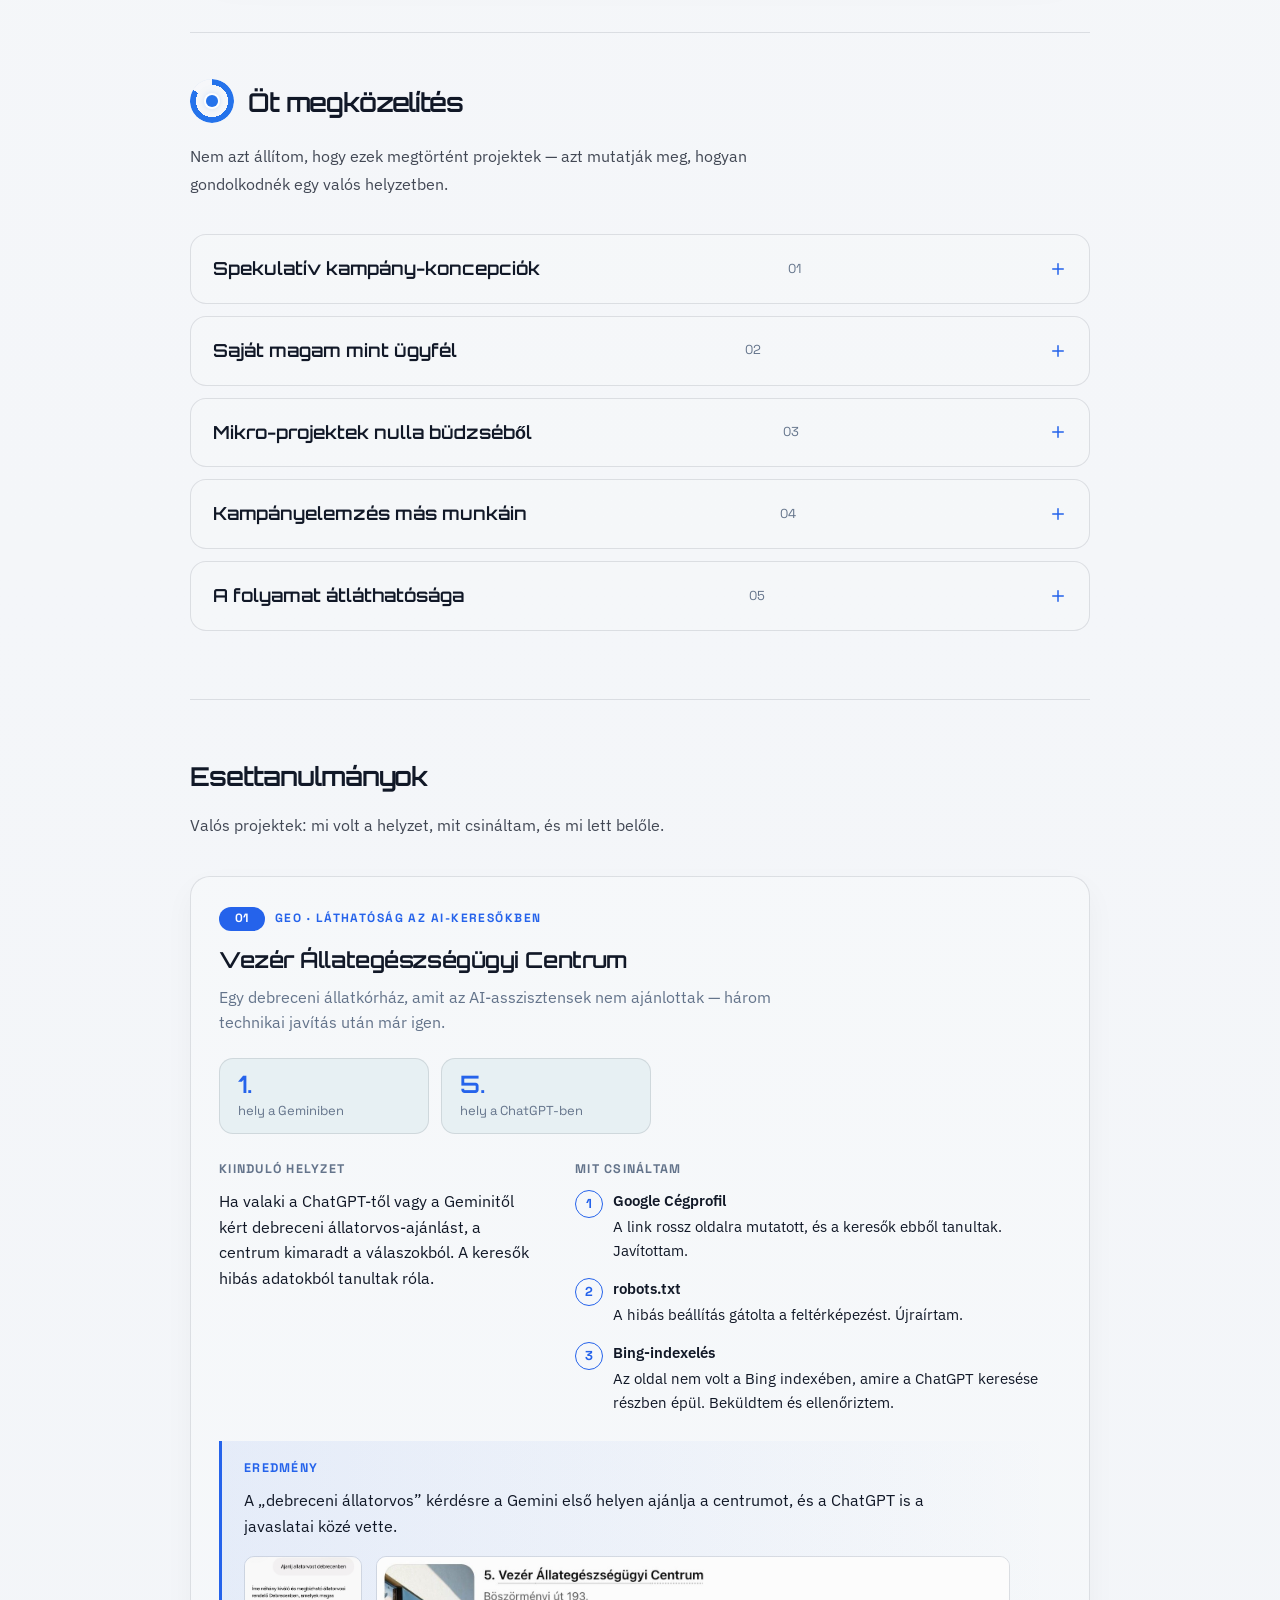
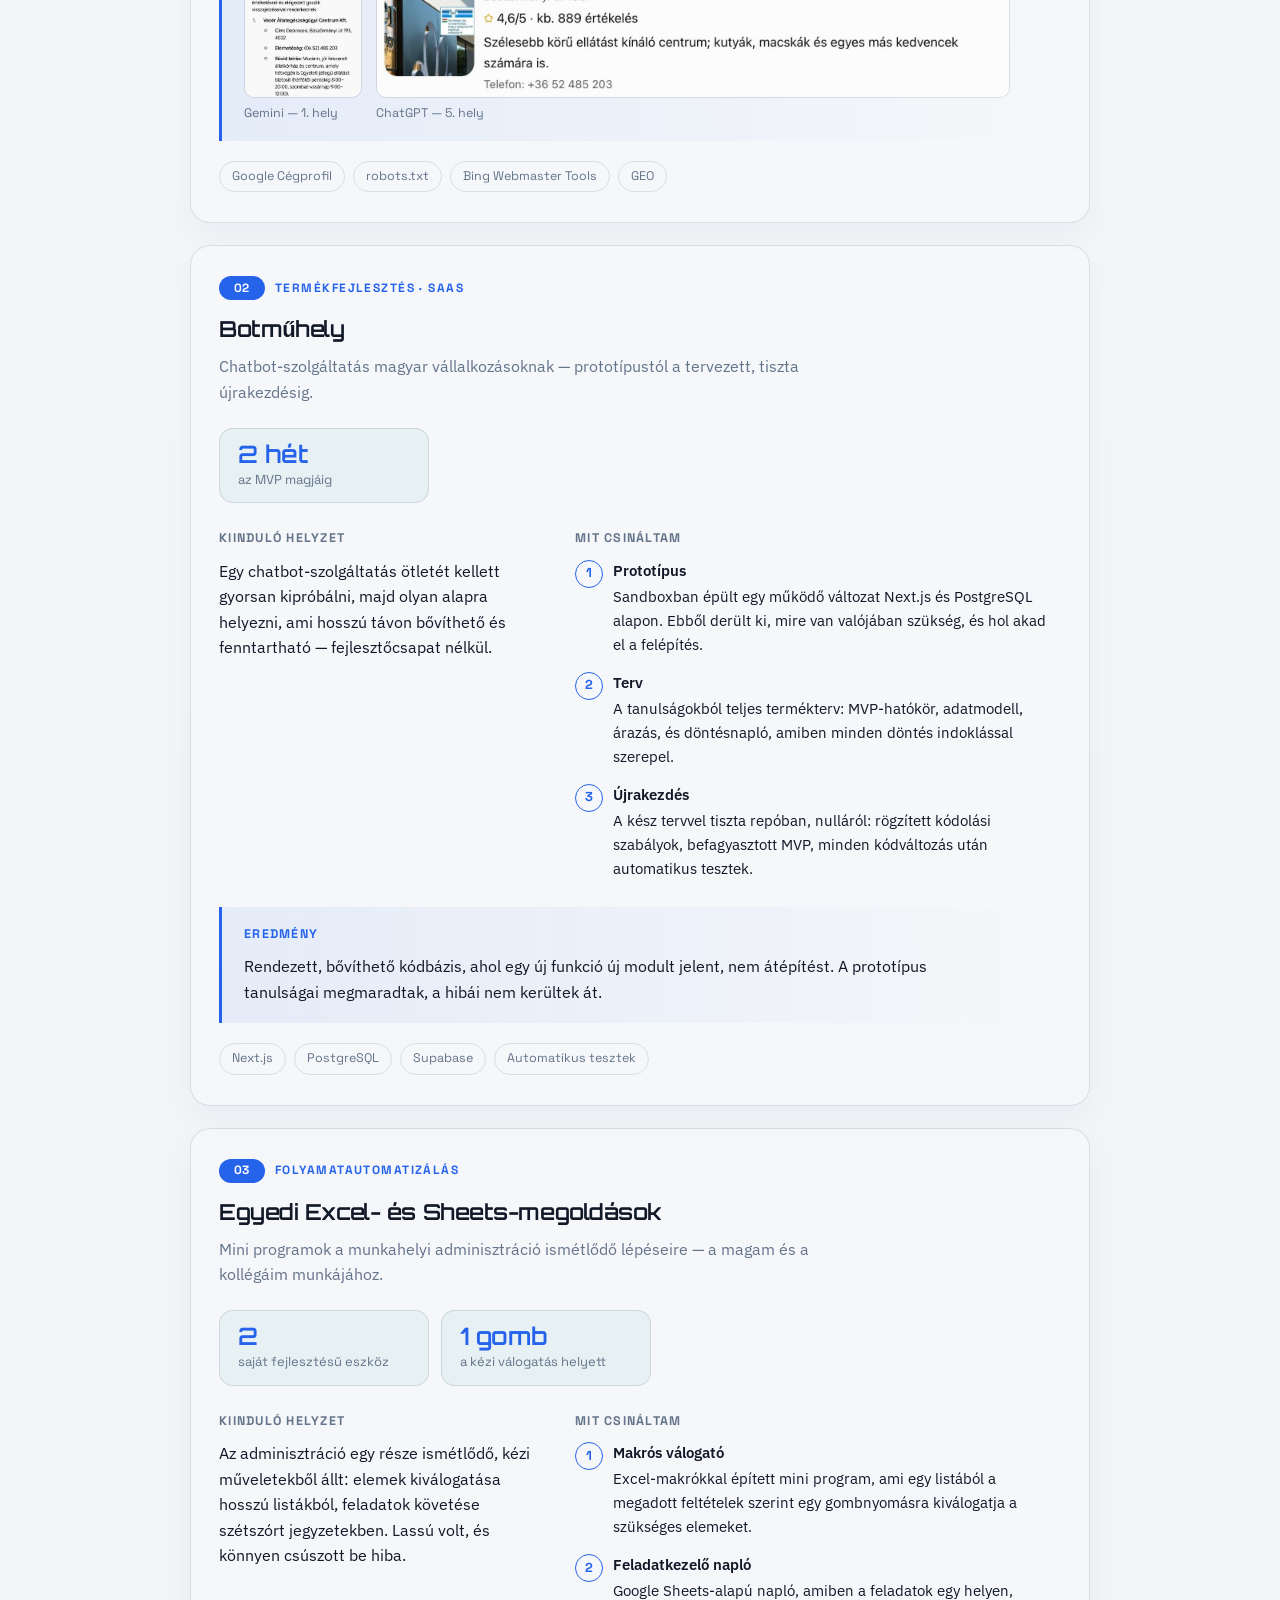
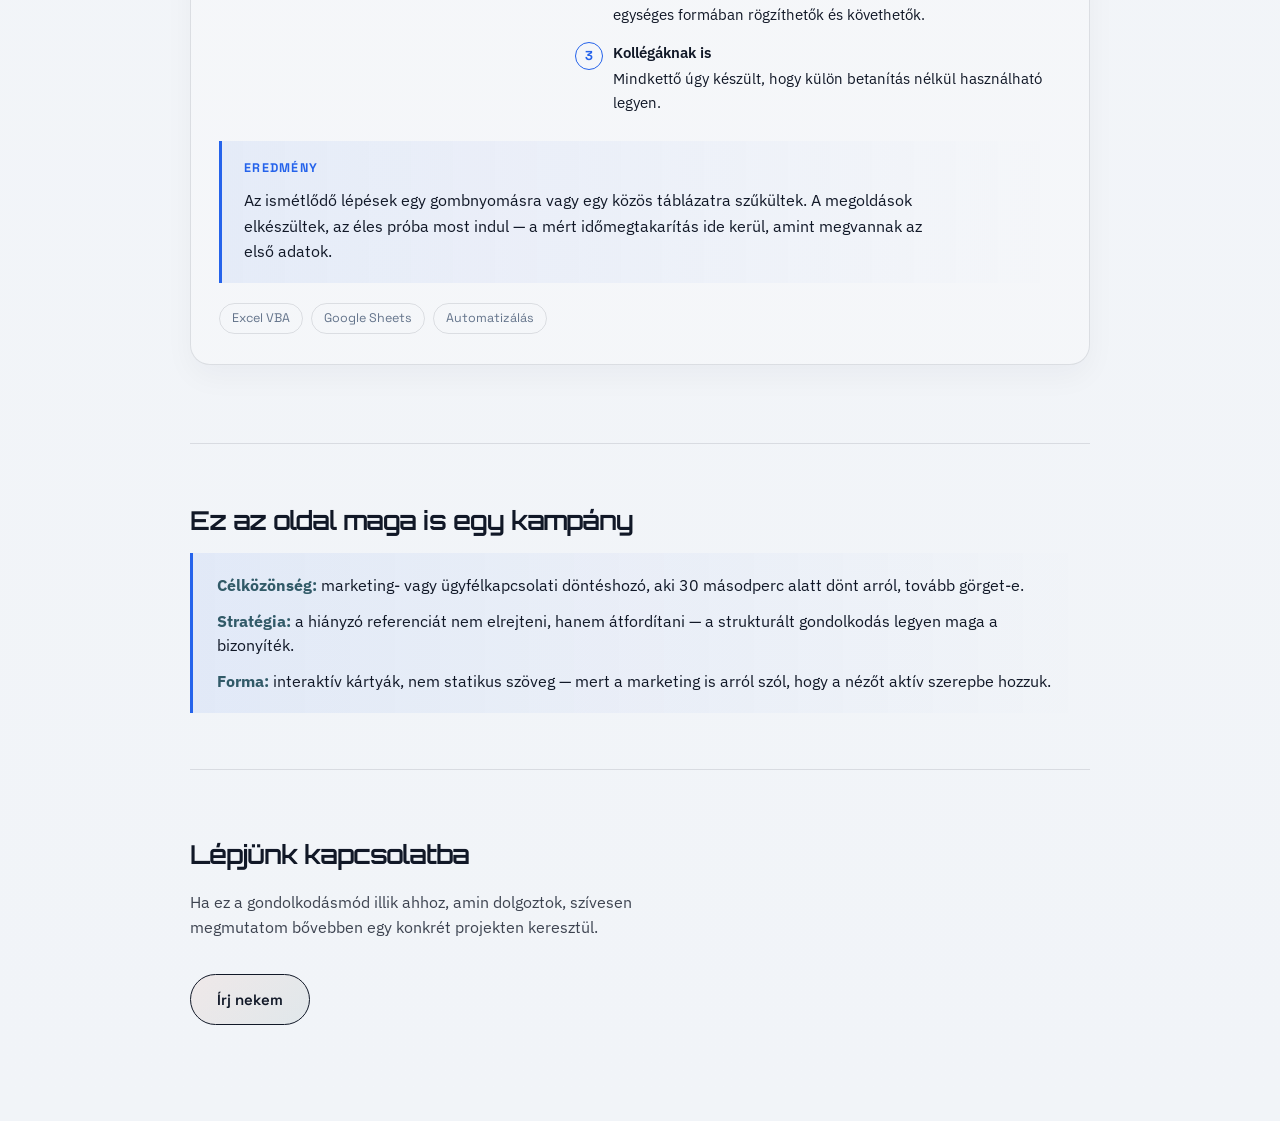
==== commit a37f1d33: "Esettanulmányok új elrendezése: kulcsszámok, lépések, kiemelt eredmény, címkék Co-Authored-By: Claud" ====
--- a/index.html
+++ b/index.html
@@ -291,55 +291,117 @@
     <div id="cards"></div>
   </section>
 
-  <section>
+  <section id="esettanulmanyok">
     <h2>Esettanulmányok</h2>
-    <p class="section-intro">Váz a konkrét projektekhez — ide kerülnek majd a valós számok, screenshotok és eredmények.</p>
-
-    <div class="case-card case-card--filled">
-      <div class="tag">Esettanulmány 01 · GEO</div>
-      <h3>Vezér Állategészségügyi Centrum — GEO javítás</h3>
-      <div class="case-grid">
-        <div class="case-field"><b>Kihívás</b><p>A centrum nem jelent meg, amikor valaki AI-asszisztenstől (ChatGPT, Gemini) kért debreceni állatorvos-ajánlást. A keresők hibás adatokból tanultak, ezért kimaradt a válaszokból.</p></div>
-        <div class="case-field"><b>Megoldás</b>
-          <p><strong>Google Cégprofil:</strong> a link rossz oldalra mutatott, és a keresők ebből tanultak. Javítottam.</p>
-          <p><strong>robots.txt:</strong> a hibás beállítás gátolta a feltérképezést. Újraírtam.</p>
-          <p><strong>Bing-indexelés:</strong> az oldal nem volt a Bing indexében, amire a ChatGPT keresése részben épül. Beküldtem, és ellenőriztem, hogy bekerült.</p>
-        </div>
-        <div class="case-field"><b>Eredmény</b><p>A Gemini a „debreceni állatorvos” kérdésre <strong>első helyen</strong> ajánlja a centrumot, és a ChatGPT is a javaslatai közé vette (5. hely).</p></div>
-      </div>
-      <div class="case-shots">
-        <figure><a href="images/vezer-gemini.jpg" target="_blank" rel="noopener"><img src="images/vezer-gemini.jpg" alt="Gemini válasza: első helyen a Vezér Állategészségügyi Centrum" loading="lazy"></a><figcaption>Gemini — 1. hely</figcaption></figure>
-        <figure><a href="images/vezer-chatgpt.jpg" target="_blank" rel="noopener"><img src="images/vezer-chatgpt.jpg" alt="ChatGPT válasza: a Vezér Állategészségügyi Centrum az ajánlások között" loading="lazy"></a><figcaption>ChatGPT — 5. hely</figcaption></figure>
-      </div>
-    </div>
-
-    <div class="case-card case-card--filled">
-      <div class="tag">Esettanulmány 02 · Termékfejlesztés</div>
-      <h3>Botműhely — SaaS fejlesztés prototípustól a tiszta újrakezdésig</h3>
-      <div class="case-grid">
-        <div class="case-field"><b>Kihívás</b><p>Egy magyar chatbot-szolgáltatás ötletét kellett gyorsan kipróbálni, majd olyan alapra helyezni, ami hosszú távon bővíthető és fenntartható — fejlesztőcsapat nélkül, AI-val építve.</p></div>
-        <div class="case-field"><b>Megoldás</b>
-          <p><strong>Prototípus:</strong> sandboxban épült egy működő változat Next.js és PostgreSQL alapon. Ebből derült ki, mire van valójában szükség, és hol akad el a felépítés.</p>
-          <p><strong>Terv:</strong> a tanulságokból teljes termékterv készült: MVP-hatókör, adatmodell, árazás, és egy döntésnapló, amiben minden döntés indoklással szerepel.</p>
-          <p><strong>Újrakezdés:</strong> a kész tervvel tiszta repóban, nulláról indult az építés. Az AI-nak szabályfájl rögzíti a kódszerkezetet és a minőségi elvárásokat, az MVP be van fagyasztva, és minden kódváltozás után automatikus tesztek futnak.</p>
-        </div>
-        <div class="case-field"><b>Eredmény</b><p>Két hét alatt elkészült az MVP magja egy rendezett, bővíthető kódbázison, ahol egy új funkció új modult jelent, nem átépítést. A prototípus tanulságai megmaradtak, a hibái nem kerültek át.</p></div>
-      </div>
-    </div>
-
-    <div class="case-card case-card--filled">
-      <div class="tag">Esettanulmány 03 · Folyamatautomatizálás</div>
-      <h3>Egyedi Excel- és Sheets-megoldások a hatékonyabb munkavégzésért</h3>
-      <div class="case-grid">
-        <div class="case-field"><b>Kihívás</b><p>A munkahelyi adminisztráció egy része ismétlődő, kézi műveletekből állt: elemek kiválogatása hosszú listákból, feladatok nyomon követése szétszórt jegyzetekben. Ez lassú volt, és könnyen csúszott be hiba.</p></div>
-        <div class="case-field"><b>Megoldás</b>
-          <p><strong>Makrós válogató:</strong> Excel-makrókkal épített mini program, ami egy listából a megadott feltételek szerint egy gombnyomásra kiválogatja a szükséges elemeket — kézi szűrés és másolgatás helyett.</p>
-          <p><strong>Feladatkezelő napló:</strong> Google Sheets-alapú, kis programként működő napló, amiben a feladatok egy helyen, egységes formában rögzíthetők és követhetők.</p>
-          <p>Mindkettőt úgy építettem, hogy a kollégák is használni tudják, külön betanítás nélkül.</p>
-        </div>
-        <div class="case-field"><b>Eredmény</b><p>Az ismétlődő lépések egy-egy gombnyomásra vagy egy közös táblázatra szűkültek, így a munkafolyamat gyorsabb és kevésbé hibára hajlamos. A megoldások elkészültek, az éles próba most indul — a mért időmegtakarítás ide kerül, amint megvannak az első adatok.</p></div>
-      </div>
-    </div>
+    <p class="section-intro">Valós projektek: mi volt a helyzet, mit csináltam, és mi lett belőle.</p>
+
+    <article class="case">
+      <header class="case-head">
+        <div class="case-tag"><span class="case-num">01</span>GEO · Láthatóság az AI-keresőkben</div>
+        <h3>Vezér Állategészségügyi Centrum</h3>
+        <p class="case-lead">Egy debreceni állatkórház, amit az AI-asszisztensek nem ajánlottak — három technikai javítás után már igen.</p>
+      </header>
+
+      <div class="case-stats">
+        <div class="case-stat"><span class="case-stat-num">1.</span><span class="case-stat-label">hely a Geminiben</span></div>
+        <div class="case-stat"><span class="case-stat-num">5.</span><span class="case-stat-label">hely a ChatGPT-ben</span></div>
+      </div>
+
+      <div class="case-body">
+        <div class="case-col">
+          <h4>Kiinduló helyzet</h4>
+          <p>Ha valaki a ChatGPT-től vagy a Geminitől kért debreceni állatorvos-ajánlást, a centrum kimaradt a válaszokból. A keresők hibás adatokból tanultak róla.</p>
+        </div>
+        <div class="case-col">
+          <h4>Mit csináltam</h4>
+          <ol class="case-steps">
+            <li><b>Google Cégprofil</b>A link rossz oldalra mutatott, és a keresők ebből tanultak. Javítottam.</li>
+            <li><b>robots.txt</b>A hibás beállítás gátolta a feltérképezést. Újraírtam.</li>
+            <li><b>Bing-indexelés</b>Az oldal nem volt a Bing indexében, amire a ChatGPT keresése részben épül. Beküldtem és ellenőriztem.</li>
+          </ol>
+        </div>
+      </div>
+
+      <div class="case-result">
+        <h4>Eredmény</h4>
+        <p>A „debreceni állatorvos” kérdésre a Gemini első helyen ajánlja a centrumot, és a ChatGPT is a javaslatai közé vette.</p>
+        <div class="case-shots">
+          <figure><a href="images/vezer-gemini.jpg" target="_blank" rel="noopener"><img src="images/vezer-gemini.jpg" alt="Gemini válasza: első helyen a Vezér Állategészségügyi Centrum" loading="lazy"></a><figcaption>Gemini — 1. hely</figcaption></figure>
+          <figure><a href="images/vezer-chatgpt.jpg" target="_blank" rel="noopener"><img src="images/vezer-chatgpt.jpg" alt="ChatGPT válasza: a Vezér Állategészségügyi Centrum az ajánlások között" loading="lazy"></a><figcaption>ChatGPT — 5. hely</figcaption></figure>
+        </div>
+      </div>
+
+      <ul class="case-chips"><li>Google Cégprofil</li><li>robots.txt</li><li>Bing Webmaster Tools</li><li>GEO</li></ul>
+    </article>
+
+    <article class="case">
+      <header class="case-head">
+        <div class="case-tag"><span class="case-num">02</span>Termékfejlesztés · SaaS</div>
+        <h3>Botműhely</h3>
+        <p class="case-lead">Chatbot-szolgáltatás magyar vállalkozásoknak — prototípustól a tervezett, tiszta újrakezdésig.</p>
+      </header>
+
+      <div class="case-stats">
+        <div class="case-stat"><span class="case-stat-num">2 hét</span><span class="case-stat-label">az MVP magjáig</span></div>
+      </div>
+
+      <div class="case-body">
+        <div class="case-col">
+          <h4>Kiinduló helyzet</h4>
+          <p>Egy chatbot-szolgáltatás ötletét kellett gyorsan kipróbálni, majd olyan alapra helyezni, ami hosszú távon bővíthető és fenntartható — fejlesztőcsapat nélkül.</p>
+        </div>
+        <div class="case-col">
+          <h4>Mit csináltam</h4>
+          <ol class="case-steps">
+            <li><b>Prototípus</b>Sandboxban épült egy működő változat Next.js és PostgreSQL alapon. Ebből derült ki, mire van valójában szükség, és hol akad el a felépítés.</li>
+            <li><b>Terv</b>A tanulságokból teljes termékterv: MVP-hatókör, adatmodell, árazás, és döntésnapló, amiben minden döntés indoklással szerepel.</li>
+            <li><b>Újrakezdés</b>A kész tervvel tiszta repóban, nulláról: rögzített kódolási szabályok, befagyasztott MVP, minden kódváltozás után automatikus tesztek.</li>
+          </ol>
+        </div>
+      </div>
+
+      <div class="case-result">
+        <h4>Eredmény</h4>
+        <p>Rendezett, bővíthető kódbázis, ahol egy új funkció új modult jelent, nem átépítést. A prototípus tanulságai megmaradtak, a hibái nem kerültek át.</p>
+      </div>
+
+      <ul class="case-chips"><li>Next.js</li><li>PostgreSQL</li><li>Supabase</li><li>Automatikus tesztek</li></ul>
+    </article>
+
+    <article class="case">
+      <header class="case-head">
+        <div class="case-tag"><span class="case-num">03</span>Folyamatautomatizálás</div>
+        <h3>Egyedi Excel- és Sheets-megoldások</h3>
+        <p class="case-lead">Mini programok a munkahelyi adminisztráció ismétlődő lépéseire — a magam és a kollégáim munkájához.</p>
+      </header>
+
+      <div class="case-stats">
+        <div class="case-stat"><span class="case-stat-num">2</span><span class="case-stat-label">saját fejlesztésű eszköz</span></div>
+        <div class="case-stat"><span class="case-stat-num">1 gomb</span><span class="case-stat-label">a kézi válogatás helyett</span></div>
+      </div>
+
+      <div class="case-body">
+        <div class="case-col">
+          <h4>Kiinduló helyzet</h4>
+          <p>Az adminisztráció egy része ismétlődő, kézi műveletekből állt: elemek kiválogatása hosszú listákból, feladatok követése szétszórt jegyzetekben. Lassú volt, és könnyen csúszott be hiba.</p>
+        </div>
+        <div class="case-col">
+          <h4>Mit csináltam</h4>
+          <ol class="case-steps">
+            <li><b>Makrós válogató</b>Excel-makrókkal épített mini program, ami egy listából a megadott feltételek szerint egy gombnyomásra kiválogatja a szükséges elemeket.</li>
+            <li><b>Feladatkezelő napló</b>Google Sheets-alapú napló, amiben a feladatok egy helyen, egységes formában rögzíthetők és követhetők.</li>
+            <li><b>Kollégáknak is</b>Mindkettő úgy készült, hogy külön betanítás nélkül használható legyen.</li>
+          </ol>
+        </div>
+      </div>
+
+      <div class="case-result">
+        <h4>Eredmény</h4>
+        <p>Az ismétlődő lépések egy gombnyomásra vagy egy közös táblázatra szűkültek. A megoldások elkészültek, az éles próba most indul — a mért időmegtakarítás ide kerül, amint megvannak az első adatok.</p>
+      </div>
+
+      <ul class="case-chips"><li>Excel VBA</li><li>Google Sheets</li><li>Automatizálás</li></ul>
+    </article>
   </section>
 
   <section>
--- a/css/styles.css
+++ b/css/styles.css
@@ -439,28 +439,67 @@
 /* =========================
    CASE STUDIES / CARDS
    ========================= */
-  .case-card{
-    border:1px solid var(--line); border-radius:18px; padding:26px 24px; margin-bottom:16px;
-    background:rgba(255,255,255,0.18); box-shadow:0 10px 24px rgba(23,26,29,0.02);
-  }
-  .case-card .tag{
-    font-family:'Space Grotesk',sans-serif; font-size:12px; color:var(--accent); font-weight:700; margin-bottom:10px; letter-spacing:0.12em; text-transform:uppercase;
-  }
-  .case-card h3{font-family:'orbitron',sans-serif; font-size:19px; font-weight:600; margin:0 0 16px;}
-  .case-grid{display:grid; grid-template-columns:1fr 1fr 1fr; gap:20px;}
-  @media (max-width:640px){ .case-grid{grid-template-columns:1fr;} }
-  .case-field b{
-    display:block; font-family:'Space Grotesk',sans-serif; font-size:12.5px;
-    color:var(--muted); margin-bottom:6px; font-weight:600;
-  }
-  .case-field p{margin:0; font-size:15px; opacity:0.75; font-style:italic;}
-  .case-card--filled .case-field p{font-style:normal; opacity:0.9; line-height:1.6;}
-  .case-card--filled .case-field p + p{margin-top:10px;}
-  .case-shots{display:flex; flex-wrap:wrap; gap:14px; margin-top:20px; align-items:flex-start;}
+  /* Esettanulmányok */
+  .case{
+    border:1px solid var(--line); border-radius:20px; padding:30px 28px; margin-bottom:22px;
+    background:rgba(255,255,255,0.22); box-shadow:0 12px 30px rgba(15,23,42,0.04);
+  }
+  @media (prefers-color-scheme: dark){ :root:not([data-theme="light"]) .case{background:rgba(255,255,255,0.03);} }
+  :root[data-theme="dark"] .case{background:rgba(255,255,255,0.03);}
+  .case-tag{
+    display:flex; align-items:center; gap:10px; font-family:'Space Grotesk',sans-serif; font-size:12px;
+    font-weight:700; letter-spacing:0.12em; text-transform:uppercase; color:var(--accent); margin-bottom:12px;
+  }
+  .case-num{
+    display:inline-grid; place-items:center; min-width:30px; height:24px; padding:0 8px; border-radius:999px;
+    background:var(--accent); color:#fff; letter-spacing:0.04em;
+  }
+  .case-head h3{font-family:'Orbitron',sans-serif; font-size:22px; font-weight:600; margin:0 0 8px; letter-spacing:-0.02em;}
+  .case-lead{margin:0; max-width:62ch; font-size:16px; line-height:1.6; color:var(--muted);}
+
+  .case-stats{display:flex; flex-wrap:wrap; gap:12px; margin:22px 0 26px;}
+  .case-stat{
+    display:flex; flex-direction:column; gap:2px; padding:12px 18px; border-radius:14px;
+    background:var(--teal-soft); border:1px solid var(--line); flex:1 1 120px; max-width:210px; box-sizing:border-box;
+  }
+  .case-stat-num{font-family:'Orbitron',sans-serif; font-size:24px; font-weight:600; color:var(--accent); line-height:1.15;}
+  .case-stat-label{font-family:'Space Grotesk',sans-serif; font-size:13px; color:var(--muted);}
+
+  .case h4{
+    font-family:'Space Grotesk',sans-serif; font-size:12.5px; font-weight:700; letter-spacing:0.1em;
+    text-transform:uppercase; color:var(--muted); margin:0 0 10px;
+  }
+  .case-body{display:grid; grid-template-columns:1fr 1.5fr; gap:32px;}
+  @media (max-width:720px){ .case-body{grid-template-columns:1fr; gap:22px;} }
+  .case-col p{margin:0; font-size:15.5px; line-height:1.65;}
+
+  .case-steps{list-style:none; margin:0; padding:0; counter-reset:step; display:grid; gap:14px;}
+  .case-steps li{position:relative; padding-left:38px; font-size:15px; line-height:1.6; counter-increment:step;}
+  .case-steps li::before{
+    content:counter(step); position:absolute; left:0; top:1px; width:26px; height:26px; border-radius:50%;
+    display:grid; place-items:center; font-family:'Space Grotesk',sans-serif; font-size:13px; font-weight:700;
+    color:var(--accent); border:1.5px solid var(--accent);
+  }
+  .case-steps b{display:block; font-weight:600; margin-bottom:2px;}
+
+  .case-result{
+    margin-top:26px; padding:18px 22px; border-left:3px solid var(--accent); border-radius:0 14px 14px 0;
+    background:linear-gradient(90deg, rgba(37,99,235,0.08), rgba(37,99,235,0));
+  }
+  .case-result h4{color:var(--accent);}
+  .case-result p{margin:0; font-size:15.5px; line-height:1.65; max-width:70ch;}
+
+  .case-chips{list-style:none; margin:20px 0 0; padding:0; display:flex; flex-wrap:wrap; gap:8px;}
+  .case-chips li{
+    font-family:'Space Grotesk',sans-serif; font-size:12.5px; padding:5px 12px; border-radius:999px;
+    border:1px solid var(--line); color:var(--muted);
+  }
+
+  .case-shots{display:flex; flex-wrap:wrap; gap:14px; margin-top:16px; align-items:flex-start;}
   .case-shots figure{margin:0;}
   .case-shots a{display:block;}
-  .case-shots img{display:block; max-height:160px; height:auto; width:auto; max-width:100%; border:1px solid var(--line); border-radius:10px;}
-  @media (max-width:640px){ .case-shots img{max-height:130px;} }
+  .case-shots img{display:block; max-height:140px; height:auto; width:auto; max-width:100%; border:1px solid var(--line); border-radius:10px;}
+  @media (max-width:640px){ .case-shots img{max-height:130px;} .case{padding:24px 18px;} .case-stat{padding:12px 14px;} .case-stat-label{hyphens:manual;} }
   .case-shots figcaption{font-family:'Space Grotesk',sans-serif; font-size:12.5px; color:var(--muted); margin-top:6px;}
   section{padding:56px 0; border-top:1px solid var(--line);}
   h2{font-family:'Orbitron',sans-serif; font-weight:600; font-size:26px; margin:0 0 12px; letter-spacing:-0.04em;}
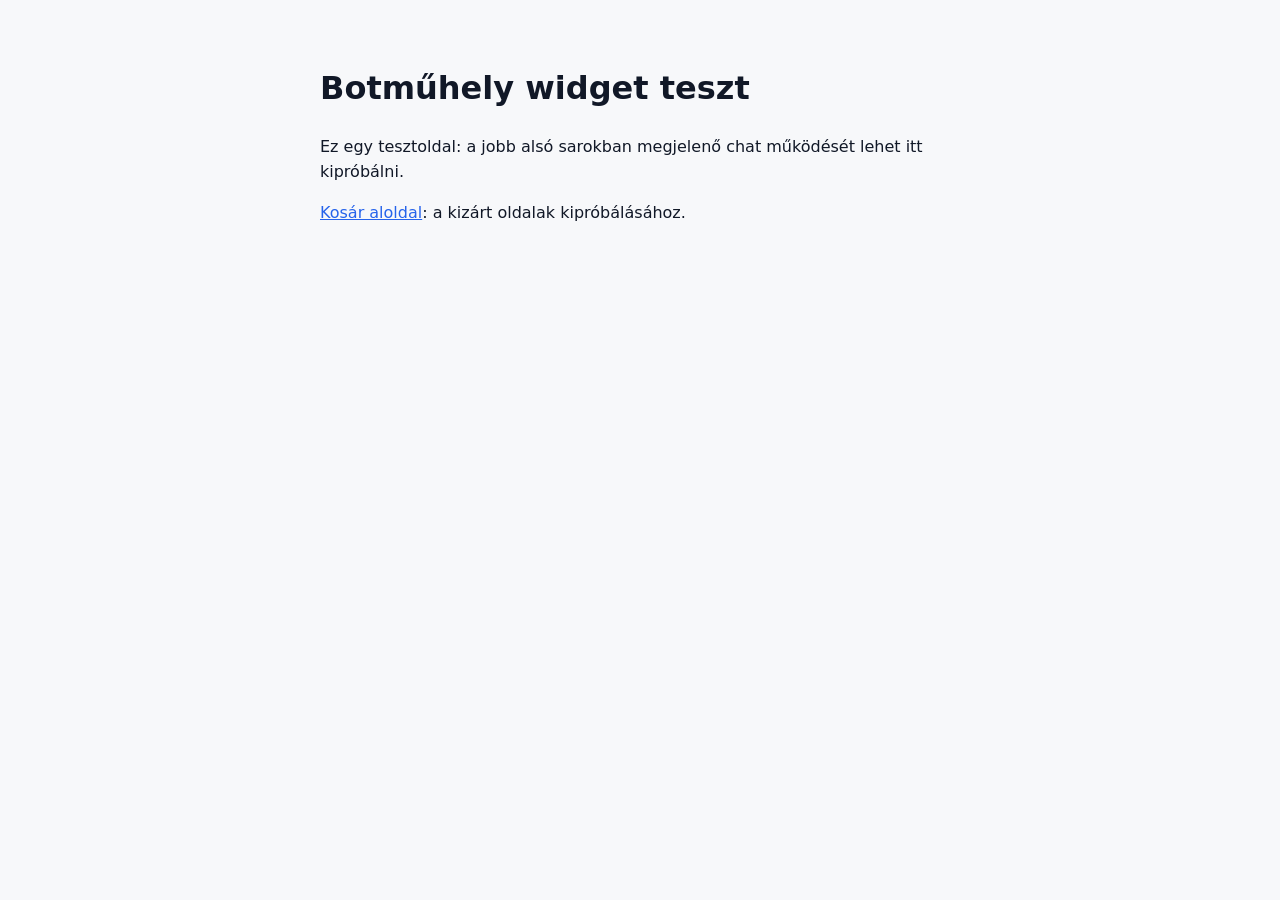
==== commit bfdce50e: "Tiszta Botműhely widget tesztoldal Co-Authored-By: Claude Opus 5.5 <noreply@anthropic.com>" ====
--- a/index.html
+++ b/index.html
@@ -2,582 +2,17 @@
 <html lang="hu">
 <head>
 <meta charset="UTF-8">
-<meta name="viewport" content="width=device-width, initial-scale=1, viewport-fit=cover">
-<title>Kormány Gábor — Digitális marketing specialista</title>
-  <link rel="icon" type="image/x-icon" href="images/loader.png" sizes="any">
-
-<link rel="preconnect" href="https://fonts.googleapis.com">
-<link rel="preconnect" href="https://fonts.gstatic.com" crossorigin>
-<link href="https://fonts.googleapis.com/css2?family=Orbitron:wght@500;600;700;800&family=Space+Grotesk:wght@500;600;700&family=IBM+Plex+Sans:wght@400;500&display=swap" rel="stylesheet">
-<link rel="stylesheet" href="css/styles.css">
-<link rel="stylesheet" href="css/loader.css">
-<link rel="stylesheet" href="css/hero.css">
-
-<script src="js/loader.js" defer></script>
-<script src="js/skill.js" defer></script>
-<script src="js/scrollbar.js" defer></script>
-
+<meta name="viewport" content="width=device-width, initial-scale=1">
+<meta name="robots" content="noindex">
+<title>Botműhely widget teszt</title>
+<link rel="stylesheet" href="style.css">
 </head>
 <body>
-      <div id="premium-loader">
-
-          <div class="loader-wrapper">
-
-              <div class="loader-ring"></div>
-
-              <img
-                  src="images/loader.png"
-                  alt="Logo"
-                  class="loader-logo"
-              >
-
-              <div class="loader-text">
-                  Loading
-              </div>
-
-          </div>
-
-      </div>
-
-
-      <!-- 
-<button id="animationToggle" type="button" aria-pressed="false">
-  Animációk kikapcsolása
-</button>-->
-
-
-
-<section class="hero-cta" id="top">
-  <div class="hero-blob" aria-hidden="true"></div>
-  <div class="hero-focus">
-    <p class="eyebrow">
-      <span class="eyebrow-dot"></span>
-      Nem a megérzés dönt, a teszt
-    </p>
-    <h1>A marketing nem egyből tudja, mi működik — <em>megtalálja</em></h1>
-    <p class="hero-subline"><strong>Meta Ads, CRO és teljes értékesítési csatorna</strong> — mérnökinformatikus háttérrel, ami a technikai oldalt is lefedi.</p>
-    <div class="hero-actions">
-      <a class="button" href="#esettanulmanyok">Nézd meg az esettanulmányokat <span aria-hidden="true">→</span></a>
-    </div>
-  </div>
-</section>
-
-
-
-<!-- 
-<div class="hero-shell">
-  <header class="hero">
-    <div class="hero-copy">
-      <div class="header-text">
-        <h1 id="hero-title" class="typewriter" data-text="Szerintem a marketinges nem attól marketinges, hogy egyből tudja mi az ami működik.
-
-Attól az, hogy képes megtalálni mi az ami működik. De ez egy folyamat. Minden tesztnél közelebb kerülünk a megoldáshoz.
-
-Az első nagy döntés az, hogy belevágsz e a folyamatba. Majd utána nem egy nagy döntést kell meghozni, hanem sok apró kis kockázatú döntést, majd mikor megtaláltuk mi működik lehet skálázni és örülni.">Szerintem a marketinges nem attól marketinges hogy egyből tudja mi az ami működik.
-
-Attól az, hogy képes megtalálni mi az ami működik. De ez egy folyamat. Minden tesztnél közelebb kerülünk a megoldáshoz.
-
-Az első nagy döntés az, hogy belevágsz e a folyamatba. Majd utána nem egy nagy döntést kell meghozni, hanem sok apró kis kockázatú döntést, majd mikor megtaláltuk mi muködik lehet skálázni és örülni.</h1><br><br>
-        <div class="kicker">— Kormány Gábor — Digitális marketing specialista</div>
-      </div>
-    </div>
-
-    <div class="hero-visual">
-      <img class="portrait" src="./portre.jpg" alt="Kormány Gábor portré">
-    </div>
-  </header>
-</div>
-
--->
-
-
-
-<section class="intro-split">
-  <div class="intro-split-text">
-    <p class="eyebrow">
-      <span class="eyebrow-dot"></span>
-      Ki vagyok
-    </p>
-    <h2>Kormány Gábor vagyok, digitális marketinggel foglalkozom</h2>
-    <p class="hero-subline">25 éves, fejlődni és tanulni vágyó fiatal vagyok. Az elmúlt években több területen szereztem gyakorlati tapasztalatot, de mindig keresem az új kihívásokat és lehetőségeket, amelyekből tovább fejlődhetek.</p>
-  </div>
-  <div class="intro-split-visual">
-    <div class="intro-portrait-ring">
-      <img class="intro-portrait" src="images/portre.jpg" alt="Kormány Gábor portré">
-    </div>
-  </div>
-</section>
-
-  <section class="wrap">
-    <h2>A marketing átalakul</h2>
-    <div class="meta-box">
-      <p><b>A marketing mindig is a változásról szólt</b>. Új platformok, új fogyasztói szokások és új kommunikációs csatornák alakították át azt, ahogyan egy márka kapcsolatot teremt a közönségével. Ma azonban egy olyan korszakváltásnak vagyunk tanúi, amely alapjaiban formálja át a marketing működését.</p>
-
-      <p><b>Számomra ez különösen érdekes időszak</b>, hiszen pályám elején éppen egy olyan jelentős változással találkozom, amelyhez hasonlót még nem tapasztaltam szakmai környezetben. Az AI megjelenése nem egyszerűen egy új eszközt jelent a marketingben, hanem a korábban megszokott módszerek, folyamatok és gondolkodásmódok átalakulását is. A keresés, a tartalomkészítés, a hirdetés, az ügyfélkommunikáció és az adatok felhasználása egyaránt új irányt vesz.</p>
-
-      <p><b>Ez számomra nem csupán egy technológiai változás</b>, hanem a szakmai fejlődésem egyik meghatározó része. Miközben építem a saját marketinges pályámat, egy olyan korszakban teszem ezt, amikor sok korábban biztosnak hitt módszer újragondolásra kerül. Éppen ezért fontosnak tartom, hogy ne csak a jelenlegi marketingeszközöket ismerjem, hanem folyamatosan figyeljem azt is, hogyan változik maga a szakma.</p>
-
-      <p>Ez az oldal egyszerre az eddigi szakmai utam bemutatása és egy pillanatkép arról, hogyan látom a marketing jelenét és átalakulását. Egy olyan időszakban kezdem építeni a pályámat, amikor a szakma szabályai is változnak – és számomra éppen ez teszi igazán izgalmassá.</p>
-    </div>
-  </section>
-
-<div class="wrap">
-
-
-
-
-
-    <section class="skills-section" id="skillsSection">
-  <div class="section-heading-row">
-    <div class="hero-badge" aria-hidden="true">
-      <span class="hero-badge-ring"></span>
-      <span class="hero-badge-orb"></span>
-    </div>
-    <h2>Tapasztalati szint</h2>
-  </div>
-  <p class="justify"><b>Hol tartok jelenleg az egyes marketingterületeken?</b><br>
- <i>Az alábbi értékelés saját, szubjektív önreflexióm, amelyben elsősorban a saját eddigi tapasztalataimhoz és fejlődésemhez viszonyítom a jelenlegi tudásomat. Célom, hogy folyamatosan fejlődjek, és idővel minden területen magasabb szintre jussak.
-</i>
-<br>(Az értékelés 1–5-ig terjedő skálán történik: az 1 a legkevesebb, az 5 a legtöbb tapasztalatot jelöli.)</p>
-
-<div class="skill-row" style="--level:5">
-  <div class="skill-label-row">
-    <div class="skill-label">Performance / growth marketing</div>
-    <button class="skill-info" type="button" aria-label="Bővebben erről a területről" data-info-target="info-performance">i</button>
-  </div>
-
-
-  
-  <div class="skill-track">
-    <div class="skill-line"></div>
-    <div class="skill-fill"></div>
-    <div class="skill-dot" style="--i:0"></div>
-    <div class="skill-dot" style="--i:1"></div>
-    <div class="skill-dot" style="--i:2"></div>
-    <div class="skill-dot" style="--i:3"></div>
-    <div class="skill-dot" style="--i:4"></div>
-  </div>
-  <div class="skill-description">Elsősorban Meta Ads-ban van mély, önálló tapasztalatom; a jövőben főleg Google Ads-ban mélyíteném el a tudásom.</div>
-</div>
-
-<template id="info-performance">
-  <p>A performance marketingben az adatok és a mérések segítenek megtalálni, mi működik igazán.</p>
-  <p>Ez azonban nem egyetlen nagy döntés eredménye, hanem egy folyamat. Tesztelünk, mérünk, tanulunk, majd a következő teszttel egy lépéssel közelebb kerülünk a megoldáshoz.</p>
-  <p>Az első nagy döntés mindössze az, hogy  <b>belevágsz-e a folyamatba</b>.</p>
-  <p>Onnantól kezdve már nem egyetlen nagy, kockázatos döntést kell meghoznod, hanem sok apró, kontrollált döntést. Minden teszt új információt ad arról, mi működik — és mi nem.</p>
-  <p>Aztán amikor megtaláljuk azt, ami működik, már nem keresgélni kell: skálázni lehet. És végre örülni az eredményeknek.</p>
-</template>
-
-<br>
-
-    <div class="skill-row" style="--level:5">
-      <div class="skill-label">E-commerce & értékesítési csatorna</div>
-      <div class="skill-track">
-        <div class="skill-line"></div>
-        <div class="skill-fill"></div>
-        <div class="skill-dot" style="--i:0"></div>
-        <div class="skill-dot" style="--i:1"></div>
-        <div class="skill-dot" style="--i:2"></div>
-        <div class="skill-dot" style="--i:3"></div>
-        <div class="skill-dot" style="--i:4"></div>
-      </div>
-      <div class="skill-description">Saját webshop teljes felépítése és üzemeltetése, illetve ügyfél projektek, landing oldalak, teljes funnel.</div>
-    </div>
-
-<br>
-
-    <div class="skill-row" style="--level:5">
-      <div class="skill-label">Webfejlesztés & technikai marketing</div>
-      <div class="skill-track">
-        <div class="skill-line"></div>
-        <div class="skill-fill"></div>
-        <div class="skill-dot" style="--i:0"></div>
-        <div class="skill-dot" style="--i:1"></div>
-        <div class="skill-dot" style="--i:2"></div>
-        <div class="skill-dot" style="--i:3"></div>
-        <div class="skill-dot" style="--i:4"></div>
-      </div>
-      <div class="skill-description">WordPress, HTML, CSS, PHP — a kampányok mögötti technikai réteget is önállóan kezelem.</div>
-    </div>
-
-<br>
-
-    <div class="skill-row" style="--level:4">
-      <div class="skill-label">SEO &amp; GEO (Generative Engine Optimization)</div>
-      <div class="skill-track">
-        <div class="skill-line"></div>
-        <div class="skill-fill"></div>
-        <div class="skill-dot" style="--i:0"></div>
-        <div class="skill-dot" style="--i:1"></div>
-        <div class="skill-dot" style="--i:2"></div>
-        <div class="skill-dot" style="--i:3"></div>
-        <div class="skill-dot" style="--i:4"></div>
-      </div>
-      <div class="skill-description">
-        <p>A SEO nem tűnt el, mellé jött a GEO: ma már nem csak a Google-rangsor számít, hanem az is, hogy a ChatGPT, a Gemini és a Google AI-összefoglalói ajánlják-e a céget. A kettő ugyanarra az alapra épül — tiszta technikai háttér, pontos cégadatok, indexelhető oldal.</p>
-        <ul>
-          <li>Technikai SEO: robots.txt, indexelés (Google és Bing), Google Cégprofil.</li>
-          <li>GEO: a Vezér Állategészségügyi Centrumot technikai javításokkal juttattam be a ChatGPT és a Gemini ajánlásai közé (lásd Esettanulmány 01).</li>
-          <li>A kulcsszavakkal teletömött, tömeges tartalom helyett pontos, hiteles adatokra és jól strukturált oldalakra építek.</li>
-        </ul>
-      </div>
-    </div>
-
-<br>
-
-        <div class="skill-row" style="--level:4">
-      <div class="skill-label">Marketing stratégia</div>
-      <div class="skill-track">
-        <div class="skill-line"></div>
-        <div class="skill-fill"></div>
-        <div class="skill-dot" style="--i:0"></div>
-        <div class="skill-dot" style="--i:1"></div>
-        <div class="skill-dot" style="--i:2"></div>
-        <div class="skill-dot" style="--i:3"></div>
-        <div class="skill-dot" style="--i:4"></div>
-      </div>
-      <div class="skill-description">A taktikák mögé is gondolok: kinek szól az üzenet, melyik csatornán, milyen sorrendben, és mivel mérem, hogy működik-e. Ennek a gondolkodásnak a mintái az „Öt megközelítés” kártyák, és ez az oldal is így épült — kampányként.</div>
-    </div>
-
-<br>
-
-    <div class="skill-row" style="--level:2">
-      <div class="skill-label">Content Marketing / Social Media Marketing</div>
-      <div class="skill-track">
-        <div class="skill-line"></div>
-        <div class="skill-fill"></div>
-        <div class="skill-dot" style="--i:0"></div>
-        <div class="skill-dot" style="--i:1"></div>
-        <div class="skill-dot" style="--i:2"></div>
-        <div class="skill-dot" style="--i:3"></div>
-        <div class="skill-dot" style="--i:4"></div>
-      </div>
-      <div class="skill-description">Minimális tapasztalattal rendelkezem, voltak ilyen projektjeim is, de nem építettem még fel nulláról követő tábort. Csak meglévőt kezeltem, láttam el egyszerűbb tartalmakkal. Jelenleg ezt tanulom, folyamatban van a tartalomgyártásom fejlesztése. Főleg videós tartalmak felé szeretném bővíteni a tudásom.</div>
-    </div>
-
-<br>
-
-    <div class="skill-row" style="--level:2">
-      <div class="skill-label">Brand / Márkaépítés</div>
-      <div class="skill-track">
-        <div class="skill-line"></div>
-        <div class="skill-fill"></div>
-        <div class="skill-dot" style="--i:0"></div>
-        <div class="skill-dot" style="--i:1"></div>
-        <div class="skill-dot" style="--i:2"></div>
-        <div class="skill-dot" style="--i:3"></div>
-        <div class="skill-dot" style="--i:4"></div>
-      </div>
-      <div class="skill-description">Minimális tapasztalattal rendelkezem, volt pár branding projektem, de ezek kicsik voltak. Releváns referenciám nincs.</div>
-    </div>
-
-   
-</section>
-
-
-<br>
-  <section>
-    <div class="section-heading-row">
-      <div class="hero-badge" aria-hidden="true">
-        <span class="hero-badge-ring"></span>
-        <span class="hero-badge-orb"></span>
-      </div>
-      <h2>Öt megközelítés</h2>
-    </div>
-    <p class="section-intro">Nem azt állítom, hogy ezek megtörtént projektek — azt mutatják meg, hogyan gondolkodnék egy valós helyzetben.</p>
-
-
-
-    <div id="cards"></div>
-  </section>
-
-  <section id="esettanulmanyok">
-    <h2>Esettanulmányok</h2>
-    <p class="section-intro">Valós projektek: mi volt a helyzet, mit csináltam, és mi lett belőle.</p>
-
-    <article class="case">
-      <header class="case-head">
-        <div class="case-tag"><span class="case-num">01</span>GEO · Láthatóság az AI-keresőkben</div>
-        <h3>Vezér Állategészségügyi Centrum</h3>
-        <p class="case-lead">Egy debreceni állatkórház, amit az AI-asszisztensek nem ajánlottak — három technikai javítás után már igen.</p>
-      </header>
-
-      <div class="case-stats">
-        <div class="case-stat"><span class="case-stat-num">1.</span><span class="case-stat-label">hely a Geminiben</span></div>
-        <div class="case-stat"><span class="case-stat-num">5.</span><span class="case-stat-label">hely a ChatGPT-ben</span></div>
-      </div>
-
-      <div class="case-body">
-        <div class="case-col">
-          <h4>Kiinduló helyzet</h4>
-          <p>Ha valaki a ChatGPT-től vagy a Geminitől kért debreceni állatorvos-ajánlást, a centrum kimaradt a válaszokból. A keresők hibás adatokból tanultak róla.</p>
-        </div>
-        <div class="case-col">
-          <h4>Mit csináltam</h4>
-          <ol class="case-steps">
-            <li><b>Google Cégprofil</b>A link rossz oldalra mutatott, és a keresők ebből tanultak. Javítottam.</li>
-            <li><b>robots.txt</b>A hibás beállítás gátolta a feltérképezést. Újraírtam.</li>
-            <li><b>Bing-indexelés</b>Az oldal nem volt a Bing indexében, amire a ChatGPT keresése részben épül. Beküldtem és ellenőriztem.</li>
-          </ol>
-        </div>
-      </div>
-
-      <div class="case-result">
-        <h4>Eredmény</h4>
-        <p>A „debreceni állatorvos” kérdésre a Gemini első helyen ajánlja a centrumot, és a ChatGPT is a javaslatai közé vette.</p>
-        <div class="case-shots">
-          <figure><a href="images/vezer-gemini.jpg" target="_blank" rel="noopener"><img src="images/vezer-gemini.jpg" alt="Gemini válasza: első helyen a Vezér Állategészségügyi Centrum" loading="lazy"></a><figcaption>Gemini — 1. hely</figcaption></figure>
-          <figure><a href="images/vezer-chatgpt.jpg" target="_blank" rel="noopener"><img src="images/vezer-chatgpt.jpg" alt="ChatGPT válasza: a Vezér Állategészségügyi Centrum az ajánlások között" loading="lazy"></a><figcaption>ChatGPT — 5. hely</figcaption></figure>
-        </div>
-      </div>
-
-      <ul class="case-chips"><li>Google Cégprofil</li><li>robots.txt</li><li>Bing Webmaster Tools</li><li>GEO</li></ul>
-    </article>
-
-    <article class="case">
-      <header class="case-head">
-        <div class="case-tag"><span class="case-num">02</span>Termékfejlesztés · SaaS</div>
-        <h3>Botműhely</h3>
-        <p class="case-lead">Chatbot-szolgáltatás magyar vállalkozásoknak — prototípustól a tervezett, tiszta újrakezdésig.</p>
-      </header>
-
-      <div class="case-stats">
-        <div class="case-stat"><span class="case-stat-num">2 hét</span><span class="case-stat-label">az MVP magjáig</span></div>
-      </div>
-
-      <div class="case-body">
-        <div class="case-col">
-          <h4>Kiinduló helyzet</h4>
-          <p>Egy chatbot-szolgáltatás ötletét kellett gyorsan kipróbálni, majd olyan alapra helyezni, ami hosszú távon bővíthető és fenntartható — fejlesztőcsapat nélkül.</p>
-        </div>
-        <div class="case-col">
-          <h4>Mit csináltam</h4>
-          <ol class="case-steps">
-            <li><b>Prototípus</b>Sandboxban épült egy működő változat Next.js és PostgreSQL alapon. Ebből derült ki, mire van valójában szükség, és hol akad el a felépítés.</li>
-            <li><b>Terv</b>A tanulságokból teljes termékterv: MVP-hatókör, adatmodell, árazás, és döntésnapló, amiben minden döntés indoklással szerepel.</li>
-            <li><b>Újrakezdés</b>A kész tervvel tiszta repóban, nulláról: rögzített kódolási szabályok, befagyasztott MVP, minden kódváltozás után automatikus tesztek.</li>
-          </ol>
-        </div>
-      </div>
-
-      <div class="case-result">
-        <h4>Eredmény</h4>
-        <p>Rendezett, bővíthető kódbázis, ahol egy új funkció új modult jelent, nem átépítést. A prototípus tanulságai megmaradtak, a hibái nem kerültek át.</p>
-      </div>
-
-      <ul class="case-chips"><li>Next.js</li><li>PostgreSQL</li><li>Supabase</li><li>Automatikus tesztek</li></ul>
-    </article>
-
-    <article class="case">
-      <header class="case-head">
-        <div class="case-tag"><span class="case-num">03</span>Folyamatautomatizálás</div>
-        <h3>Egyedi Excel- és Sheets-megoldások</h3>
-        <p class="case-lead">Mini programok a munkahelyi adminisztráció ismétlődő lépéseire — a magam és a kollégáim munkájához.</p>
-      </header>
-
-      <div class="case-stats">
-        <div class="case-stat"><span class="case-stat-num">2</span><span class="case-stat-label">saját fejlesztésű eszköz</span></div>
-        <div class="case-stat"><span class="case-stat-num">1 gomb</span><span class="case-stat-label">a kézi válogatás helyett</span></div>
-      </div>
-
-      <div class="case-body">
-        <div class="case-col">
-          <h4>Kiinduló helyzet</h4>
-          <p>Az adminisztráció egy része ismétlődő, kézi műveletekből állt: elemek kiválogatása hosszú listákból, feladatok követése szétszórt jegyzetekben. Lassú volt, és könnyen csúszott be hiba.</p>
-        </div>
-        <div class="case-col">
-          <h4>Mit csináltam</h4>
-          <ol class="case-steps">
-            <li><b>Makrós válogató</b>Excel-makrókkal épített mini program, ami egy listából a megadott feltételek szerint egy gombnyomásra kiválogatja a szükséges elemeket.</li>
-            <li><b>Feladatkezelő napló</b>Google Sheets-alapú napló, amiben a feladatok egy helyen, egységes formában rögzíthetők és követhetők.</li>
-            <li><b>Kollégáknak is</b>Mindkettő úgy készült, hogy külön betanítás nélkül használható legyen.</li>
-          </ol>
-        </div>
-      </div>
-
-      <div class="case-result">
-        <h4>Eredmény</h4>
-        <p>Az ismétlődő lépések egy gombnyomásra vagy egy közös táblázatra szűkültek. A megoldások elkészültek, az éles próba most indul — a mért időmegtakarítás ide kerül, amint megvannak az első adatok.</p>
-      </div>
-
-      <ul class="case-chips"><li>Excel VBA</li><li>Google Sheets</li><li>Automatizálás</li></ul>
-    </article>
-  </section>
-
-  <section>
-    <h2>Ez az oldal maga is egy kampány</h2>
-    <div class="meta-box">
-      <p><b>Célközönség:</b> marketing- vagy ügyfélkapcsolati döntéshozó, aki 30 másodperc alatt dönt arról, tovább görget-e.</p>
-      <p><b>Stratégia:</b> a hiányzó referenciát nem elrejteni, hanem átfordítani — a strukturált gondolkodás legyen maga a bizonyíték.</p>
-      <p><b>Forma:</b> interaktív kártyák, nem statikus szöveg — mert a marketing is arról szól, hogy a nézőt aktív szerepbe hozzuk.</p>
-    </div>
-  </section>
-
-  <footer>
-    <h2>Lépjünk kapcsolatba</h2>
-    <p>Ha ez a gondolkodásmód illik ahhoz, amin dolgoztok, szívesen megmutatom bővebben egy konkrét projekten keresztül.</p>
-    <a class="cta" href="mailto:korgabo1016@gmail.com">Írj nekem</a>
-  </footer>
-</div>
-
-<script>
-const ideas = [
-  {
-    title: "Spekulatív kampány-koncepciók",
-    body: "2–3 valós vagy fiktív márkára kidolgozott mini-koncepció: probléma, stratégia, kreatív ötlet, várható hatás. Világosan jelölve, hogy spekulatív gondolatmenet, nem valós megbízás — így a stratégiai gondolkodás látszik, félrevezetés nélkül."
-  },
-  {
-    title: "Saját magam mint ügyfél",
-    body: "Ez az oldal maga a bizonyíték: a pozicionálás, a célközönség-választás és az üzenetstruktúra mind tudatos döntés, amit ugyanúgy meg lehet indokolni, mint egy ügyfélmunkánál."
-  },
-  {
-    title: "Mikro-projektek nulla büdzséből",
-    body: "Kis, konkrét kihívások — pl. hogyan indítanék be egy helyi vállalkozást közösségi médiában nulláról — végigvitt tervvel és mérhető eredménnyel, ügyfél nélkül is végrehajtva."
-  },
-  {
-    title: "Kampányelemzés más munkáin",
-    body: "Sikeres vagy javítható kampányok elemzése: mit csinálnék másképp, miért működik valami. Ez szakértelmet mutat anélkül, hogy sajátként kellene feltüntetni mások munkáját."
-  },
-  {
-    title: "A folyamat átláthatósága",
-    body: "Nem csak a végeredmény, hanem az odáig vezető út: célközönség-térkép, üzenetvariációk, döntési pontok. Sok döntéshozót jobban meggyőz a gondolkodás látványa, mint egy kész vizuál."
-  }
-];
-
-const container = document.getElementById('cards');
-ideas.forEach((idea, i) => {
-  const card = document.createElement('div');
-  card.className = 'card';
-  card.innerHTML = `
-    <div class="card-head" role="button" tabindex="0" aria-expanded="false">
-      <h3>${idea.title}</h3>
-      <span class="idea-num">0${i+1}</span>
-      <svg class="chev" viewBox="0 0 24 24" fill="none" stroke="currentColor" stroke-width="2" stroke-linecap="round"><path d="M12 5v14M5 12h14"/></svg>
-    </div>
-    <div class="card-body"><div class="card-body-inner">${idea.body}</div></div>
-  `;
-  const head = card.querySelector('.card-head');
-  head.addEventListener('click', () => toggle(card, head));
-  head.addEventListener('keydown', e => {
-    if(e.key === 'Enter' || e.key === ' '){ e.preventDefault(); toggle(card, head); }
-  });
-  container.appendChild(card);
-});
-
-function toggle(card, head){
-  const wasOpen = card.classList.contains('open');
-  document.querySelectorAll('.card.open').forEach(c => {
-    c.classList.remove('open');
-    c.querySelector('.card-head').setAttribute('aria-expanded','false');
-  });
-  if(!wasOpen){
-    card.classList.add('open');
-    head.setAttribute('aria-expanded','true');
-  }
-}
-
-const heroTitle = document.getElementById('hero-title');
-const fullTitle = heroTitle.dataset.text || heroTitle.textContent.trim();
-const typingDelay = 10;
-const animationToggle = document.getElementById('animationToggle');
-
-let animationsEnabled = true;
-let titleIndex = 0;
-let typeTimer = null;
-
-function clearTypeTimers() {
-  if (typeTimer) clearTimeout(typeTimer);
-  typeTimer = null;
-}
-
-function lockTitleHeight() {
-  const measure = document.createElement('h1');
-  const computed = window.getComputedStyle(heroTitle);
-
-  measure.className = heroTitle.className;
-  measure.textContent = fullTitle;
-  measure.style.position = 'absolute';
-  measure.style.visibility = 'hidden';
-  measure.style.pointerEvents = 'none';
-  measure.style.width = computed.width;
-  measure.style.maxWidth = computed.maxWidth;
-  measure.style.letterSpacing = computed.letterSpacing;
-  measure.style.fontFamily = computed.fontFamily;
-  measure.style.fontWeight = computed.fontWeight;
-  measure.style.fontSize = computed.fontSize;
-  measure.style.lineHeight = computed.lineHeight;
-  measure.style.display = computed.display;
-
-  heroTitle.parentElement.appendChild(measure);
-  const fullHeight = measure.offsetHeight;
-  heroTitle.style.minHeight = `${fullHeight}px`;
-  heroTitle.style.height = `${fullHeight}px`;
-  measure.remove();
-}
-
-function stopTypingTitle() {
-  clearTypeTimers();
-}
-
-function startTypingTitle() {
-  if (!animationsEnabled) return;
-
-  lockTitleHeight();
-  clearTypeTimers();
-  titleIndex = 0;
-  heroTitle.textContent = '';
-
-  function typeTitle() {
-    if (!animationsEnabled) return;
-
-    if (titleIndex <= fullTitle.length) {
-      heroTitle.textContent = fullTitle.slice(0, titleIndex);
-      titleIndex += 1;
-      typeTimer = setTimeout(typeTitle, typingDelay);
-      return;
-    }
-
-    heroTitle.textContent = fullTitle;
-  }
-
-  typeTitle();
-}
-
-function setAnimationsEnabled(nextState) {
-  animationsEnabled = nextState;
-  document.body.classList.toggle('animations-disabled', !nextState);
-
-  if (!nextState) {
-    stopTypingTitle();
-    heroTitle.textContent = fullTitle;
-    animationToggle.textContent = 'Animációk bekapcsolása';
-    animationToggle.setAttribute('aria-pressed', 'true');
-    return;
-  }
-
-  animationToggle.textContent = 'Animációk kikapcsolása';
-  animationToggle.setAttribute('aria-pressed', 'false');
-
-  if (window.portfolioLoaderDone) {
-    startTypingTitle();
-  }
-}
-
-animationToggle.addEventListener('click', () => {
-  setAnimationsEnabled(!animationsEnabled);
-});
-
-if (window.portfolioLoaderDone) {
-  startTypingTitle();
-} else {
-  window.addEventListener('portfolio:loader:done', () => {
-    if (animationsEnabled) {
-      startTypingTitle();
-    }
-  }, { once: true });
-}
-</script>
-  <script src="https://www.botmuhely.hu/widget.js" data-seged="4be10020-cd37-402e-bfdb-7804499a1a12" async></script>
-</body>
+<main>
+  <h1>Botműhely widget teszt</h1>
+  <p>Ez egy tesztoldal: a jobb alsó sarokban megjelenő chat működését lehet itt kipróbálni.</p>
+  <p><a href="kosar/">Kosár aloldal</a>: a kizárt oldalak kipróbálásához.</p>
+</main>
+<script src="https://www.botmuhely.hu/widget.js" data-seged="4be10020-cd37-402e-bfdb-7804499a1a12" async></script>
 </body>
 </html>
--- a/style.css
+++ b/style.css
@@ -0,0 +1,32 @@
+:root {
+  color-scheme: light dark;
+  --paper: #F7F8FA;
+  --ink: #111827;
+  --accent: #2563EB;
+}
+
+@media (prefers-color-scheme: dark) {
+  :root {
+    --paper: #111827;
+    --ink: #F8FAFC;
+    --accent: #60A5FA;
+  }
+}
+
+body {
+  margin: 0;
+  background: var(--paper);
+  color: var(--ink);
+  font-family: system-ui, sans-serif;
+  line-height: 1.55;
+}
+
+main {
+  max-width: 640px;
+  margin: 64px auto;
+  padding: 0 16px;
+}
+
+a {
+  color: var(--accent);
+}
